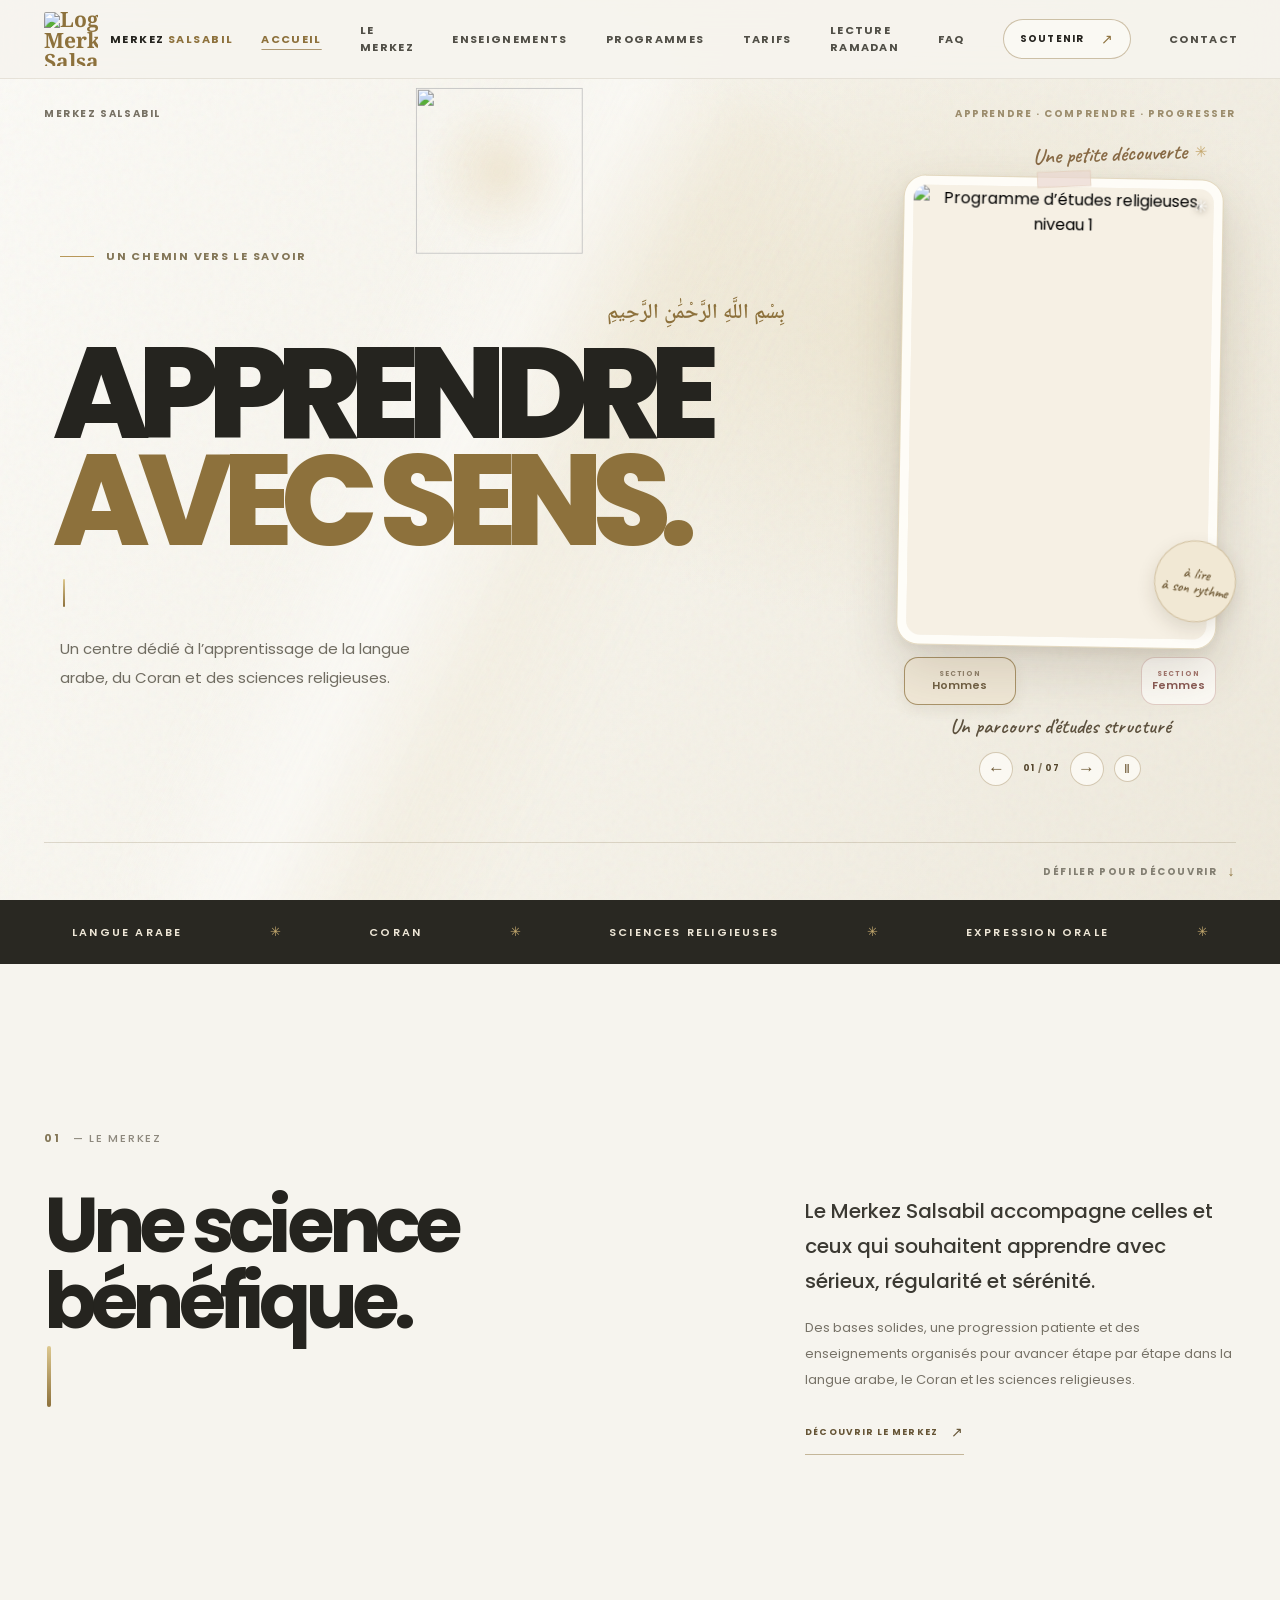
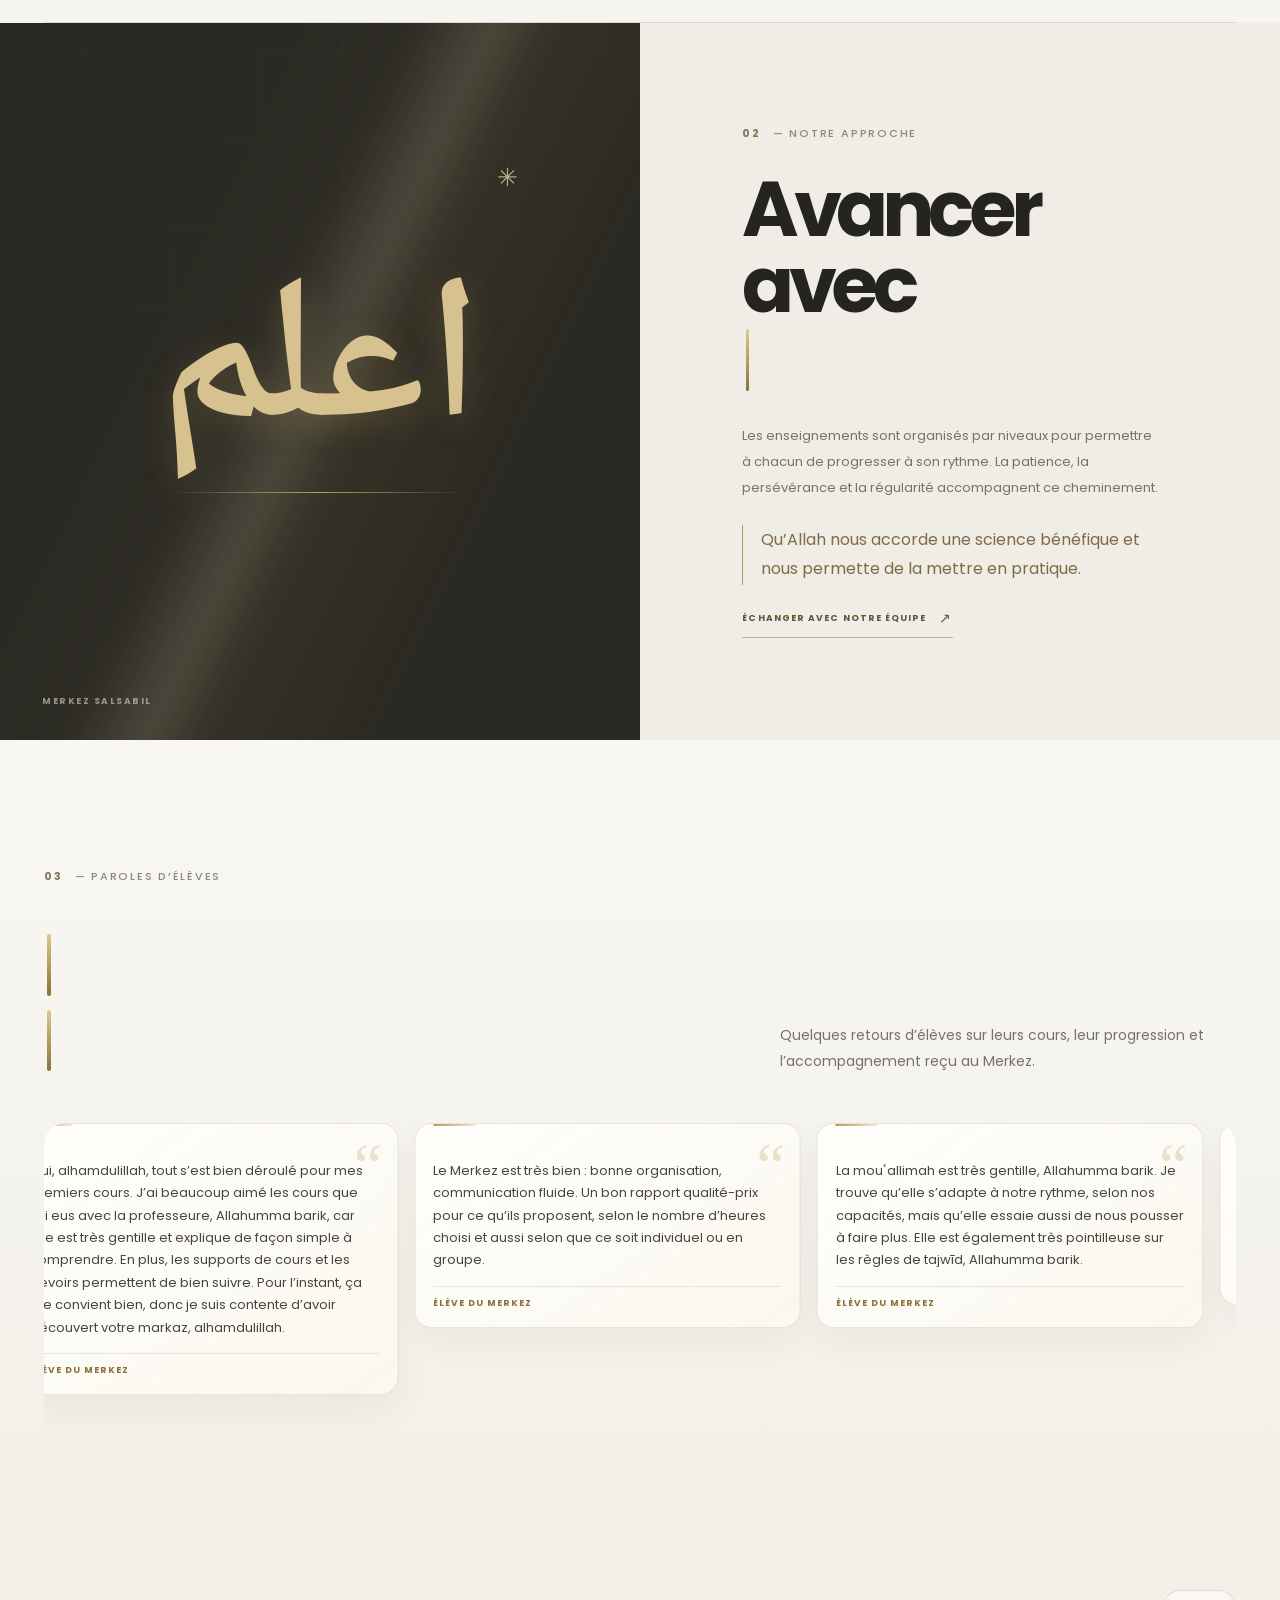
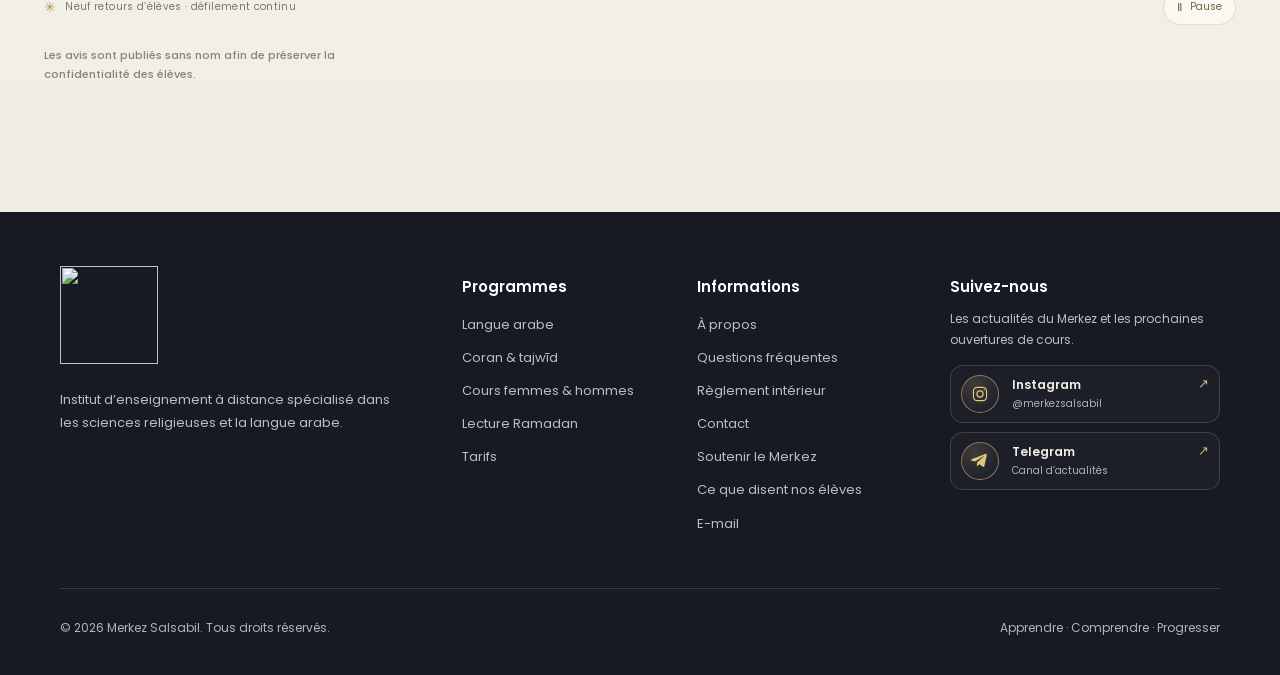
==== index.html @ f7c90533 "Add files via upload" ====
<!doctype html>
<html lang="fr">
<head>
  <meta charset="utf-8">
  <meta name="viewport" content="width=device-width, initial-scale=1">
  <meta name="theme-color" content="#f6f3ec">
  <meta name="description" content="Découvrez le Merkez Salsabil et ses parcours en langue arabe, Coran et sciences religieuses.">
  <title>Merkez Salsabil — Accueil</title>
  <link rel="preconnect" href="https://fonts.googleapis.com">
  <link rel="preconnect" href="https://fonts.gstatic.com" crossorigin>
  <link href="https://fonts.googleapis.com/css2?family=Caveat:wght@500;600;700&amp;family=Noto+Naskh+Arabic:wght@400;600;700&amp;family=Poppins:wght@400;500;600;700;800&amp;display=swap" rel="stylesheet">
  <link rel="stylesheet" href="styles.css">
  <script src="script.js" defer></script>
</head>
<body>
  <a class="skip-link" href="#contenu">Aller au contenu</a>
  <div class="scroll-progress" aria-hidden="true"><span></span></div>
  <div id="ms-site">
<header class="site-header">
      <div class="header-inner">
        <a class="brand" href="#accueil" aria-label="Merkez Salsabil, accueil">
          <span class="brand-mark"><img src="assets/affiches/logo-merkez-salsabil-transparent.png" alt="Logo Merkez Salsabil" width="54" height="54"></span>
          <span class="brand-name">MERKEZ <strong>SALSABIL</strong></span>
        </a>
        <button class="menu-toggle" type="button" aria-label="Ouvrir le menu" aria-expanded="false" aria-controls="site-nav">
          <span></span><span></span>
        </button>
        <nav class="site-nav" id="site-nav" aria-label="Navigation principale">
          <a href="index.html#accueil" aria-current="page">Accueil</a>
          <a href="le-merkez.html#presentation">Le Merkez</a>
          <a href="enseignements.html#enseignements">Enseignements</a>
          <a href="programmes.html#affiches">Programmes</a>
          <a href="tarifs.html#tarifs">Tarifs</a>
          <a href="lecture-ramadan.html#lecture-ramadan">Lecture Ramadan</a>
          <a href="faq.html#questions">FAQ</a>
          <a class="nav-contact nav-support" href="soutenir.html#don">Soutenir <span aria-hidden="true">↗</span></a>
          <a href="contact.html#contact">Contact</a>
        </nav>
      </div>
    </header>
    <main id="contenu">
<section class="hero" id="accueil" aria-labelledby="hero-title">
        <div class="hero-light" aria-hidden="true"></div>
        <div class="hero-theme-wash" aria-hidden="true"></div>
        <div class="hero-brand-transition" data-brand-transition aria-hidden="true">
          <div class="hero-brand-aura"></div>
          <img class="hero-brand-logo hero-brand-logo-men" src="assets/affiches/logo-merkez-salsabil-transparent.png" alt="">
          <img class="hero-brand-logo hero-brand-logo-women" src="assets/affiches/logo-merkez-salsabil-femmes-transparent.png" alt="">
          <span class="hero-brand-shine"></span>
          <span class="hero-brand-particles" data-brand-particles></span>
        </div>
        <div class="hero-topline"><span>MERKEZ SALSABIL</span><span>APPRENDRE · COMPRENDRE · PROGRESSER</span></div>
        <div class="hero-content">
          <div class="hero-copy" data-reveal>
            <p class="hero-kicker"><span class="kicker-line"></span> Un chemin vers le savoir</p>
            <p class="bismillah" lang="ar" dir="rtl">بِسْمِ اللَّهِ الرَّحْمَٰنِ الرَّحِيمِ</p>
            <h1 id="hero-title">APPRENDRE<br><span>AVEC SENS.</span></h1>
            <div class="hero-typing-line" aria-hidden="true"><span data-typing-text>Le Coran.</span><span class="hero-typing-cursor"></span></div>
            <span class="sr-only">Nos enseignements : le Coran, la Sunnah, la langue arabe et les sciences religieuses.</span>
            <p class="hero-description">Un centre dédié à l’apprentissage de la langue arabe, du Coran et des sciences religieuses.</p>
          </div>
          <aside class="hero-carousel" data-carousel role="region" aria-roledescription="carrousel" aria-label="Quelques affiches du Merkez Salsabil">
            <p class="hero-carousel-note" aria-hidden="true">Une petite découverte <span>✳</span></p>
            <div class="hero-carousel-stage">
              <div class="hero-carousel-viewport">
                <div class="hero-carousel-track">
                  <button class="hero-slide poster-trigger is-active" type="button" data-audience="hommes" data-image="assets/affiches/programme-etudes-religieuses-niveau-1.png" data-title="Programme d’études religieuses — Niveau 1" data-caption="Un parcours d’études structuré" aria-label="Agrandir l’affiche : études religieuses niveau 1" aria-hidden="false" tabindex="0">
                    <img src="assets/affiches/programme-etudes-religieuses-niveau-1.png" alt="Programme d’études religieuses, niveau 1" fetchpriority="high">
                  </button>
                  <button class="hero-slide poster-trigger" type="button" data-audience="hommes" data-image="assets/affiches/annonce-nouvel-enseignant.png" data-title="Nouvel enseignant — Merkez Salsabil" data-caption="Bienvenue au nouvel enseignant" aria-label="Agrandir l’affiche : nouvel enseignant" aria-hidden="true" tabindex="-1" inert>
                    <img src="assets/affiches/annonce-nouvel-enseignant.png" alt="Annonce d’un nouvel enseignant au Merkez Salsabil" loading="lazy">
                  </button>
                  <button class="hero-slide poster-trigger" type="button" data-audience="hommes" data-image="assets/affiches/annonce-nouvel-enseignant-mahmoud.png" data-title="Présentation de l’enseignant Mahmoud" data-caption="Bienvenue à notre nouvel enseignant" aria-label="Agrandir l’affiche : présentation de l’enseignant Mahmoud" aria-hidden="true" tabindex="-1" inert>
                    <img src="assets/affiches/annonce-nouvel-enseignant-mahmoud.png" alt="Présentation de l’enseignant Abū Muhammad Mahmoud au Merkez Salsabil" loading="lazy">
                  </button>
                  <button class="hero-slide poster-trigger" type="button" data-audience="hommes" data-image="assets/affiches/presentation-enseignant-abdulrahman.png" data-title="Présentation de l’enseignant Abd al-Rahman" data-caption="Un enseignant spécialisé en sciences du Coran" aria-label="Agrandir l’affiche : présentation de l’enseignant Abd al-Rahman" aria-hidden="true" tabindex="-1" inert>
                    <img src="assets/affiches/presentation-enseignant-abdulrahman.png" alt="Présentation d’un enseignant spécialisé en sciences du Coran au Merkez Salsabil" loading="lazy">
                  </button>
                  <button class="hero-slide poster-trigger" type="button" data-audience="hommes" data-image="assets/affiches/cours-arabe-alif.png" data-title="Cours d’arabe en ligne — Mouqadimat Alif" data-caption="Les premiers pas en arabe" aria-label="Agrandir l’affiche : cours d’arabe Alif" aria-hidden="true" tabindex="-1" inert>
                    <img src="assets/affiches/cours-arabe-alif.png" alt="Cours d’arabe en ligne, niveau Mouqadimat Alif" loading="lazy">
                  </button>
                  <button class="hero-slide poster-trigger" type="button" data-audience="hommes" data-image="assets/affiches/programme-expression-orale.png" data-title="Programme d’expression orale" data-caption="Oser parler, pas à pas" aria-label="Agrandir l’affiche : expression orale" aria-hidden="true" tabindex="-1" inert>
                    <img src="assets/affiches/programme-expression-orale.png" alt="Programme de pratique de l’expression orale en arabe" loading="lazy">
                  </button>
                  <button class="hero-slide poster-trigger" type="button" data-audience="hommes" data-image="assets/affiches/accord-merkez-fourqan.png" data-title="L’accord du Merkez Al Fourqan" data-caption="Un partenariat pour apprendre" aria-label="Agrandir l’affiche : accord entre les deux Merkez" aria-hidden="true" tabindex="-1" inert>
                    <img src="assets/affiches/accord-merkez-fourqan.png" alt="Affiche annonçant l’accord entre le Merkez Salsabil et le Merkez Al Fourqan" loading="lazy">
                  </button>
                  <button class="hero-slide poster-trigger" type="button" data-audience="femmes" data-image="assets/affiches/cours-coran-femmes-enfants.png" data-title="Cours de Coran pour femmes et enfants" data-caption="Un accompagnement autour du Coran" aria-label="Agrandir l’affiche : cours de Coran pour femmes et enfants" aria-hidden="true" tabindex="-1" inert hidden>
                    <img src="assets/affiches/cours-coran-femmes-enfants.png" alt="Affiche des cours de Coran pour femmes et enfants du Merkez Salsabil" loading="lazy">
                  </button>
                  <button class="hero-slide poster-trigger" type="button" data-audience="femmes" data-image="assets/affiches/cours-femmes-memorisation-coran.jpg" data-title="Apprentissage et révision du Coran — cours féminin" data-caption="Mémorisation et révision du Coran" aria-label="Agrandir l’affiche : mémorisation et révision du Coran pour femmes" aria-hidden="true" tabindex="-1" inert hidden>
                    <img src="assets/affiches/cours-femmes-memorisation-coran.jpg" alt="Cours féminin pour apprendre et réviser le Coran" loading="lazy">
                  </button>
                  <button class="hero-slide poster-trigger" type="button" data-audience="femmes" data-image="assets/affiches/cours-femmes-qaida-nouraniya.jpg" data-title="Al-Qawāʿid An-Nūrāniyyah — cours féminin" data-caption="Apprendre à lire le Coran, pas à pas" aria-label="Agrandir l’affiche : Nouraniya pour femmes" aria-hidden="true" tabindex="-1" inert hidden>
                    <img src="assets/affiches/cours-femmes-qaida-nouraniya.jpg" alt="Cours féminin Al-Qawāʿid An-Nūrāniyyah" loading="lazy">
                  </button>
                  <button class="hero-slide poster-trigger" type="button" data-audience="femmes" data-image="assets/affiches/cours-femmes-tajwid.jpg" data-title="Tajwīd — cours féminin" data-caption="Étudier les règles du tajwīd" aria-label="Agrandir l’affiche : tajwīd pour femmes" aria-hidden="true" tabindex="-1" inert hidden>
                    <img src="assets/affiches/cours-femmes-tajwid.jpg" alt="Cours féminin de tajwīd" loading="lazy">
                  </button>
                  <button class="hero-slide poster-trigger" type="button" data-audience="femmes" data-image="assets/affiches/cours-femmes-tilawah.jpg" data-title="Tilāwah — cours féminin" data-caption="Lire le Coran avec plus d’aisance" aria-label="Agrandir l’affiche : tilāwah pour femmes" aria-hidden="true" tabindex="-1" inert hidden>
                    <img src="assets/affiches/cours-femmes-tilawah.jpg" alt="Cours féminin de tilāwah" loading="lazy">
                  </button>
                </div>
              </div>
              <span class="hero-carousel-sticker" aria-hidden="true">à lire<br>à son rythme</span>
            </div>
            <div class="carousel-audience-switch" role="group" aria-label="Choisir les flyers du carrousel">
              <button class="carousel-audience is-active" type="button" data-carousel-audience="hommes" aria-pressed="true">
                <span><small>SECTION</small><strong>Hommes</strong></span>
              </button>
              <button class="carousel-audience carousel-audience-women" type="button" data-carousel-audience="femmes" aria-pressed="false">
                <span><small>SECTION</small><strong>Femmes</strong></span>
              </button>
            </div>
            <div class="hero-carousel-meta">
              <p class="hero-carousel-caption">Un parcours d’études structuré</p>
              <div class="hero-carousel-controls" aria-label="Commandes des affiches">
                <button class="carousel-arrow" type="button" data-carousel-prev aria-label="Afficher l’affiche précédente">←</button>
                <span class="carousel-count"><span data-carousel-count>01</span> / <span data-carousel-total>07</span></span>
                <button class="carousel-arrow" type="button" data-carousel-next aria-label="Afficher l’affiche suivante">→</button>
                <button class="carousel-toggle" type="button" data-carousel-toggle aria-label="Mettre en pause le défilement automatique" aria-pressed="false">Ⅱ</button>
              </div>
            </div>
          </aside>
        </div>
        <div class="hero-bottom"><a href="index.html#presentation">Défiler pour découvrir <i aria-hidden="true">↓</i></a></div>
      </section>


      <div class="discipline-ribbon" aria-hidden="true">
        <div class="discipline-ribbon-track">
          <div class="discipline-ribbon-group"><span>LANGUE ARABE</span><i>✳</i><span>CORAN</span><i>✳</i><span>SCIENCES RELIGIEUSES</span><i>✳</i><span>EXPRESSION ORALE</span><i>✳</i></div>
          <div class="discipline-ribbon-group"><span>LANGUE ARABE</span><i>✳</i><span>CORAN</span><i>✳</i><span>SCIENCES RELIGIEUSES</span><i>✳</i><span>EXPRESSION ORALE</span><i>✳</i></div>
        </div>
      </div>

      
<section class="introduction section-shell" id="presentation" aria-labelledby="intro-title">
        <div class="section-index" data-reveal>01 <span>— Le Merkez</span></div>
        <div class="intro-main">
          <h2 id="intro-title" data-reveal>Une science bénéfique.<br><span class="heading-typewrite-line" data-heading-typewrite-group><span data-heading-typewrite aria-hidden="true">Un cheminement durable.</span><span class="heading-typewrite-cursor" aria-hidden="true"></span><span class="sr-only">Un cheminement durable.</span></span></h2>
          <div class="intro-copy" data-reveal>
            <p class="intro-lead">Le Merkez Salsabil accompagne celles et ceux qui souhaitent apprendre avec sérieux, régularité et sérénité.</p>
            <p>Des bases solides, une progression patiente et des enseignements organisés pour avancer étape par étape dans la langue arabe, le Coran et les sciences religieuses.</p>
            <a class="line-link" href="le-merkez.html#presentation">Découvrir le Merkez <span aria-hidden="true">↗</span></a>
          </div>
        </div>
      </section>
<section class="approach" id="approche" aria-labelledby="approach-title">
        <div class="approach-visual" aria-hidden="true"><span class="approach-arabic" lang="ar">اعلم</span><span class="approach-cross">✳</span><span class="approach-index">MERKEZ SALSABIL</span></div>
        <div class="approach-copy" data-reveal>
          <p class="section-index">02 <span>— Notre approche</span></p>
          <h2 id="approach-title">Avancer avec<br><span class="heading-typewrite-line" data-heading-typewrite-group><span data-heading-typewrite aria-hidden="true">méthode et sérénité.</span><span class="heading-typewrite-cursor" aria-hidden="true"></span><span class="sr-only">méthode et sérénité.</span></span></h2>
          <p>Les enseignements sont organisés par niveaux pour permettre à chacun de progresser à son rythme. La patience, la persévérance et la régularité accompagnent ce cheminement.</p>
          <blockquote>Qu’Allah nous accorde une science bénéfique et nous permette de la mettre en pratique.</blockquote>
          <a class="line-link" href="contact.html#contact">Échanger avec notre équipe <span aria-hidden="true">↗</span></a>
        </div>
      </section>
      <section class="student-voices section-space" id="avis" aria-labelledby="student-voices-title">
        <div class="section-shell">
          <div class="student-voices-heading" data-reveal>
            <p class="section-index">03 <span>— Paroles d’élèves</span></p>
            <h2 id="student-voices-title"><span class="heading-typewrite-line heading-typewrite-line-dark" data-heading-typewrite-group><span data-heading-typewrite aria-hidden="true">Ce que disent</span><span class="heading-typewrite-cursor" aria-hidden="true"></span><span class="sr-only">Ce que disent</span></span><br><span class="heading-typewrite-line" data-heading-typewrite-group><span data-heading-typewrite aria-hidden="true">nos élèves.</span><span class="heading-typewrite-cursor" aria-hidden="true"></span><span class="sr-only">nos élèves.</span></span></h2>
            <p>Quelques retours d’élèves sur leurs cours, leur progression et l’accompagnement reçu au Merkez.</p>
          </div>
          <div class="student-carousel" data-testimonial-carousel role="region" aria-roledescription="carrousel" aria-label="Avis des élèves" data-reveal>
            <div class="student-carousel-viewport">
              <div class="student-testimonial-grid" data-testimonial-track>
            <article class="student-testimonial" data-testimonial-slide>
              <span class="testimonial-quote-mark" aria-hidden="true">“</span>
              <blockquote>Oui, alhamdulillah, tout s’est bien déroulé pour mes premiers cours. J’ai beaucoup aimé les cours que j’ai eus avec la professeure, Allahumma barik, car elle est très gentille et explique de façon simple à comprendre. En plus, les supports de cours et les devoirs permettent de bien suivre. Pour l’instant, ça me convient bien, donc je suis contente d’avoir découvert votre markaz, alhamdulillah.</blockquote>
              <p class="testimonial-author">Élève du Merkez</p>
            </article>
            <article class="student-testimonial" data-testimonial-slide>
              <span class="testimonial-quote-mark" aria-hidden="true">“</span>
              <blockquote>Le Merkez est très bien : bonne organisation, communication fluide. Un bon rapport qualité-prix pour ce qu’ils proposent, selon le nombre d’heures choisi et aussi selon que ce soit individuel ou en groupe.</blockquote>
              <p class="testimonial-author">Élève du Merkez</p>
            </article>
            <article class="student-testimonial" data-testimonial-slide>
              <span class="testimonial-quote-mark" aria-hidden="true">“</span>
              <blockquote>La mouʿallimah est très gentille, Allahumma barik. Je trouve qu’elle s’adapte à notre rythme, selon nos capacités, mais qu’elle essaie aussi de nous pousser à faire plus. Elle est également très pointilleuse sur les règles de tajwīd, Allahumma barik.</blockquote>
              <p class="testimonial-author">Élève du Merkez</p>
            </article>
            <article class="student-testimonial" data-testimonial-slide>
              <span class="testimonial-quote-mark" aria-hidden="true">“</span>
              <blockquote>J’aime beaucoup la méthodologie de la professeure. Depuis que je suis les cours, j’ai vu une vraie évolution dans ma récitation et mon tajwīd, alhamdulillah.</blockquote>
              <p class="testimonial-author">Élève du Merkez</p>
            </article>
            <article class="student-testimonial" data-testimonial-slide>
              <span class="testimonial-quote-mark" aria-hidden="true">“</span>
              <blockquote>Le professeur corrige quand il faut et m’explique en profondeur mes erreurs. Si ce n’est pas corrigé à l’instant, alors, au cours suivant, je dois corriger l’erreur, et ainsi de suite jusqu’à parvenir à la corriger. Il prend de son temps pour expliquer les règles de tajwīd.</blockquote>
              <p class="testimonial-author">Élève du Merkez</p>
            </article>
            <article class="student-testimonial" data-testimonial-slide>
              <span class="testimonial-quote-mark" aria-hidden="true">“</span>
              <blockquote>Les cours se déroulent très bien. J’en suis satisfait. À chaque cours, j’ai l’impression de progresser, et c’est le cas d’après mon professeur.</blockquote>
              <p class="testimonial-author">Élève du Merkez</p>
            </article>
            <article class="student-testimonial" data-testimonial-slide>
              <span class="testimonial-quote-mark" aria-hidden="true">“</span>
              <blockquote><span class="testimonial-greeting" lang="ar" dir="rtl">السَّلَامُ عَلَيْكُمْ وَرَحْمَةُ اللَّهِ وَبَرَكَاتُهُ</span><br><br>Je voulais faire un retour sur les cours du programme Furqān. La professeure Lila est vraiment très douce et très patiente. Elle s’organise en fonction de nos horaires à chaque fois et essaie de faire en sorte que cela convienne à tout le monde. Elle est bienveillante et prend également le temps d’expliquer à celles qui ont un peu plus de mal. Les cours se sont arrêtés et ça me manque. C’était mon petit moment. J’ai hâte que cela reprenne et c’est encore plus motivant en sachant que cela continuera avec la même professeure, in shā’ Allah. 🌸</blockquote>
              <p class="testimonial-author">Élève du programme Furqān</p>
            </article>
            <article class="student-testimonial" data-testimonial-slide>
              <span class="testimonial-quote-mark" aria-hidden="true">“</span>
              <blockquote>Assalamou alaykoum les sœurs. Le programme est terminé, alhamdulillah. Mes filles ont beaucoup profité des cours, Allahumma barik. Elles étaient motivées, par la grâce d’Allah et grâce à la douceur et à la bienveillance de la mouʿallimah. Qu’Allah vous préserve et vous récompense pour vos efforts, oustadha. Et qu’Allah vous facilite, les sœurs, pour la suite de votre apprentissage. Qu’Allah facilite à toutes.</blockquote>
              <p class="testimonial-author">Parent d’élèves</p>
            </article>
            <article class="student-testimonial" data-testimonial-slide>
              <span class="testimonial-quote-mark" aria-hidden="true">“</span>
              <blockquote>Ça se passe bien, alhamdulillah. Je fais les cours avec Ismail et j’aimerais bien rester avec lui, alhamdulillah. J’aime bien.</blockquote>
              <p class="testimonial-author">Élève du Merkez</p>
            </article>
              </div>
            </div>
            <div class="testimonial-controls" role="group" aria-label="Commandes du défilement des avis">
              <span class="testimonial-flow-label"><span aria-hidden="true">✳</span> Neuf retours d’élèves · défilement continu</span>
              <button class="testimonial-toggle" type="button" data-testimonial-toggle aria-pressed="false" aria-label="Mettre le défilement en pause"><span aria-hidden="true">Ⅱ</span><span class="testimonial-toggle-label">Pause</span></button>
            </div>
          </div>
          <p class="student-voices-note">Les avis sont publiés sans nom afin de préserver la confidentialité des élèves.</p>
        </div>
      </section>
    </main>
<footer class="site-footer">
  <div class="footer-inner">
    <div class="footer-main">
      <section class="footer-about" aria-label="À propos du Merkez Salsabil">
        <a class="footer-identity" href="index.html#accueil" aria-label="Merkez Salsabil, accueil">
          <span class="footer-logo"><img src="assets/affiches/logo-merkez-salsabil-transparent.png" alt="" width="100" height="100"></span>
        </a>
        <p>Institut d’enseignement à distance spécialisé dans les sciences religieuses et la langue arabe.</p>
      </section>
      <nav class="footer-column" aria-label="Programmes">
        <h2>Programmes</h2>
        <a href="enseignements.html#enseignements">Langue arabe</a>
        <a href="enseignements.html#enseignements">Coran &amp; tajwīd</a>
        <a href="programmes.html#affiches">Cours femmes &amp; hommes</a>
        <a href="lecture-ramadan.html#lecture-ramadan">Lecture Ramadan</a>
        <a href="tarifs.html#tarifs">Tarifs</a>
      </nav>
      <nav class="footer-column" aria-label="Informations">
        <h2>Informations</h2>
        <a href="le-merkez.html#presentation">À propos</a>
        <a href="faq.html#questions">Questions fréquentes</a>
        <a href="reglement-interieur.html#reglement">Règlement intérieur</a>
        <a href="contact.html#contact">Contact</a>
        <a href="soutenir.html#don">Soutenir le Merkez</a>
        <a href="index.html#avis">Ce que disent nos élèves</a>
        <a href="mailto:contact.merkezsalsabil@gmail.com">E-mail</a>
      </nav>
      <section class="footer-follow" aria-labelledby="footer-follow-title">
        <h2 id="footer-follow-title">Suivez-nous</h2>
        <p>Les actualités du Merkez et les prochaines ouvertures de cours.</p>
        <div class="footer-follow-links">
          <a href="https://www.instagram.com/merkezsalsabil" target="_blank" rel="noopener noreferrer" aria-label="Suivre Merkez Salsabil sur Instagram">
            <span class="footer-follow-icon" aria-hidden="true"><svg viewBox="0 0 24 24"><rect x="3.25" y="3.25" width="17.5" height="17.5" rx="5"/><circle cx="12" cy="12" r="4.1"/><circle class="footer-icon-dot" cx="17.6" cy="6.6" r=".8"/></svg></span>
            <span class="footer-follow-copy"><strong>Instagram</strong><small>@merkezsalsabil</small></span><span class="footer-follow-arrow" aria-hidden="true">↗</span>
          </a>
          <a href="https://t.me/MerkezSalsabil" target="_blank" rel="noopener noreferrer" aria-label="Rejoindre le canal Telegram du Merkez Salsabil">
            <span class="footer-follow-icon" aria-hidden="true"><svg viewBox="0 0 24 24"><path d="M21 4.25 17.8 19c-.24 1.04-.87 1.3-1.76.8l-4.9-3.62-2.37 2.28c-.26.27-.48.49-.98.49l.35-4.99 9.1-8.23c.4-.35-.09-.55-.62-.2L5.37 12.7.55 11.2c-1.05-.33-1.07-1.05.22-1.56L19.6 2.4c.87-.32 1.63.2 1.4 1.85Z"/></svg></span>
            <span class="footer-follow-copy"><strong>Telegram</strong><small>Canal d’actualités</small></span><span class="footer-follow-arrow" aria-hidden="true">↗</span>
          </a>
        </div>
      </section>
    </div>
    <div class="footer-bottom">
      <small>© <span id="current-year">2026</span> Merkez Salsabil. Tous droits réservés.</small>
      <span>Apprendre · Comprendre · Progresser</span>
    </div>
  </div>
</footer>
  </div>
<dialog class="poster-viewer" aria-label="Affiche agrandie">
    <button class="viewer-close" type="button" aria-label="Fermer l’affiche">×</button>
    <figure><img class="viewer-image" src="" alt=""><figcaption class="viewer-title"></figcaption></figure>
  </dialog>
</body>
</html>
---- styles.css ----
:root {
  color-scheme: light;
  --ink: #25241f;
  --ink-soft: #5e5b52;
  --muted: #8b867a;
  --paper: #f6f4ee;
  --paper-deep: #eee9dd;
  --white: #fffefa;
  --gold: #b79759;
  --gold-dark: #8d713c;
  --gold-pale: #ded0ad;
  --blush: #ead9d1;
  --line: rgba(117, 98, 62, .2);
  --sans: "Poppins", "Avenir Next", "Segoe UI", sans-serif;
  --arabic: "Noto Naskh Arabic", "Times New Roman", serif;
  --content: 1320px;
  --ease: cubic-bezier(.2, .75, .25, 1);
  font-family: var(--sans);
  color: var(--ink);
  background: var(--paper);
  font-synthesis: none;
  text-rendering: optimizeLegibility;
  scroll-behavior: smooth;
  scroll-padding-top: 88px;
}
*, *::before, *::after { box-sizing: border-box; }
html { min-width: 320px; background: var(--paper); }
body { min-width: 320px; margin: 0; color: var(--ink); background: var(--paper); }
body, button, a { -webkit-tap-highlight-color: transparent; }
a { color: inherit; text-decoration: none; }
button { font: inherit; }
button:focus-visible, a:focus-visible, summary:focus-visible { outline: 2px solid var(--gold-dark); outline-offset: 5px; }
::selection { color: var(--ink); background: var(--gold-pale); }
.skip-link { position: fixed; z-index: 400; top: 10px; left: 10px; padding: 12px 16px; color: white; background: var(--ink); transform: translateY(-160%); transition: transform .2s ease; }
.skip-link:focus { transform: translateY(0); }
.scroll-progress { position: fixed; z-index: 300; inset: 0 0 auto; height: 2px; pointer-events: none; }
.scroll-progress span { display: block; width: 100%; height: 100%; transform: scaleX(0); transform-origin: left; background: linear-gradient(90deg, #8e713c, #e5d8bb); }

/* Navigation */
.site-header { position: fixed; z-index: 250; inset: 0 0 auto; border-bottom: 1px solid rgba(117,98,62,.13); background: rgba(246,244,238,.85); -webkit-backdrop-filter: blur(16px); backdrop-filter: blur(16px); transition: background .25s ease, box-shadow .25s ease; }
.site-header.is-scrolled { background: rgba(246,244,238,.94); box-shadow: 0 8px 30px rgba(41,36,24,.055); }
.header-inner { width: min(var(--content), calc(100% - 88px)); height: 78px; margin: 0 auto; display: flex; align-items: center; justify-content: space-between; gap: 28px; }
.brand { display: inline-flex; align-items: center; gap: 12px; flex: 0 0 auto; }
.brand-mark { width: 38px; height: 38px; display: grid; place-items: center; border: 1px solid rgba(141,113,60,.65); color: var(--gold-dark); font: 700 21px/1 var(--arabic); }
.brand-name, .footer-brand { font-size: 10px; font-weight: 700; letter-spacing: .13em; }
.brand-name strong, .footer-brand strong { color: var(--gold-dark); font-weight: 700; }
.site-nav { display: flex; align-items: center; gap: clamp(20px, 3vw, 43px); }
.site-nav > a { color: #514f47; font-size: 9px; font-weight: 700; letter-spacing: .12em; text-transform: uppercase; transition: color .2s ease; }
.site-nav > a:hover { color: var(--gold-dark); }
.site-nav > a[aria-current="page"] { color: var(--gold-dark); text-decoration: underline; text-decoration-color: rgba(141,113,60,.7); text-underline-offset: 6px; }
.site-nav .nav-contact { min-height: 40px; display: inline-flex; align-items: center; gap: 16px; padding: 0 16px; border: 1px solid rgba(141,113,60,.42); color: var(--ink); }
.nav-contact span { color: var(--gold-dark); font-size: 14px; }
.menu-toggle { display: none; }
.sr-only { position: absolute; width: 1px; height: 1px; padding: 0; margin: -1px; overflow: hidden; clip: rect(0, 0, 0, 0); white-space: nowrap; border: 0; }

/* Hero : grande typographie, lumière chaude et affiche éditoriale */
.hero { position: relative; isolation: isolate; min-height: max(720px, 100svh); overflow: hidden; display: flex; flex-direction: column; justify-content: center; padding: 110px 0 84px; background: radial-gradient(ellipse at 70% 36%, rgba(221,205,164,.32), transparent 36%), linear-gradient(115deg, #fbfaf6 0%, #f5f2e9 55%, #eee9dc 100%); }
.hero::before { content: ""; position: absolute; z-index: -1; inset: 0; opacity: .3; pointer-events: none; background-image: url("data:image/svg+xml,%3Csvg viewBox='0 0 180 180' xmlns='http://www.w3.org/2000/svg'%3E%3Cfilter id='n'%3E%3CfeTurbulence type='fractalNoise' baseFrequency='.88' numOctaves='3' stitchTiles='stitch'/%3E%3C/filter%3E%3Crect width='100%25' height='100%25' filter='url(%23n)' opacity='.14'/%3E%3C/svg%3E"); mix-blend-mode: multiply; }
.hero-light { position: absolute; z-index: -1; top: 9%; left: 41%; width: 28vw; height: 110%; transform: rotate(26deg); transform-origin: top; background: linear-gradient(90deg, transparent, rgba(255,255,255,.62), rgba(228,211,170,.16), transparent); filter: blur(17px); opacity: .7; animation: light-drift 13s ease-in-out infinite alternate; pointer-events: none; }
.hero-theme-wash { position:absolute; z-index:-1; inset:0; overflow:hidden; background:radial-gradient(ellipse at 70% 36%,rgba(238,201,192,.48),transparent 40%),linear-gradient(115deg,rgba(255,250,248,.92) 0%,rgba(248,238,233,.88) 55%,rgba(240,222,217,.92) 100%); opacity:0; pointer-events:none; transition:opacity 1s cubic-bezier(.22,.8,.24,1); }
.hero-theme-wash::after { content:""; position:absolute; inset:-25% auto -25% -35%; width:24%; background:linear-gradient(90deg,transparent,rgba(255,255,255,.48),transparent); opacity:0; transform:skewX(-18deg); }
.hero.is-women .hero-theme-wash { opacity:1; }
.hero.is-women .hero-theme-wash::after { animation:hero-theme-sweep 1.15s ease-out; }
@keyframes hero-theme-sweep { 0% { left:-35%; opacity:0; } 18% { opacity:.75; } 100% { left:125%; opacity:0; } }
.hero-topline, .hero-bottom { width: min(var(--content), calc(100% - 88px)); margin-inline: auto; display: flex; align-items: center; justify-content: space-between; gap: 20px; color: #777164; font-size: 8px; font-weight: 700; letter-spacing: .16em; text-transform: uppercase; }
.hero-topline { position: absolute; inset: 106px 0 auto; }
.hero-topline span:last-child { color: #9c8d6d; transition:color .8s ease; }
.hero-content { width: min(var(--content), calc(100% - 120px)); min-height: 550px; margin: 0 auto; display: grid; grid-template-columns: minmax(0, 1fr) minmax(245px, 320px); align-items: center; gap: clamp(45px, 9vw, 140px); }
.hero-copy { position: relative; z-index: 1; padding-top: 14px; }
.hero-kicker, .section-index { display: flex; align-items: center; gap: 12px; margin: 0; color: #837657; font-size: 9px; font-weight: 700; letter-spacing: .16em; text-transform: uppercase; }
.hero-kicker { transition:color .8s ease; }
.kicker-line { width: 34px; height: 1px; background: var(--gold); transition:background .8s ease; }
.bismillah { margin: 33px 0 12px; color: var(--gold-dark); font: 600 21px/1.5 var(--arabic); transition:color .8s ease; }
.hero h1 { max-width: 920px; margin: 0 0 24px -.055em; font-size: clamp(68px, 10vw, 142px); font-weight: 800; letter-spacing: -.09em; line-height: .83; }
.hero h1 span { color: var(--gold-dark); transition:color .8s ease; }
.hero-description { max-width: 400px; margin: 0; color: #706c61; font-size: 12px; line-height: 1.9; transition:color .8s ease; }
.hero-bottom { position: absolute; inset: auto 0 0; min-height: 58px; justify-content:flex-end; border-top: 1px solid rgba(117,98,62,.21); color: #837f72; transition:color .8s ease,border-color .8s ease; }
.hero-bottom a { display: inline-flex; align-items: center; gap: 10px; }
.hero-bottom i { color: var(--gold-dark); font-size: 14px; font-style: normal; transition:color .8s ease; }
.hero.is-women .hero-light { background:linear-gradient(90deg,transparent,rgba(255,255,255,.68),rgba(221,174,165,.22),transparent); }
.hero.is-women .hero-topline span:last-child,.hero.is-women .hero-kicker { color:#a87b72; }
.hero.is-women .kicker-line { background:#bd8b80; }
.hero.is-women .bismillah,.hero.is-women h1 span,.hero.is-women .hero-bottom i { color:#a6756d; }
.hero.is-women .hero-description,.hero.is-women .hero-bottom { color:#77635f; }
.hero.is-women .hero-bottom { border-color:rgba(166,110,103,.25); }

/* Bandeau animé des matières : rappel des carrousels éditoriaux immersifs */
.discipline-ribbon { overflow: hidden; padding: 22px 0; color: #eee7d7; background: #292822; }
.discipline-ribbon-track { width: max-content; display: flex; align-items: center; gap: 35px; animation: ribbon-travel 38s linear infinite; }
.discipline-ribbon-track span { font-size: 9px; font-weight: 600; letter-spacing: .2em; white-space: nowrap; }
.discipline-ribbon-track i { color: #c4a96e; font-size: 10px; font-style: normal; }

/* Sections */
.section-shell { width: min(var(--content), calc(100% - 88px)); margin-inline: auto; }
.section-space { padding-block: clamp(92px, 10vw, 150px); }
.section-index span { color: #8d887d; font-weight: 500; }
.introduction { position: relative; padding-block: clamp(100px, 13vw, 180px); border-bottom: 1px solid var(--line); }
.intro-main { display: grid; grid-template-columns: minmax(0, 1.2fr) minmax(280px, .8fr); gap: clamp(50px, 9vw, 140px); margin-top: 40px; }
.introduction h2, .programs h2, .poster-heading h2, .approach h2, .contact h2 { margin: 0; font-size: clamp(42px, 6vw, 82px); font-weight: 700; letter-spacing: -.075em; line-height: .99; }
.introduction h2 span, .programs h2 span, .poster-heading h2 span, .approach h2 span, .contact h2 span { color: var(--gold-dark); }
.intro-copy { max-width: 445px; padding-top: 7px; color: #777267; font-size: 10px; line-height: 2; }
.intro-copy p { margin: 0 0 16px; }
.intro-copy .intro-lead { margin-bottom: 16px; color: #3b3932; font-size: 16px; font-weight: 500; line-height: 1.75; }
.line-link { display: inline-flex; align-items: center; gap: 13px; margin-top: 9px; padding: 0 0 8px; border-bottom: 1px solid rgba(141,113,60,.48); color: #655435; font-size: 9px; font-weight: 700; letter-spacing: .12em; text-transform: uppercase; transition: gap .25s var(--ease); }
.line-link:hover { gap: 20px; }
.line-link span { font-size: 14px; }

.programs { background: linear-gradient(180deg, #f0ede5, #f6f4ee 80%); }
.programs-heading, .poster-heading { display: flex; align-items: end; justify-content: space-between; gap: 60px; margin-bottom: 58px; }
.programs-heading h2, .poster-heading h2 { margin-top: 24px; }
.programs-lead, .poster-heading > p { max-width: 330px; margin: 0 0 6px; color: #777267; font-size: 10px; line-height: 2; }
.program-list { border-top: 1px solid var(--line); }
.program-item { display: grid; grid-template-columns: 52px minmax(220px, .9fr) minmax(300px, 1.1fr) 22px; gap: 24px; align-items: start; padding: 29px 7px 30px 0; border-bottom: 1px solid var(--line); transition: padding .35s var(--ease), background .35s ease; }
.program-item:hover { padding-left: 13px; background: rgba(255,255,255,.48); }
.program-number { padding-top: 7px; color: var(--gold-dark); font-size: 9px; font-weight: 700; letter-spacing: .12em; }
.program-title > p { margin: 0 0 3px; color: #9a8457; font: 600 19px/1.4 var(--arabic); }
.program-title h3 { margin: 0; font-size: clamp(22px, 2.6vw, 33px); font-weight: 600; letter-spacing: -.055em; line-height: 1.2; }
.program-description { max-width: 480px; padding-top: 5px; color: #777267; font-size: 9px; line-height: 1.9; }
.program-description p { margin: 0 0 10px; }
.program-description ul { display: flex; flex-wrap: wrap; gap: 6px 18px; margin: 0; padding: 0; list-style: none; }
.program-description li::before { content: "—"; margin-right: 6px; color: var(--gold); }
.program-description details { margin-top: 10px; }
.program-description summary { width: fit-content; display: flex; align-items: center; gap: 12px; color: #665638; cursor: pointer; font-weight: 700; }
.program-description summary span { color: var(--gold-dark); font-size: 14px; transition: transform .2s ease; }
.program-description details[open] summary span { transform: rotate(45deg); }
.program-description .discipline-list { display: grid; grid-template-columns: repeat(2,minmax(0,1fr)); gap: 6px 16px; padding-top: 10px; }
.program-arrow { justify-self: end; padding-top: 4px; color: #ad9360; font-size: 16px; transition: transform .25s ease; }
.program-item:hover .program-arrow { transform: translate(3px,-3px); }

/* Galerie d’affiches fournies par le Merkez */
.poster-section { position: relative; overflow: hidden; background: #fbfaf6; }
.poster-section::before { content: ""; position: absolute; top: -180px; right: -120px; width: 560px; height: 560px; border: 1px solid rgba(183,151,89,.11); border-radius: 50%; pointer-events: none; }
.poster-heading { position: relative; margin-bottom: 46px; }
.poster-grid { position: relative; display: grid; grid-template-columns: repeat(4,minmax(0,1fr)); gap: 42px 22px; }
.poster-card { min-width: 0; padding: 0; border: 0; color: inherit; text-align: left; background: transparent; cursor: zoom-in; }
.poster-image { position: relative; display: block; aspect-ratio: 2 / 3; overflow: hidden; padding: 7px; background: #fff; box-shadow: 0 8px 23px rgba(52,44,29,.1); transition: transform .6s var(--ease), box-shadow .45s ease; }
.poster-image::after { content: "AGRANDIR +"; position: absolute; right: 14px; bottom: 14px; padding: 8px 10px; color: white; background: rgba(35,34,29,.8); font-size: 7px; font-weight: 700; letter-spacing: .12em; opacity: 0; transform: translateY(5px); transition: opacity .25s ease, transform .25s ease; }
.poster-image img { display: block; width: 100%; height: 100%; object-fit: contain; background: #f7f3e9; transition: transform .75s var(--ease); }
.poster-card:hover .poster-image { transform: translateY(-7px); box-shadow: 0 22px 42px rgba(52,44,29,.17); }
.poster-card:hover .poster-image img { transform: scale(1.025); }
.poster-card:hover .poster-image::after { opacity: 1; transform: translateY(0); }
.poster-caption { display: block; padding-top: 14px; }
.poster-caption > span:first-child { display: block; margin-bottom: 7px; color: #918873; font-size: 7px; font-weight: 700; letter-spacing: .14em; }
.poster-caption > span:last-child { display: flex; align-items: center; justify-content: space-between; gap: 8px; color: #38362f; font-size: 11px; font-weight: 600; letter-spacing: -.02em; }
.poster-caption i { color: var(--gold-dark); font-size: 14px; font-style: normal; transition: transform .2s ease; }
.poster-card:hover .poster-caption i { transform: translate(2px,-2px); }
.poster-viewer { position: fixed; width: min(92vw, 760px); max-width: 760px; max-height: 94vh; padding: 18px; overflow: visible; border: 1px solid rgba(220,206,177,.6); background: #f8f6f1; box-shadow: 0 28px 100px rgba(0,0,0,.35); }
.poster-viewer[open] { animation: viewer-arrive .28s var(--ease) both; }
.poster-viewer::backdrop { background: rgba(28,27,23,.82); -webkit-backdrop-filter: blur(8px); backdrop-filter: blur(8px); }
.poster-viewer figure { margin: 0; display: grid; justify-items: center; gap: 10px; }
.viewer-image { display: block; max-width: 100%; max-height: calc(88vh - 55px); object-fit: contain; }
.viewer-title { color: #706b5e; font-size: 8px; font-weight: 700; letter-spacing: .13em; text-align: center; text-transform: uppercase; }
.viewer-close { position: absolute; top: 8px; right: 8px; z-index: 2; width: 35px; height: 35px; border: 1px solid rgba(141,113,60,.35); border-radius: 50%; color: var(--ink); background: rgba(255,254,250,.94); font-size: 23px; line-height: 1; cursor: pointer; }

/* Composition typographique à la place d’une photo */
.approach { display: grid; grid-template-columns: minmax(0,1fr) minmax(360px,1fr); align-items: stretch; background: #efede6; }
.approach-visual { position: relative; isolation: isolate; min-height: 550px; overflow: hidden; display: grid; place-items: center; color: #ead9ad; background: #292822; }
.approach-visual::before { content: ""; position: absolute; z-index: -1; inset: -30% 15%; transform: rotate(26deg); background: linear-gradient(90deg, transparent 0%, rgba(228,207,156,.02) 34%, rgba(232,215,176,.18) 50%, rgba(194,157,87,.08) 61%, transparent 100%); filter: blur(12px); animation: beam-shift 10s ease-in-out infinite alternate; }
.approach-visual::after { content: ""; position: absolute; z-index: -1; inset: 0; opacity: .22; background: repeating-linear-gradient(0deg, transparent 0 84px, rgba(224,206,166,.2) 85px, transparent 86px), repeating-linear-gradient(90deg, transparent 0 84px, rgba(224,206,166,.2) 85px, transparent 86px); mask-image: linear-gradient(135deg, black, transparent 82%); }
.approach-arabic { position: relative; margin-top: -18px; color: #d7c18f; font: 600 clamp(100px, 16vw, 218px)/1 var(--arabic); text-shadow: 0 8px 34px rgba(203,170,103,.24); }
.approach-arabic::after { content: ""; position: absolute; right: 4%; bottom: -18px; left: 2%; height: 1px; background: linear-gradient(90deg, transparent, #b89c60, transparent); }
.approach-cross { position: absolute; top: 19%; right: 19%; color: rgba(226,207,164,.78); font-size: 25px; }
.approach-index { position: absolute; left: 42px; bottom: 32px; color: rgba(230,222,203,.58); font-size: 7px; font-weight: 700; letter-spacing: .17em; text-transform: uppercase; }
.approach-copy { align-self: center; max-width: 650px; padding: clamp(70px, 8vw, 125px) clamp(45px, 8vw, 120px); }
.approach-copy .section-index { margin-bottom: 29px; }
.approach-copy > p:not(.section-index) { max-width: 420px; margin: 24px 0 0; color: #777267; font-size: 10px; line-height: 2; }
.approach-copy blockquote { max-width: 420px; margin: 24px 0 14px; padding: 1px 0 1px 18px; border-left: 1px solid var(--gold); color: #806b47; font-size: 13px; line-height: 1.8; }

/* FAQ pédagogique, concise et facile à parcourir */
.faq { background: #f0ede5; }
.faq .section-shell { display: grid; grid-template-columns: minmax(240px,.72fr) minmax(0,1.28fr); align-items: start; gap: clamp(50px, 9vw, 130px); }
.faq-heading .section-index { margin-bottom: 27px; }
.faq-heading h2 { margin: 0; font-size: clamp(42px, 5.8vw, 74px); font-weight: 700; letter-spacing: -.075em; line-height: .99; }
.faq-heading h2 span { color: var(--gold-dark); }
.faq-heading > p:last-child { max-width: 300px; margin: 22px 0 0; color: #777267; font-size: 10px; line-height: 2; }
.faq-list { border-top: 1px solid var(--line); }
.faq-item { border-bottom: 1px solid var(--line); }
.faq-item summary { min-height: 76px; display: grid; grid-template-columns: 36px minmax(0,1fr) 22px; align-items: center; gap: 14px; list-style: none; cursor: pointer; }
.faq-item summary::-webkit-details-marker { display: none; }
.faq-number { color: var(--gold-dark); font-size: 8px; font-weight: 700; letter-spacing: .1em; }
.faq-item summary > span:nth-child(2) { color: #33312b; font-size: 12px; font-weight: 600; letter-spacing: -.025em; }
.faq-item summary > i { color: var(--gold-dark); font-size: 16px; font-style: normal; text-align: center; transition: transform .25s ease; }
.faq-item[open] summary > i { transform: rotate(45deg); }
.faq-answer { padding: 0 38px 22px 50px; color: #777267; font-size: 9px; line-height: 1.9; animation: answer-in .25s var(--ease) both; }
.faq-answer p { max-width: 550px; margin: 0; }
.faq-answer a { display: inline-flex; align-items: center; gap: 8px; margin-top: 9px; color: var(--gold-dark); font-size: 8px; font-weight: 700; letter-spacing: .08em; text-transform: uppercase; }
.faq-answer a span { font-size: 13px; }

/* Contact */
.contact { background: radial-gradient(ellipse at 90% 0%, rgba(222,210,180,.28), transparent 35%), #f9f8f3; }
.contact-heading { display: grid; grid-template-columns: 1fr 1fr; align-items: end; column-gap: 50px; row-gap: 24px; }
.contact-heading .section-index { grid-column: 1 / -1; }
.contact h2 { grid-column: 1; }
.contact-heading > p:last-child { max-width: 350px; margin: 0 0 5px; color: #777267; font-size: 10px; line-height: 2; }
.contact-links { display: grid; grid-template-columns: repeat(3,minmax(0,1fr)); margin-top: 58px; border-top: 1px solid var(--line); border-bottom: 1px solid var(--line); }
.contact-links a { position: relative; min-height: 130px; display: flex; flex-direction: column; justify-content: space-between; padding: 20px 22px 18px 0; transition: background .25s ease, padding .25s var(--ease); }
.contact-links a + a { padding-left: 24px; border-left: 1px solid var(--line); }
.contact-links a:hover { padding-top: 16px; background: rgba(255,255,255,.6); }
.contact-channel { color: #8b805f; font-size: 8px; font-weight: 700; letter-spacing: .15em; text-transform: uppercase; }
.contact-name { color: #37342c; font-size: clamp(18px, 2vw, 25px); font-weight: 600; letter-spacing: -.045em; }
.contact-arrow { position: absolute; right: 18px; bottom: 18px; color: var(--gold-dark); font-size: 15px; }
.site-footer { padding: 32px 24px 26px; color: #e9e3d5; background: #272620; }
.footer-inner { width: min(var(--content), 100%); margin: 0 auto; display: flex; align-items: center; justify-content: space-between; gap: 22px; }
.footer-brand strong { color: #d0b57c; }
.footer-inner > p { margin: 0; color: #aaa394; font-size: 8px; letter-spacing: .08em; }
.footer-links { display: flex; gap: 19px; color: #d6d0c3; font-size: 9px; }
.footer-links a:hover { color: #dfc78e; }
.footer-inner small { color: #938d81; font-size: 8px; }

/* Entrées en scène au scroll */
[data-reveal] { opacity: 1; transform: none; }
.has-reveal [data-reveal] { opacity: 0; transform: translateY(20px); transition: opacity .75s var(--ease), transform .75s var(--ease); }
.has-reveal [data-reveal].is-visible { opacity: 1; transform: translateY(0); }
@keyframes light-drift { from { transform: translate3d(-10px,0,0) rotate(24deg); opacity: .42; } to { transform: translate3d(22px,0,0) rotate(30deg); opacity: .82; } }
@keyframes beam-shift { from { transform: translateX(-6%) rotate(26deg); opacity: .7; } to { transform: translateX(7%) rotate(26deg); opacity: 1; } }
@keyframes ribbon-travel { to { transform: translateX(-50%); } }
@keyframes answer-in { from { opacity: 0; transform: translateY(-4px); } to { opacity: 1; transform: translateY(0); } }
@keyframes viewer-arrive { from { opacity: 0; transform: translateY(10px) scale(.985); } to { opacity: 1; transform: translateY(0) scale(1); } }

@media (max-width: 1000px) {
  .header-inner, .section-shell, .hero-topline, .hero-bottom { width: calc(100% - 56px); }
  .hero-content { width: calc(100% - 84px); grid-template-columns: minmax(0,1fr) minmax(220px,280px); gap: 48px; }
  .hero h1 { font-size: clamp(65px, 10vw, 104px); }
  .faq .section-shell { gap: 50px; }
  .program-item { grid-template-columns: 42px minmax(200px,.9fr) minmax(250px,1.1fr) 20px; gap: 16px; }
  .poster-grid { grid-template-columns: repeat(3,minmax(0,1fr)); gap: 36px 20px; }
  .approach { grid-template-columns: 1fr 1fr; }
  .approach-copy { padding: 70px 44px; }
  .approach-visual { min-height: 500px; }
}
@media (max-width: 760px) {
  :root { scroll-padding-top: 72px; }
  .header-inner { width: calc(100% - 38px); height: 70px; }
  .brand-mark { width: 35px; height: 35px; }
  .brand-name { font-size: 9px; }
  .menu-toggle { position: relative; z-index: 3; width: 42px; height: 42px; display: grid; align-content: center; justify-items: center; gap: 6px; border: 1px solid rgba(141,113,60,.4); background: transparent; cursor: pointer; }
  .menu-toggle span { display: block; width: 16px; height: 1px; background: currentColor; transition: transform .2s ease; }
  .menu-toggle[aria-expanded="true"] span:first-child { transform: translateY(3.5px) rotate(45deg); }
  .menu-toggle[aria-expanded="true"] span:last-child { transform: translateY(-3.5px) rotate(-45deg); }
  .site-nav { position: absolute; top: 69px; left: 0; right: 0; display: flex; align-items: stretch; flex-direction: column; gap: 0; padding: 8px 20px 20px; border-bottom: 1px solid var(--line); background: rgba(246,244,238,.98); -webkit-backdrop-filter: blur(14px); backdrop-filter: blur(14px); opacity: 0; visibility: hidden; transform: translateY(-8px); transition: opacity .2s ease, transform .2s ease, visibility .2s; }
  .site-nav.is-open { opacity: 1; visibility: visible; transform: translateY(0); }
  .site-nav > a { padding: 15px 2px; border-bottom: 1px solid rgba(129,106,63,.12); }
  .site-nav .nav-contact { justify-content: space-between; margin-top: 13px; padding: 0 15px; border: 1px solid var(--line); }
  .hero { min-height: 100svh; padding: 100px 0 70px; }
  .hero-topline, .hero-bottom { width: calc(100% - 42px); font-size: 7px; }
  .hero-topline { inset-block-start: 90px; }
  .hero-topline span:last-child { display: none; }
  .hero-content { width: calc(100% - 48px); min-height: 0; grid-template-columns: minmax(0,1fr) minmax(112px, 35%); gap: 17px; margin-top: 28px; }
  .hero-copy { padding-top: 0; }
  .hero-kicker { gap: 8px; font-size: 7px; letter-spacing: .11em; }
  .kicker-line { width: 21px; }
  .bismillah { margin: 25px 0 12px; font-size: 16px; }
  .hero h1 { margin-bottom: 18px; font-size: clamp(48px, 12.5vw, 82px); letter-spacing: -.09em; }
  .hero-description { max-width: 280px; font-size: 9px; line-height: 1.8; }
  .hero-bottom { min-height: 50px; }
  .discipline-ribbon { padding: 18px 0; }
  .discipline-ribbon-track { gap: 25px; animation-duration: 31s; }
  .discipline-ribbon-track span { font-size: 8px; }
  .section-shell { width: calc(100% - 42px); }
  .section-space { padding-block: 88px; }
  .introduction { padding-block: 94px 110px; }
  .intro-main { grid-template-columns: 1fr; gap: 22px; margin-top: 26px; }
  .introduction h2, .programs h2, .poster-heading h2, .approach h2, .contact h2 { font-size: clamp(42px, 10.4vw, 66px); }
  .intro-copy { max-width: 540px; }
  .intro-copy .intro-lead { font-size: 15px; }
  .programs-heading, .poster-heading { display: block; margin-bottom: 36px; }
  .programs-heading h2, .poster-heading h2 { margin-top: 22px; }
  .programs-lead, .poster-heading > p { margin-top: 18px; }
  .program-item { grid-template-columns: 30px 1fr 16px; gap: 7px 12px; padding: 23px 1px; }
  .program-number { grid-column: 1; grid-row: 1 / span 3; font-size: 8px; }
  .program-title { grid-column: 2; }
  .program-title h3 { font-size: 22px; }
  .program-description { grid-column: 2 / -1; max-width: none; margin-top: 4px; font-size: 9px; }
  .program-arrow { grid-column: 3; grid-row: 1; justify-self: end; }
  .program-description .discipline-list { grid-template-columns: 1fr; }
  .poster-grid { grid-template-columns: repeat(2,minmax(0,1fr)); gap: 28px 14px; }
  .poster-image { padding: 4px; }
  .poster-image::after { right: 8px; bottom: 8px; padding: 6px 7px; opacity: 1; transform: none; font-size: 6px; }
  .poster-caption { padding-top: 10px; }
  .poster-caption > span:first-child { font-size: 6px; }
  .poster-caption > span:last-child { font-size: 9px; }
  .poster-viewer { width: calc(100vw - 24px); padding: 10px; }
  .viewer-image { max-height: calc(88vh - 45px); }
  .approach { grid-template-columns: 1fr; }
  .approach-visual { min-height: 370px; }
  .approach-arabic { font-size: clamp(125px, 34vw, 190px); }
  .approach-index { left: 22px; bottom: 23px; }
  .approach-copy { max-width: none; padding: 70px 24px 84px; }
  .faq .section-shell { grid-template-columns: 1fr; gap: 34px; }
  .faq-heading h2 { font-size: clamp(44px, 11vw, 66px); }
  .faq-item summary { min-height: 68px; grid-template-columns: 27px minmax(0,1fr) 20px; gap: 10px; }
  .faq-item summary > span:nth-child(2) { font-size: 11px; }
  .faq-answer { padding-left: 37px; }
  .contact-heading { display: block; }
  .contact-heading h2 { margin-top: 25px; }
  .contact-heading > p:last-child { margin-top: 18px; }
  .contact-links { grid-template-columns: 1fr; margin-top: 38px; }
  .contact-links a { min-height: 100px; padding: 15px 18px 14px 0; }
  .contact-links a + a { padding-left: 0; border-left: 0; border-top: 1px solid var(--line); }
  .footer-inner { flex-wrap: wrap; gap: 17px 24px; }
  .footer-inner > p { order: 3; width: 100%; }
  .footer-links { margin-left: auto; }
}
@media (max-width: 420px) {
  .header-inner { width: calc(100% - 28px); }
  .hero-content { width: calc(100% - 36px); grid-template-columns: minmax(0,1fr) 31%; gap: 10px; }
  .hero h1 { font-size: clamp(45px, 12.2vw, 55px); }
  .hero-kicker { font-size: 6px; }
  .hero-description { max-width: 220px; font-size: 8px; }
  .section-shell { width: calc(100% - 36px); }
  .poster-grid { gap: 25px 11px; }
  .poster-caption > span:last-child { font-size: 8px; }
  .approach-visual { min-height: 320px; }
  .footer-inner { align-items: flex-start; }
  .footer-links { width: 100%; order: 4; margin-left: 0; }
}
@media (hover: none), (pointer: coarse) { .program-item:hover { padding-left: 0; background: transparent; } }
@media (prefers-reduced-motion: reduce) {
  *, *::before, *::after { scroll-behavior: auto !important; animation-duration: .01ms !important; animation-iteration-count: 1 !important; transition-duration: .01ms !important; }
  .has-reveal [data-reveal] { opacity: 1; transform: none; }
}

/* Lisibilité, logo de marque et finitions des contacts */
.brand-mark { width: 54px; height: 54px; flex: 0 0 54px; overflow: hidden; border: 1px solid rgba(183,151,89,.38); border-radius: 2px; background: #fff; }
.brand-mark img { display: block; width: 100%; height: 100%; object-fit: contain; }
.site-nav > a { font-size: 11px; }
.site-nav .nav-contact { font-size: 10px; }
.hero-topline, .hero-bottom { font-size: 10px; }
.hero-kicker, .section-index { font-size: 11px; }
.hero-description { font-size: 15px; }
.intro-copy { font-size: 13px; }
.intro-copy .intro-lead { font-size: 20px; }
.programs-lead, .poster-heading > p, .approach-copy > p:not(.section-index), .contact-heading > p:last-child { font-size: 13px; }
.program-number { font-size: 11px; }
.program-title > p { font-size: 22px; }
.program-title h3 { font-size: clamp(25px, 2.6vw, 34px); }
.program-description { font-size: 12px; }
.program-description summary { font-size: 12px; }
.poster-grid { grid-template-columns: repeat(3,minmax(0,1fr)); }
.poster-caption > span:first-child { font-size: 9px; }
.poster-caption > span:last-child { font-size: 15px; }
.approach-copy blockquote { font-size: 16px; }
.faq-heading > p:last-child { font-size: 13px; }
.faq-item summary > span:nth-child(2) { font-size: 14px; }
.faq-answer { font-size: 12px; }
.faq-answer a { font-size: 10px; }
.contact-links { grid-template-columns: repeat(3,minmax(0,1fr)); gap: 14px; border: 0; }
.contact-links a, .contact-links a + a { min-height: 148px; padding: 22px; border: 1px solid var(--line); border-radius: 16px; background: rgba(255,255,255,.62); }
.contact-links a:hover { padding: 22px; transform: translateY(-4px); background: #fffefa; box-shadow: 0 14px 32px rgba(63,51,27,.08); }
.contact-channel { font-size: 10px; }
.contact-last-row { display: flex; align-items: center; gap: 12px; padding-right: 30px; }
.contact-copy { min-width:0; display:grid; gap:5px; }
.contact-note { color:#82775e; font-size:10px; line-height:1.5; letter-spacing:0; }
.contact-name { font-size: clamp(20px, 2vw, 26px); }
.whatsapp-mark { width:44px; height:44px; flex:0 0 44px; display:block; padding:9px; border:1px solid rgba(183,151,89,.46); border-radius:50%; color:var(--gold-dark); fill:none; stroke:currentColor; stroke-width:1.45; stroke-linecap:round; stroke-linejoin:round; background:linear-gradient(145deg,#fffefa,#eee6d3); box-shadow:0 5px 14px rgba(61,48,25,.08),inset 0 1px rgba(255,255,255,.9); }
.contact-arrow { font-size: 17px; }
.footer-inner > p, .footer-links { font-size: 10px; }
.footer-inner small { font-size: 10px; }
.discipline-ribbon-track { gap: 0; }
.discipline-ribbon-group { width: 100vw; min-width: 100vw; flex: 0 0 100vw; display: flex; align-items: center; justify-content: space-evenly; gap: 16px; }
.discipline-ribbon-track span { font-size: 11px; }
.discipline-ribbon-track i { font-size: 13px; }
.poster-filters { display: flex; flex-wrap: wrap; gap: 9px; margin: 0 0 34px; }
.poster-filter { padding: 10px 15px; border: 1px solid rgba(141,113,60,.34); border-radius: 999px; color: #66583a; background: transparent; font-size: 11px; font-weight: 600; cursor: pointer; transition: color .2s ease, background .2s ease, border-color .2s ease; }
.poster-filter:hover, .poster-filter.is-active { border-color: var(--gold-dark); color: #fffdf8; background: var(--gold-dark); }
.poster-card[hidden] { display: none !important; }
.brand-name, .footer-brand { font-size: 11px; }
.poster-image::after { font-size: 9px; }
.viewer-title { font-size: 10px; }
.faq-number { font-size: 10px; }
.approach-index { font-size: 9px; }

@media (max-width: 760px) {
  .brand-mark { width: 45px; height: 45px; flex-basis: 45px; }
  .site-nav > a { font-size: 11px; }
  .hero-topline, .hero-bottom { font-size: 8px; }
  .hero-kicker, .section-index { font-size: 10px; }
  .hero-description { font-size: 13px; }
  .intro-copy { font-size: 12px; }
  .intro-copy .intro-lead { font-size: 18px; }
  .programs-lead, .poster-heading > p, .approach-copy > p:not(.section-index), .contact-heading > p:last-child { font-size: 12px; }
  .program-number { font-size: 10px; }
  .program-title > p { font-size: 20px; }
  .program-title h3 { font-size: 25px; }
  .program-description { font-size: 11px; }
  .poster-grid { grid-template-columns: repeat(2,minmax(0,1fr)); }
  .poster-caption > span:first-child { font-size: 8px; }
  .poster-caption > span:last-child { font-size: 13px; }
  .approach-copy blockquote { font-size: 15px; }
  .faq-heading > p:last-child { font-size: 12px; }
  .faq-item summary > span:nth-child(2) { font-size: 13px; }
  .faq-answer { font-size: 11px; }
  .contact-links { grid-template-columns: 1fr; }
  .contact-links a, .contact-links a + a { min-height: 122px; padding: 18px; }
  .contact-links a:hover { padding: 18px; }
  .contact-channel { font-size: 9px; }
  .contact-name { font-size: 22px; }
  .poster-image::after { font-size: 8px; }
  .approach-index { font-size: 8px; }
  .footer-inner > p, .footer-links, .footer-inner small { font-size: 10px; }
  .discipline-ribbon-group { gap: 7px; }
  .discipline-ribbon-track span { font-size: 8px; letter-spacing: .1em; }
  .discipline-ribbon-track i { font-size: 10px; }
  .poster-filters { gap: 7px; margin-bottom: 26px; }
  .poster-filter { padding: 9px 12px; font-size: 10px; }
}
@media (max-width: 480px) {
  .poster-grid { grid-template-columns: minmax(0,1fr); }
  .poster-card { width: min(100%, 390px); margin-inline: auto; }
  .poster-caption > span:first-child { font-size: 9px; }
  .poster-caption > span:last-child { font-size: 15px; }
  .contact-links a, .contact-links a + a { min-height: 116px; }
}

/* Petit accent manuscrit et carrousel de flyers, dessinés dans la palette du Merkez */
.hero-carousel { position: relative; z-index: 1; width: 100%; max-width: 350px; justify-self: end; }
.hero-carousel-note { display: flex; align-items: center; justify-content: flex-end; gap: 8px; min-height: 30px; margin: 0 12px 6px 0; color: #886a45; font: 600 22px/1 "Caveat", cursive; transform: rotate(-2deg); transition:color .8s ease; }
.hero-carousel-note span { color: #c5a76e; font: 15px/1 var(--sans); transition:color .8s ease; }
.hero-carousel-stage { position: relative; padding: 9px; border: 1px solid rgba(176,146,87,.34); border-radius: 22px; background: rgba(255,254,250,.91); box-shadow: 0 24px 54px rgba(76,59,30,.16), 0 5px 12px rgba(76,59,30,.07); transform: rotate(1deg); transition: transform .55s var(--ease), box-shadow .4s ease,border-color .8s ease,background .8s ease; }
.hero-carousel:hover .hero-carousel-stage { transform: rotate(0) translateY(-4px); box-shadow: 0 30px 66px rgba(76,59,30,.2), 0 7px 16px rgba(76,59,30,.08); }
.hero-carousel-stage::before { content: ""; position: absolute; z-index: 2; top: -7px; left: 50%; width: 54px; height: 16px; border: 1px solid rgba(198,164,119,.18); background: rgba(234,217,209,.72); transform: translateX(-50%) rotate(-3deg); }
.hero-carousel-stage::after { content: "✳"; position: absolute; z-index: 2; top: 13px; right: 15px; color: rgba(255,255,255,.93); font-size: 17px; text-shadow: 0 1px 6px rgba(59,47,28,.55); pointer-events: none; }
.hero-carousel-viewport { overflow: hidden; border-radius: 14px; background: #f3eee4; transition:background .8s ease; }
.hero-carousel-track { display: flex; transition: transform .72s cubic-bezier(.22,.8,.24,1); will-change: transform; }
.hero-slide { position: relative; display: block; flex: 0 0 100%; width: 100%; aspect-ratio: 2 / 3; overflow: hidden; padding: 0; border: 0; background: #f6f0e4; cursor: zoom-in; }
.hero-slide[hidden] { display: none !important; }
.hero-slide img { display: block; width: 100%; height: 100%; object-fit: contain; }
.hero-slide:focus-visible { outline-offset: -5px; }
.hero-carousel-sticker { position: absolute; right: -20px; bottom: 26px; display: grid; width: 82px; height: 82px; place-content: center; border: 1px solid rgba(151,120,67,.35); border-radius: 50%; color: #715c38; background: #f1e8d4; box-shadow: 0 7px 18px rgba(58,46,26,.13); font: 600 15px/1.02 "Caveat", cursive; text-align: center; transform: rotate(8deg); transition:color .8s ease,background .8s ease,border-color .8s ease; }
.carousel-audience-switch { display: grid; grid-template-columns:minmax(0,1fr) 58px minmax(0,1fr); align-items:center; gap:7px; padding: 10px 4px 0; }
.carousel-audience { min-width: 0; min-height: 48px; display: flex; align-items: center; justify-content: center; gap: 9px; padding: 6px 10px; border: 1px solid rgba(141,113,60,.28); border-radius: 14px; color: #706044; background: rgba(255,254,250,.82); cursor: pointer; transition: border-color .25s ease, background .25s ease, transform .25s ease, box-shadow .25s ease; }
.carousel-audience[data-carousel-audience="hommes"] { grid-column:1; grid-row:1; }
.carousel-audience-women { grid-column:3; grid-row:1; }
.carousel-audience:hover { transform: translateY(-2px); }
.carousel-audience.is-active { border-color: rgba(141,113,60,.7); background: #f0e8d7; box-shadow: 0 5px 14px rgba(92,72,35,.08); }
.carousel-audience-women { border-color: rgba(177,121,111,.34); color: #8a5a54; }
.carousel-audience-women.is-active { border-color: rgba(166,110,103,.7); background: #f7e9e4; box-shadow: 0 5px 14px rgba(134,81,73,.09); }
.carousel-audience span { display: grid; gap: 3px; text-align: center; line-height: 1; }
.carousel-audience small { color: #91836c; font-size: 7px; font-weight: 700; letter-spacing: .15em; }
.carousel-audience strong { font-size: 11px; font-weight: 600; }
.carousel-audience-women small { color: #a67870; }
.carousel-transition-mark { position:relative; z-index:2; grid-column:2; grid-row:1; width:58px; height:58px; display:grid; place-items:center; overflow:hidden; border:1px solid rgba(141,113,60,.42); border-radius:50%; background:rgba(255,254,250,.96); box-shadow:0 8px 22px rgba(77,58,30,.16),inset 0 0 0 4px rgba(255,255,255,.7); transition:border-color .8s ease,box-shadow .8s ease,background .8s ease,transform .8s cubic-bezier(.2,.8,.2,1); }
.carousel-transition-mark img { position:absolute; inset:7px; width:calc(100% - 14px); height:calc(100% - 14px); border-radius:50%; object-fit:contain; mix-blend-mode:multiply; transition:opacity .55s ease,transform .75s cubic-bezier(.2,.8,.2,1); }
.carousel-mark-men { opacity:1; transform:scale(1) rotate(0); }
.carousel-mark-women { opacity:0; transform:scale(.72) rotate(-14deg); }
.hero.is-women .carousel-mark-men { opacity:0; transform:scale(.72) rotate(14deg); }
.hero.is-women .carousel-mark-women { opacity:1; transform:scale(1) rotate(0); }
.hero.is-women .hero-carousel-note,.hero.is-women .hero-carousel-caption { color:#8c5d56; }
.hero.is-women .hero-carousel-note span { color:#b17c72; }
.hero.is-women .hero-carousel-stage { border-color:rgba(180,128,120,.5); background:rgba(255,251,249,.94); box-shadow:0 24px 54px rgba(99,65,61,.13),0 5px 12px rgba(99,65,61,.06); }
.hero.is-women .hero-carousel:hover .hero-carousel-stage { box-shadow:0 30px 66px rgba(99,65,61,.18),0 7px 16px rgba(99,65,61,.08); }
.hero.is-women .hero-carousel-viewport { background:#f6ebe7; }
.hero.is-women .hero-carousel-sticker { border-color:rgba(166,110,103,.42); color:#875e56; background:#f4e3de; }
.hero.is-women .carousel-transition-mark { border-color:rgba(166,110,103,.55); background:#fff9f6; box-shadow:0 8px 24px rgba(128,77,70,.2),inset 0 0 0 4px rgba(255,255,255,.76); transform:rotate(8deg); }
.hero.is-women .carousel-audience { border-color:rgba(166,110,103,.3); color:#845b54; }
.hero.is-women .carousel-audience.is-active { border-color:rgba(166,110,103,.7); color:#835951; background:#f7e9e4; box-shadow:0 5px 14px rgba(134,81,73,.1); }
.hero.is-women .carousel-arrow,.hero.is-women .carousel-toggle { border-color:rgba(166,110,103,.42); color:#855e56; }
.hero.is-women .carousel-arrow:hover,.hero.is-women .carousel-toggle:hover { background:#a6756d; }
.hero.is-women .carousel-count,.hero.is-women .carousel-count span { color:#8b625a; }
.hero-carousel-meta { padding: 11px 2px 0; }
.hero-carousel-caption { min-height: 28px; margin: 0 0 8px; color: #5c503d; font: 600 21px/1 "Caveat", cursive; text-align: center; }
.hero-carousel-controls { display: flex; align-items: center; justify-content: center; gap: 10px; }
.carousel-arrow, .carousel-toggle { display: grid; width: 34px; height: 34px; flex: 0 0 34px; place-items: center; padding: 0; border: 1px solid rgba(141,113,60,.35); border-radius: 50%; color: #6d5733; background: rgba(255,254,250,.7); font-size: 17px; line-height: 1; cursor: pointer; transition: color .2s ease, background .2s ease, transform .2s ease; }
.carousel-arrow:hover, .carousel-toggle:hover { color: #fffdf8; background: var(--gold-dark); transform: translateY(-2px); }
.carousel-count { color: #82765f; font-size: 9px; font-weight: 700; letter-spacing: .08em; white-space: nowrap; }
.carousel-count span { color: #53452c; }
.carousel-toggle { width: 27px; height: 27px; flex-basis: 27px; font-size: 12px; }

@media (max-width: 760px) {
  .hero-carousel { max-width: 100%; }
  .hero-carousel-note { min-height: 20px; margin: 0 4px 4px 0; font-size: 17px; }
  .hero-carousel-note span { font-size: 11px; }
  .hero-carousel-stage { padding: 5px; border-radius: 15px; }
  .hero-carousel-viewport { border-radius: 10px; }
  .hero-carousel-stage::before { top: -5px; width: 36px; height: 11px; }
  .hero-carousel-stage::after { top: 9px; right: 9px; font-size: 12px; }
  .hero-carousel-sticker { right: -10px; bottom: 15px; width: 57px; height: 57px; font-size: 11px; }
  .hero-carousel-meta { padding-top: 6px; }
  .carousel-audience-switch { grid-template-columns:minmax(0,1fr) 46px minmax(0,1fr); gap: 5px; padding: 7px 2px 0; }
  .carousel-audience { min-height: 39px; gap: 6px; padding: 4px 6px; border-radius: 11px; }
  .carousel-transition-mark { width:46px; height:46px; }
  .carousel-transition-mark img { inset:6px; width:calc(100% - 12px); height:calc(100% - 12px); }
  .carousel-audience small { font-size: 6px; }
  .carousel-audience strong { font-size: 9px; }
  .hero-carousel-caption { min-height: 20px; margin-bottom: 4px; font-size: 15px; }
  .hero-carousel-controls { gap: 5px; }
  .carousel-arrow { width: 27px; height: 27px; flex-basis: 27px; font-size: 13px; }
  .carousel-toggle { width: 23px; height: 23px; flex-basis: 23px; font-size: 10px; }
  .carousel-count { font-size: 7px; }
}
@media (max-width: 480px) {
  .hero-content { grid-template-columns: minmax(0,1fr) minmax(98px,36%); gap: 10px; }
  .hero-carousel-note { display: none; }
  .hero-carousel-stage { margin-top: 18px; }
  .hero-carousel-sticker { right: -8px; bottom: 11px; width: 48px; height: 48px; font-size: 10px; }
  .hero-carousel-caption { font-size: 13px; }
  .carousel-audience-switch { grid-template-columns:minmax(0,1fr) 34px minmax(0,1fr); gap: 2px; padding-top: 6px; }
  .carousel-audience { min-height: 36px; gap: 2px; padding: 4px 2px; border-radius: 9px; }
  .carousel-transition-mark { width:34px; height:34px; }
  .carousel-transition-mark img { inset:4px; width:calc(100% - 8px); height:calc(100% - 8px); }
  .carousel-audience span { justify-items: center; gap: 2px; }
  .carousel-audience small { font-size: 5px; letter-spacing: .1em; }
  .carousel-audience strong { font-size: 8px; }
  .carousel-count { font-size: 8px; }
  .carousel-arrow { width: 25px; height: 25px; flex-basis: 25px; }
  .carousel-toggle { width: 21px; height: 21px; flex-basis: 21px; }
}
@media (max-width: 360px) {
  .carousel-audience-switch { grid-template-columns:minmax(0,1fr) 30px minmax(0,1fr); gap:1px; }
  .carousel-transition-mark { width:30px; height:30px; }
  .carousel-count { display: none; }
}
@media (prefers-reduced-motion: reduce) {
  .carousel-toggle { display: none; }
}

/* Deux espaces d’enseignement, avec une identité propre pour les cours féminins */
.audience-panels { position: relative; display: grid; grid-template-columns: repeat(2,minmax(0,1fr)); gap: 18px; margin: 0 0 26px; }
.audience-panel { min-width: 0; display: flex; align-items: flex-start; gap: 18px; padding: 21px; border: 1px solid rgba(141,113,60,.2); border-radius: 18px; background: rgba(255,254,250,.82); }
.audience-women { border-color: rgba(177,121,111,.32); background: #fcf4f0; }
.audience-logo { display: block; width: 76px; height: 76px; flex: 0 0 76px; padding: 4px; border: 1px solid rgba(141,113,60,.2); border-radius: 16px; background: #fff; object-fit: contain; }
.audience-women .audience-logo { border-color: rgba(177,121,111,.28); background: #fffaf7; }
.audience-kicker { margin: 0 0 5px; color: var(--gold-dark); font-size: 10px; font-weight: 700; letter-spacing: .13em; text-transform: uppercase; }
.audience-women .audience-kicker { color: #a66e67; }
.audience-panel h3 { margin: 0; font-size: clamp(22px,2.4vw,30px); font-weight: 600; letter-spacing: -.055em; line-height: 1.1; }
.audience-panel > div > p:not(.audience-kicker) { margin: 9px 0 10px; color: #706b60; font-size: 12px; line-height: 1.65; }
.audience-panel a { display: inline-flex; align-items: center; gap: 8px; padding-bottom: 3px; border-bottom: 1px solid rgba(141,113,60,.4); color: #665638; font-size: 11px; font-weight: 600; }
.audience-women a { border-color: rgba(166,110,103,.46); color: #8a5a54; }
.audience-panel a span { font-size: 14px; }
.audience-panel[hidden] { display: none !important; }
.audience-filters { display: flex; flex-wrap: wrap; gap: 9px; margin: 0 0 22px; }
.audience-filter { padding: 10px 16px; border: 1px solid rgba(141,113,60,.34); border-radius: 999px; color: #66583a; background: transparent; font-size: 12px; font-weight: 600; cursor: pointer; transition: color .2s ease, background .2s ease, border-color .2s ease; }
.audience-filter:hover, .audience-filter.is-active { border-color: var(--gold-dark); color: #fffdf8; background: var(--gold-dark); }
.audience-filter[data-audience-filter="femmes"].is-active { border-color: #a66e67; background: #a66e67; }

@media (max-width: 760px) {
  .audience-panels { grid-template-columns: minmax(0,1fr); gap: 12px; margin-bottom: 21px; }
  .audience-panel { gap: 14px; padding: 17px; }
  .audience-logo { width: 64px; height: 64px; flex-basis: 64px; }
  .audience-panel h3 { font-size: 24px; }
  .audience-panel > div > p:not(.audience-kicker) { font-size: 12px; }
  .audience-panel a { font-size: 10px; }
  .audience-filter { padding: 9px 13px; font-size: 11px; }
}

/* Grille tarifaire : annonce claire, détails de la réduction et affiche agrandissable */
.pricing { position: relative; overflow: hidden; background: radial-gradient(ellipse at 92% 15%, rgba(220,194,150,.24), transparent 31%), linear-gradient(145deg,#f6f3ec,#f0ece2 78%,#f8f6f0); }
.pricing::before { content: ""; position: absolute; top: -250px; left: -190px; width: 540px; height: 540px; border: 1px solid rgba(183,151,89,.14); border-radius: 50%; box-shadow: 0 0 0 22px rgba(183,151,89,.025),0 0 0 48px rgba(183,151,89,.02); pointer-events: none; }
.pricing-heading { position: relative; display: flex; align-items: end; justify-content: space-between; gap: 60px; margin-bottom: 48px; }
.pricing-heading h2 { margin: 24px 0 0; font-size: clamp(42px,6vw,82px); font-weight: 700; letter-spacing: -.075em; line-height: .99; }
.pricing-heading h2 span { color: var(--gold-dark); }
.pricing-heading > p { max-width: 360px; margin: 0 0 6px; color: #777267; font-size: 14px; line-height: 1.9; }
.pricing-layout { position: relative; display: grid; grid-template-columns: minmax(0,1.2fr) minmax(280px,.66fr); align-items: start; gap: clamp(30px,6vw,88px); }
.pricing-announcement { position: relative; overflow: hidden; padding: clamp(25px,3.4vw,46px); border: 1px solid rgba(141,113,60,.23); border-radius: 24px; background: rgba(255,254,250,.84); box-shadow: 0 22px 58px rgba(61,48,25,.07); }
.pricing-announcement::before { content: ""; position: absolute; top: 0; right: 0; left: 0; height: 2px; background: linear-gradient(90deg,transparent,#bd9c5b 24%,#e4d5b4 74%,transparent); }
.pricing-eyebrow { display: flex; align-items: center; gap: 11px; margin: 0 0 19px; color: var(--gold-dark); font-size: 10px; font-weight: 700; letter-spacing: .16em; text-transform: uppercase; }
.pricing-eyebrow svg:first-child { width: 25px; height: 25px; fill: none; stroke: currentColor; stroke-width: 1.35; stroke-linecap: round; stroke-linejoin: round; }
.pricing-eyebrow .pricing-eyebrow-star { width: 15px; height: 15px; margin-left: auto; fill: #c6a96d; opacity: .8; }
.pricing-announcement h3 { margin: 0; color: #2c2a24; font-size: clamp(26px,3.2vw,40px); font-weight: 600; letter-spacing: -.055em; line-height: 1.12; }
.pricing-announcement h3 span { color: var(--gold-dark); }
.pricing-intro { margin: 18px 0 21px; color: #696459; font-size: 14px; line-height: 1.9; }
.pricing-intro strong, .pricing-preserved strong, .pricing-dua strong { color: #39362e; font-weight: 600; }
.pricing-preserved { display: flex; align-items: flex-start; gap: 13px; padding: 16px 17px; border-left: 2px solid #b7985c; border-radius: 0 14px 14px 0; background: linear-gradient(100deg,rgba(231,221,198,.45),rgba(247,243,234,.3)); }
.pricing-preserved > p { margin: 0; color: #615a4c; font-size: 13px; line-height: 1.8; }
.pricing-icon-round { width: 34px; height: 34px; flex: 0 0 34px; display: grid; place-items: center; border: 1px solid rgba(166,133,73,.32); border-radius: 50%; color: #a4864b; background: rgba(255,255,255,.7); }
.pricing-icon-round svg { width: 18px; height: 18px; fill: none; stroke: currentColor; stroke-width: 1.45; stroke-linecap: round; stroke-linejoin: round; }
.pricing-preserved .pricing-icon-round svg { fill: rgba(183,151,89,.25); stroke: #a4864b; }
.pricing-sibling { margin-top: 24px; padding-top: 21px; border-top: 1px solid rgba(117,98,62,.15); }
.pricing-sibling-heading { display: flex; align-items: center; gap: 12px; }
.pricing-alert { color: #9d7563; border-color: rgba(157,117,99,.32); background: #fbf4ed; }
.pricing-sibling-heading h4 { margin: 0; color: #39362e; font-size: 17px; font-weight: 600; letter-spacing: -.025em; }
.pricing-sibling-heading p { margin: 3px 0 0; color: #7b7467; font-size: 12px; line-height: 1.6; }
.pricing-discounts { display: grid; gap: 7px; margin: 15px 0 0; padding: 0; list-style: none; }
.pricing-discounts li { display: flex; align-items: center; justify-content: space-between; gap: 14px; padding: 10px 13px; border: 1px solid rgba(183,151,89,.16); border-radius: 10px; color: #625c50; background: rgba(249,247,240,.8); font-size: 13px; }
.pricing-discounts li::before { content: "◇"; margin-right: -5px; color: #b99b5f; font-size: 12px; }
.pricing-discounts li span { flex: 1; }
.pricing-discounts strong { color: #8d713c; font-size: 15px; font-weight: 700; white-space: nowrap; }
.pricing-dua { margin: 23px 0 0; padding-top: 18px; border-top: 1px solid rgba(117,98,62,.15); color: #777063; font-size: 13px; line-height: 1.9; }
.pricing-dua [lang="ar"] { color: #8d713c; font: 600 16px/1.6 var(--arabic); white-space: nowrap; }
.pricing-poster-wrap { width: 100%; max-width: 420px; justify-self: center; }
.pricing-poster-label { margin: 0 0 12px; color: #8d713c; font-size: 10px; font-weight: 700; letter-spacing: .16em; text-align: center; text-transform: uppercase; }
.pricing-poster { width: 100%; display: grid; gap: 10px; padding: 11px; border: 1px solid rgba(141,113,60,.28); border-radius: 22px; color: #6b5835; background: rgba(255,254,250,.9); box-shadow: 0 22px 54px rgba(61,48,25,.13); cursor: zoom-in; transition: transform .4s var(--ease),box-shadow .35s ease; }
.pricing-poster:hover { transform: translateY(-5px) rotate(.35deg); box-shadow: 0 29px 62px rgba(61,48,25,.18); }
.pricing-poster img { display: block; width: 100%; max-height: min(70vh,790px); object-fit: contain; border-radius: 12px; background: #f5f0e4; }
.pricing-poster-cta { display: flex; align-items: center; justify-content: space-between; padding: 9px 7px 3px; font-size: 11px; font-weight: 600; letter-spacing: .04em; }
.pricing-poster-cta i { font-size: 17px; font-style: normal; }
.pricing-poster-note { margin: 12px 0 0; color: #817969; font-size: 11px; line-height: 1.7; text-align: center; }

/* Page « Le Merkez » : identité, fondements et références */
.merkez-page { background: #f8f6f0; }
.merkez-intro { position: relative; overflow: hidden; padding-top: clamp(145px,16vw,205px); background: radial-gradient(ellipse at 92% 10%,rgba(220,202,158,.25),transparent 35%),linear-gradient(145deg,#fbfaf6,#f1ede3); }
.merkez-intro::before { content:""; position:absolute; top:110px; right:-120px; width:360px; height:360px; border:1px solid rgba(183,151,89,.17); border-radius:50%; box-shadow:0 0 0 24px rgba(183,151,89,.03),0 0 0 54px rgba(183,151,89,.02); pointer-events:none; }
.merkez-intro .section-index { position:relative; margin-bottom:40px; }
.merkez-intro-grid { position:relative; display:grid; grid-template-columns:minmax(0,1.02fr) minmax(360px,.78fr); align-items:start; gap:clamp(50px,8vw,120px); }
.merkez-arabic { margin:0 0 16px; color:var(--gold-dark); font:600 25px/1.5 var(--arabic); }
.merkez-intro h1 { max-width:780px; margin:0; font-size:clamp(42px,6.4vw,82px); font-weight:700; letter-spacing:-.075em; line-height:1.02; }
.merkez-intro h1 span { color:var(--gold-dark); }
.merkez-intro-copy { padding-top:15px; color:#6e695e; font-size:15px; line-height:1.9; }
.merkez-intro-copy p { margin:0 0 18px; }
.merkez-intro-copy .merkez-lead { color:#39372f; font-size:19px; font-weight:500; line-height:1.7; }
.merkez-facts { position:relative; display:grid; grid-template-columns:repeat(4,minmax(0,1fr)); gap:20px; margin-top:75px; padding-block:24px; border-top:1px solid var(--line); border-bottom:1px solid var(--line); }
.merkez-facts > div { display:grid; gap:8px; }
.merkez-facts span,.merkez-card-number { color:var(--gold-dark); font-size:10px; font-weight:700; letter-spacing:.14em; }
.merkez-facts strong { font-size:14px; font-weight:600; }
.merkez-foundations { background:#efede6; }
.merkez-section-heading { display:grid; grid-template-columns:minmax(0,1fr) minmax(240px,.58fr); align-items:end; column-gap:70px; row-gap:28px; margin-bottom:48px; }
.merkez-section-heading .section-index { grid-column:1/-1; }
.merkez-section-heading h2,.merkez-scholars-heading h2 { margin:0; font-size:clamp(40px,5.6vw,72px); font-weight:700; letter-spacing:-.075em; line-height:1; }
.merkez-section-heading h2 span,.merkez-scholars-heading h2 span { color:var(--gold-dark); }
.merkez-section-heading > p:last-child { max-width:410px; margin:0 0 4px; color:#777267; font-size:15px; line-height:1.85; }
.merkez-foundation-grid { display:grid; grid-template-columns:repeat(2,minmax(0,1fr)); gap:14px; }
.merkez-foundation-card { min-height:220px; padding:clamp(25px,3.4vw,42px); border:1px solid rgba(141,113,60,.18); border-radius:18px; background:rgba(255,254,250,.74); }
.merkez-foundation-card h3 { margin:25px 0 10px; font-size:clamp(21px,2.4vw,30px); font-weight:600; letter-spacing:-.05em; }
.merkez-foundation-card p { max-width:580px; margin:0; color:#716b5f; font-size:14px; line-height:1.9; }
.merkez-foundation-note { background:linear-gradient(125deg,rgba(229,217,188,.54),rgba(255,254,250,.9)); }
.merkez-foundation-summary { max-width:930px; margin:32px 0 0; padding-left:18px; border-left:2px solid var(--gold); color:#665f52; font-size:15px; line-height:1.9; }
.merkez-sunnah { background:radial-gradient(ellipse at 4% 10%,rgba(227,213,180,.2),transparent 31%),#faf9f5; }
.merkez-sunnah .merkez-section-heading { margin-bottom:26px; }
.merkez-sunnah-intro,.merkez-sunnah-closing { max-width:940px; color:#6e695e; font-size:15px; line-height:1.95; }
.merkez-sunnah-intro { margin:0 0 38px; }
.merkez-quote-grid { display:grid; grid-template-columns:repeat(3,minmax(0,1fr)); gap:14px; align-items:stretch; }
.merkez-quote-card { display:flex; flex-direction:column; margin:0; padding:clamp(24px,3vw,36px); border:1px solid rgba(141,113,60,.2); border-radius:18px; background:rgba(255,254,250,.9); box-shadow:0 14px 40px rgba(61,48,25,.045); }
.merkez-quote-label { color:var(--gold-dark); font-size:10px; font-weight:700; letter-spacing:.13em; }
.merkez-quote-context { margin:25px 0 0; color:#7a7468; font-size:13px; line-height:1.8; }
.merkez-quote-text { margin:20px 0; color:#37342c; font-size:16px; font-weight:500; line-height:1.85; }
.merkez-arabic-quote { margin:auto 0 18px; padding-top:18px; border-top:1px solid rgba(117,98,62,.16); color:#826a3f; font:600 20px/1.9 var(--arabic); }
.merkez-quote-card cite { color:#817969; font-size:12px; font-style:normal; line-height:1.7; }
.merkez-quote-verse { background:linear-gradient(145deg,#f4efe3,#fffefa); }
.merkez-sunnah-closing { margin:32px 0 0; padding:20px 24px; border-radius:14px; background:#f0ede5; }
.merkez-scholars { background:#efede6; }
.merkez-scholars-grid { display:grid; grid-template-columns:minmax(260px,.78fr) minmax(0,1.22fr); gap:clamp(45px,8vw,110px); }
.merkez-scholars-heading .section-index { margin-bottom:28px; }
.merkez-scholars-copy { color:#6e695e; font-size:15px; line-height:1.9; }
.merkez-scholars-copy > p { margin:0 0 18px; }
.merkez-scholars-list { margin-top:27px; border-top:1px solid var(--line); border-bottom:1px solid var(--line); }
.merkez-scholars-list summary { display:flex; align-items:center; justify-content:space-between; gap:20px; padding:20px 0; color:#55482f; font-size:14px; font-weight:600; cursor:pointer; list-style:none; }
.merkez-scholars-list summary::-webkit-details-marker { display:none; }
.merkez-scholars-list summary span { color:var(--gold-dark); font-size:20px; transition:transform .2s ease; }
.merkez-scholars-list[open] summary span { transform:rotate(45deg); }
.merkez-scholars-list ul { display:grid; grid-template-columns:repeat(2,minmax(0,1fr)); gap:9px 24px; margin:0; padding:0 0 22px; list-style:none; }
.merkez-scholars-list li { position:relative; padding-left:16px; color:#696458; font-size:13px; line-height:1.7; }
.merkez-scholars-list li::before { content:"◇"; position:absolute; left:0; color:#b79759; }
.merkez-list-note { margin-top:18px!important; color:#817969; font-size:13px; }
.merkez-next-steps { display:flex; align-items:center; flex-wrap:wrap; gap:18px 28px; margin-top:55px; padding:25px 0 0; border-top:1px solid var(--line); }
.merkez-next-steps p { flex:1 1 100%; margin:0; color:#777267; font-size:13px; }
.merkez-next-steps a { display:inline-flex; align-items:center; gap:12px; color:#655435; font-size:12px; font-weight:700; }
.merkez-next-steps a span { color:var(--gold-dark); font-size:16px; }

/* Planning interactif de lecture du Coran pendant Ramadan */
.ramadan-reading { position:relative; overflow:hidden; padding-top:clamp(145px,16vw,205px); background:radial-gradient(ellipse at 90% 4%,rgba(221,203,159,.28),transparent 34%),linear-gradient(145deg,#fbfaf6,#f1ede3); }
.ramadan-reading::before { content:""; position:absolute; top:90px; right:-150px; width:420px; height:420px; border:1px solid rgba(183,151,89,.16); border-radius:50%; box-shadow:0 0 0 25px rgba(183,151,89,.025),0 0 0 55px rgba(183,151,89,.018); pointer-events:none; }
.ramadan-reading > .section-shell { position:relative; }
.ramadan-heading { display:grid; grid-template-columns:minmax(0,1.05fr) minmax(300px,.65fr); align-items:end; gap:clamp(40px,8vw,110px); margin-top:34px; }
.ramadan-arabic { margin:0 0 18px; color:var(--gold-dark); font:600 24px/1.5 var(--arabic); }
.ramadan-heading h1 { margin:0; font-size:clamp(45px,7vw,88px); font-weight:700; letter-spacing:-.08em; line-height:.98; }
.ramadan-heading h1 span { color:var(--gold-dark); }
.ramadan-subtitle { display:flex; align-items:center; gap:12px; margin:22px 0 0; color:#8d713c; font-size:11px; font-weight:700; letter-spacing:.2em; }
.ramadan-subtitle i { color:#c4a96e; font-size:15px; font-style:normal; }
.ramadan-intro { max-width:440px; margin:0 0 5px; color:#6e695e; font-size:15px; line-height:1.95; }
.ramadan-tracker { margin-top:60px; padding:26px 30px; border:1px solid rgba(141,113,60,.2); border-radius:20px; background:rgba(255,254,250,.84); box-shadow:0 16px 40px rgba(61,48,25,.055); }
.ramadan-tracker-heading { display:flex; align-items:center; justify-content:space-between; gap:20px; margin-bottom:17px; }
.ramadan-tracker-label { margin:0 0 4px; color:#8d713c; font-size:10px; font-weight:700; letter-spacing:.16em; text-transform:uppercase; }
.ramadan-progress-count { margin:0; color:#766e5e; font-size:14px; }
.ramadan-progress-count strong { color:#292720; font-size:23px; font-weight:700; }
.ramadan-reset { padding:10px 14px; border:1px solid rgba(141,113,60,.28); border-radius:999px; color:#6c5a38; background:transparent; font-size:11px; font-weight:600; cursor:pointer; transition:color .2s ease,background .2s ease,border-color .2s ease; }
.ramadan-reset:hover:not(:disabled) { border-color:var(--gold-dark); color:#fffdf8; background:var(--gold-dark); }
.ramadan-reset:disabled { opacity:.45; cursor:not-allowed; }
.ramadan-progress-track { height:9px; overflow:hidden; border-radius:999px; background:#eee9dd; }
.ramadan-progress-track span { display:block; width:0; height:100%; border-radius:inherit; background:linear-gradient(90deg,#927441,#d0b779); transition:width .4s var(--ease); }
.ramadan-storage-note { margin:11px 0 0; color:#888172; font-size:11px; line-height:1.6; }
.ramadan-days-heading { display:flex; align-items:end; justify-content:space-between; gap:50px; margin:86px 0 36px; }
.ramadan-days-heading .section-index { margin-bottom:19px; }
.ramadan-days-heading h2 { margin:0; font-size:clamp(40px,5vw,66px); font-weight:700; letter-spacing:-.075em; line-height:.98; }
.ramadan-days-heading h2 span { color:var(--gold-dark); }
.ramadan-days-heading > p { max-width:380px; margin:0 0 4px; color:#777267; font-size:13px; line-height:1.85; }
.ramadan-days-grid { display:grid; grid-template-columns:repeat(3,minmax(0,1fr)); gap:14px; }
.ramadan-day { position:relative; min-height:190px; display:flex; flex-direction:column; align-items:stretch; justify-content:space-between; gap:21px; padding:22px 23px 18px; overflow:hidden; border:1px solid rgba(141,113,60,.19); border-radius:17px; color:var(--ink); text-align:left; background:rgba(255,254,250,.92); box-shadow:0 8px 25px rgba(61,48,25,.04); cursor:pointer; transition:transform .25s var(--ease),border-color .25s ease,background .25s ease,box-shadow .25s ease; }
.ramadan-day::before { content:""; position:absolute; top:0; left:22px; width:35px; height:2px; background:#b79759; opacity:.65; transition:width .25s ease; }
.ramadan-day:hover { transform:translateY(-3px); border-color:rgba(141,113,60,.43); box-shadow:0 14px 34px rgba(61,48,25,.09); }
.ramadan-day:hover::before { width:calc(100% - 44px); }
.ramadan-day-number { color:#8d713c; font-size:10px; font-weight:700; letter-spacing:.15em; }
.ramadan-day-reading { max-width:430px; color:#39372f; font-size:15px; font-weight:500; line-height:1.7; }
.ramadan-day-status { display:flex; align-items:center; gap:9px; padding-top:12px; border-top:1px solid rgba(117,98,62,.13); color:#8b867a; font-size:10px; font-weight:700; letter-spacing:.12em; text-transform:uppercase; }
.ramadan-day-status i { width:13px; height:13px; display:block; border:1px solid #b4a98e; border-radius:50%; }
.ramadan-day.is-complete { border-color:rgba(141,113,60,.6); background:linear-gradient(145deg,#8d713c,#a88a4d); box-shadow:0 12px 30px rgba(92,72,35,.16); }
.ramadan-day.is-complete::before { width:calc(100% - 44px); background:#f4e8c8; opacity:.9; }
.ramadan-day.is-complete .ramadan-day-number,.ramadan-day.is-complete .ramadan-day-reading,.ramadan-day.is-complete .ramadan-day-status { color:#fffdf8; }
.ramadan-day.is-complete .ramadan-day-status { border-color:rgba(255,255,255,.26); }
.ramadan-day.is-complete .ramadan-day-status i { display:grid; place-items:center; border-color:rgba(255,255,255,.85); background:rgba(255,255,255,.15); }
.ramadan-day.is-complete .ramadan-day-status i::after { content:"✓"; color:#fff; font-size:9px; line-height:1; }
.ramadan-end-note { display:flex; align-items:center; flex-wrap:wrap; gap:14px 20px; margin-top:45px; padding:20px 0 0; border-top:1px solid var(--line); }
.ramadan-end-note > span { color:var(--gold-dark); font-size:19px; }
.ramadan-end-note p { flex:1 1 360px; margin:0; color:#777267; font-size:13px; line-height:1.8; }
.ramadan-end-note a { display:inline-flex; align-items:center; gap:11px; color:#655435; font-size:11px; font-weight:700; }
.ramadan-end-note a i { color:var(--gold-dark); font-size:14px; font-style:normal; }

@media (min-width: 761px) and (max-width: 1100px) {
  .header-inner { width: calc(100% - 24px); gap: 9px; }
  .brand { gap: 6px; }
  .brand-mark { width: 42px; height: 42px; flex-basis: 42px; }
  .brand-name { font-size: 9px; }
  .site-nav { gap: 8px; }
  .site-nav > a { font-size: 8px; letter-spacing: .07em; }
  .site-nav .nav-contact { min-height: 36px; gap: 7px; padding-inline: 8px; font-size: 8px; }
}
@media (max-width: 1000px) {
  .pricing-layout { grid-template-columns: minmax(0,1fr) minmax(260px,.72fr); gap: 32px; }
}
@media (max-width: 760px) {
  .pricing-heading { display: block; margin-bottom: 34px; }
  .pricing-heading > p { margin-top: 17px; }
  .pricing-layout { grid-template-columns: minmax(0,1fr); gap: 30px; }
  .pricing-announcement { padding: 25px; }
  .pricing-poster-wrap { max-width: 460px; }
  .pricing-poster img { max-height: none; }
}
@media (max-width: 480px) {
  .pricing-announcement { padding: 21px 18px; border-radius: 19px; }
  .pricing-intro { font-size: 13px; }
  .pricing-preserved > p, .pricing-dua { font-size: 12px; }
  .pricing-discounts li { font-size: 12px; }
  .pricing-discounts strong { font-size: 14px; }
}

@media (max-width: 1000px) {
  .merkez-intro-grid { grid-template-columns:minmax(0,1fr) minmax(300px,.9fr); gap:38px; }
  .merkez-section-heading { column-gap:38px; }
  .merkez-quote-grid { grid-template-columns:repeat(2,minmax(0,1fr)); }
  .merkez-quote-verse { grid-column:1/-1; }
  .merkez-scholars-grid { grid-template-columns:minmax(220px,.78fr) minmax(0,1.22fr); gap:42px; }
}
@media (max-width: 760px) {
  .merkez-intro { padding-top:126px; }
  .merkez-intro .section-index { margin-bottom:27px; }
  .merkez-intro-grid { grid-template-columns:minmax(0,1fr); gap:24px; }
  .merkez-intro-copy { padding-top:0; font-size:14px; }
  .merkez-intro-copy .merkez-lead { font-size:17px; }
  .merkez-facts { grid-template-columns:repeat(2,minmax(0,1fr)); gap:20px 13px; margin-top:38px; }
  .merkez-facts strong { font-size:13px; }
  .merkez-section-heading { display:block; margin-bottom:34px; }
  .merkez-section-heading .section-index { margin-bottom:23px; }
  .merkez-section-heading h2,.merkez-scholars-heading h2 { font-size:clamp(38px,9vw,58px); }
  .merkez-section-heading > p:last-child { margin-top:19px; font-size:14px; }
  .merkez-foundation-grid,.merkez-quote-grid,.merkez-scholars-grid { grid-template-columns:minmax(0,1fr); }
  .merkez-foundation-card { min-height:0; padding:25px 22px; }
  .merkez-foundation-card h3 { margin-top:20px; }
  .merkez-foundation-card p,.merkez-foundation-summary,.merkez-sunnah-intro,.merkez-sunnah-closing { font-size:14px; }
  .merkez-quote-verse { grid-column:auto; }
  .merkez-quote-card { padding:25px 22px; }
  .merkez-quote-text { font-size:15px; }
  .merkez-arabic-quote { font-size:18px; }
  .merkez-scholars-grid { gap:30px; }
  .merkez-scholars-heading .section-index { margin-bottom:23px; }
  .merkez-scholars-copy { font-size:14px; }
  .merkez-scholars-list ul { grid-template-columns:minmax(0,1fr); }
  .merkez-next-steps { align-items:flex-start; flex-direction:column; gap:16px; margin-top:38px; }
}

.intensive-program { position: relative; margin-top: clamp(64px,8vw,112px); padding-top: clamp(45px,6vw,76px); border-top: 1px solid rgba(117,98,62,.2); }
.intensive-heading { max-width: 930px; margin-bottom: 34px; }
.intensive-eyebrow { display: flex; align-items: center; gap: 10px; margin: 0 0 18px; color: var(--gold-dark); font-size: 10px; font-weight: 700; letter-spacing: .16em; text-transform: uppercase; }
.intensive-eyebrow svg:first-child { width: 22px; height: 22px; fill: none; stroke: currentColor; stroke-width: 1.5; stroke-linecap: round; stroke-linejoin: round; }
.intensive-eyebrow .intensive-star { width: 14px; height: 14px; margin-left: auto; fill: #c6a96d; opacity: .8; }
.intensive-heading h3 { margin: 0; color: #292720; font-size: clamp(29px,4.1vw,52px); font-weight: 600; letter-spacing: -.065em; line-height: 1.08; }
.intensive-heading h3 span { color: var(--gold-dark); }
.intensive-heading > p:last-child { max-width: 790px; margin: 17px 0 0; color: #696459; font-size: 14px; line-height: 1.9; }
.intensive-heading strong, .intensive-details strong { color: #38352e; font-weight: 600; }
.intensive-layout { display: grid; grid-template-columns: minmax(0,1.25fr) minmax(270px,.72fr); align-items: start; gap: clamp(28px,5vw,70px); }
.intensive-details { min-width: 0; }
.intensive-lead { margin: 0 0 20px; color: #625c50; font-size: 14px; line-height: 1.9; }
.intensive-info-grid { display: grid; grid-template-columns: repeat(2,minmax(0,1fr)); gap: 13px; }
.intensive-info-card { min-width: 0; padding: 19px 18px; border: 1px solid rgba(141,113,60,.19); border-radius: 17px; background: rgba(255,254,250,.74); }
.intensive-info-card h4 { display: flex; align-items: center; gap: 10px; margin: 0 0 13px; color: #423d31; font-size: 15px; font-weight: 600; letter-spacing: -.025em; line-height: 1.4; }
.intensive-icon { width: 32px; height: 32px; flex: 0 0 32px; display: grid; place-items: center; border: 1px solid rgba(166,133,73,.3); border-radius: 50%; color: #a4864b; background: rgba(255,255,255,.72); }
.intensive-icon svg { width: 17px; height: 17px; fill: none; stroke: currentColor; stroke-width: 1.4; stroke-linecap: round; stroke-linejoin: round; }
.intensive-info-card > p { margin: 0 0 9px; color: #70695c; font-size: 12px; line-height: 1.75; }
.intensive-info-card ul { display: grid; gap: 9px; margin: 0; padding: 0; color: #70695c; font-size: 12px; line-height: 1.7; list-style: none; }
.intensive-info-card li { position: relative; padding-left: 15px; }
.intensive-info-card li::before { content: "◇"; position: absolute; left: 0; top: 1px; color: #b99b5f; font-size: 10px; }
.intensive-hours { display: flex; align-items: center; gap: 13px; margin-top: 14px; padding: 15px 17px; border: 1px solid rgba(183,151,89,.18); border-radius: 14px; background: linear-gradient(100deg,rgba(231,221,198,.4),rgba(255,254,250,.65)); }
.intensive-hours p { margin: 0; color: #625c50; font-size: 13px; line-height: 1.75; }
.intensive-quote { margin-top: 20px; }
.intensive-quote h4 { margin: 0 0 5px; color: #423d31; font-size: 16px; font-weight: 600; }
.intensive-quote p { margin: 0; color: #70695c; font-size: 13px; line-height: 1.8; }
.intensive-family-note { display: flex; align-items: center; gap: 12px; margin: 18px 0 0; padding: 14px 16px; border: 1px solid rgba(166,110,103,.22); border-radius: 14px; color: #795b50; background: linear-gradient(100deg,rgba(247,233,228,.85),rgba(255,254,250,.72)); font-size: 13px; line-height: 1.7; }
.intensive-family-note svg { width: 23px; height: 23px; flex: 0 0 23px; fill: none; stroke: #a67870; stroke-width: 1.45; stroke-linecap: round; stroke-linejoin: round; }
.intensive-contact { margin-top: 22px; }
.intensive-contact p { max-width: 670px; margin: 0; color: #70695c; font-size: 13px; line-height: 1.8; }
.intensive-contact a { display: inline-flex; align-items: center; gap: 12px; margin-top: 13px; padding: 11px 16px; border: 1px solid rgba(141,113,60,.42); border-radius: 999px; color: #665638; background: rgba(255,254,250,.72); font-size: 11px; font-weight: 600; transition: color .2s ease,background .2s ease,transform .2s ease; }
.intensive-contact a:hover { color: #fffdf8; background: var(--gold-dark); transform: translateY(-2px); }
.intensive-contact a span { font-size: 15px; }
.intensive-poster-wrap { width: 100%; max-width: 490px; justify-self: center; position: sticky; top: 104px; }
.intensive-poster img { max-height: none; }
@media (max-width: 1000px) {
  .intensive-layout { grid-template-columns: minmax(0,1fr) minmax(245px,.72fr); gap: 28px; }
  .intensive-info-grid { grid-template-columns: minmax(0,1fr); }
}
@media (max-width: 760px) {
  .intensive-layout { grid-template-columns: minmax(0,1fr); gap: 28px; }
  .intensive-info-grid { grid-template-columns: repeat(2,minmax(0,1fr)); }
  .intensive-poster-wrap { position: static; max-width: 520px; }
}
@media (max-width: 480px) {
  .intensive-heading h3 { font-size: clamp(27px,8vw,37px); }
  .intensive-heading > p:last-child, .intensive-lead { font-size: 13px; }
  .intensive-info-grid { grid-template-columns: minmax(0,1fr); }
  .intensive-info-card { padding: 17px; }
  .intensive-family-note, .intensive-contact p { font-size: 12px; }
}

@media (max-width: 1000px) {
  .ramadan-heading { grid-template-columns:minmax(0,1fr) minmax(280px,.8fr); gap:38px; }
  .ramadan-days-grid { grid-template-columns:repeat(2,minmax(0,1fr)); }
}
@media (max-width: 760px) {
  .ramadan-reading { padding-top:126px; }
  .ramadan-heading { grid-template-columns:minmax(0,1fr); gap:21px; margin-top:25px; }
  .ramadan-heading h1 { font-size:clamp(43px,10vw,66px); }
  .ramadan-intro { font-size:14px; }
  .ramadan-tracker { margin-top:36px; padding:22px 19px; }
  .ramadan-tracker-heading { align-items:flex-start; flex-direction:column; }
  .ramadan-days-heading { align-items:flex-start; flex-direction:column; gap:17px; margin:60px 0 28px; }
  .ramadan-days-heading h2 { font-size:clamp(39px,9vw,58px); }
  .ramadan-days-heading > p { font-size:13px; }
  .ramadan-days-grid { grid-template-columns:minmax(0,1fr); gap:11px; }
  .ramadan-day { min-height:156px; padding:20px; }
}
@media (max-width: 480px) {
  .ramadan-reset { width:100%; }
  .ramadan-day-reading { font-size:14px; }
  .ramadan-end-note { align-items:flex-start; }
}

/* Page de soutien */
.support-page { position:relative; overflow:hidden; background:radial-gradient(ellipse at 82% 11%,rgba(221,205,164,.27),transparent 34%),linear-gradient(180deg,#faf9f5,#f3f0e8 78%,#f6f4ee); }
.support-page > .section-shell { position:relative; z-index:1; }
.support-page > .section-shell > .section-index { margin-bottom:36px; }
.support-hero { position:relative; display:grid; grid-template-columns:minmax(0,1.2fr) minmax(210px,.55fr); align-items:center; gap:clamp(38px,8vw,120px); padding:clamp(30px,5vw,72px) 0 clamp(55px,8vw,100px); border-bottom:1px solid var(--line); }
.support-hero::before { content:""; position:absolute; z-index:-1; top:-12%; right:2%; width:36%; aspect-ratio:1; border:1px solid rgba(183,151,89,.17); border-radius:50%; box-shadow:0 0 0 24px rgba(183,151,89,.035),0 0 0 48px rgba(183,151,89,.025); }
.support-arabic { margin:0 0 20px; color:var(--gold-dark); font:600 22px/1.5 var(--arabic); }
.support-hero h1 { margin:0; font-size:clamp(52px,8vw,108px); font-weight:700; letter-spacing:-.085em; line-height:.93; }
.support-hero h1 span,.support-section-heading h2 span,.support-project-copy h2 span { color:var(--gold-dark); }
.support-lead { max-width:660px; margin:25px 0 0; color:#39372f; font-size:clamp(16px,1.6vw,21px); font-weight:500; line-height:1.7; }
.support-copy { max-width:620px; margin:12px 0 0; color:#777267; font-size:14px; line-height:1.9; }
.support-seal { width:min(100%,260px); aspect-ratio:1; justify-self:center; display:flex; flex-direction:column; align-items:center; justify-content:center; gap:11px; border:1px solid rgba(183,151,89,.38); border-radius:50%; color:#8d713c; background:radial-gradient(circle at 50% 40%,rgba(255,255,255,.94),rgba(246,241,228,.82) 60%,rgba(233,219,189,.47)); box-shadow:0 20px 65px rgba(61,48,25,.09),inset 0 0 0 8px rgba(255,255,255,.46); transform:rotate(5deg); }
.support-seal span { font-size:10px; font-weight:700; letter-spacing:.22em; }
.support-seal strong { font:600 26px/1.4 var(--arabic); }
.support-seal i { color:#c5a765; font-size:25px; font-style:normal; }
.support-payments { padding-top:clamp(58px,8vw,96px); }
.support-section-heading { display:grid; grid-template-columns:minmax(0,.8fr) minmax(0,1.2fr); align-items:end; gap:30px; }
.support-section-heading .section-index { grid-column:1/-1; margin-bottom:0; }
.support-section-heading h2,.support-project-copy h2 { margin:0; font-size:clamp(36px,5.2vw,65px); font-weight:650; letter-spacing:-.075em; line-height:1.03; }
.support-payment-intro { max-width:530px; margin:18px 0 27px auto; color:#777267; font-size:14px; line-height:1.85; }
.support-payment-grid { display:grid; grid-template-columns:repeat(2,minmax(0,1fr)); gap:15px; }
.support-payment-card { min-height:145px; display:flex; align-items:center; gap:20px; padding:24px 25px; border:1px solid rgba(141,113,60,.23); border-radius:18px; background:rgba(255,254,250,.78); box-shadow:0 9px 28px rgba(61,48,25,.035); transition:transform .25s var(--ease),border-color .25s ease,box-shadow .25s ease,background .25s ease; }
.support-payment-card:hover { transform:translateY(-4px); border-color:rgba(141,113,60,.54); background:#fffefa; box-shadow:0 18px 42px rgba(61,48,25,.09); }
.support-payment-mark { width:48px; height:48px; flex:0 0 48px; display:grid; place-items:center; border:1px solid rgba(183,151,89,.4); border-radius:50%; color:#8d713c; background:linear-gradient(145deg,#fffefa,#eee6d3); font-size:19px; font-weight:600; }
.support-payment-body { display:grid; gap:4px; }
.support-payment-body small { color:#8b805f; font-size:9px; font-weight:700; letter-spacing:.16em; }
.support-payment-body strong { color:#292720; font-size:24px; font-weight:600; letter-spacing:-.04em; }
.support-payment-body > span { color:#777267; font-size:12px; }
.support-payment-arrow { margin-left:auto; align-self:flex-start; color:var(--gold-dark); font-size:17px; }
.support-local-note { display:grid; grid-template-columns:34px minmax(0,1fr); gap:4px 14px; margin-top:18px; padding:20px 22px; border:1px solid rgba(166,133,73,.19); border-radius:15px; background:linear-gradient(110deg,rgba(237,229,210,.62),rgba(255,254,250,.72)); }
.support-local-icon { grid-row:1/3; width:31px; height:31px; display:grid; place-items:center; border:1px solid rgba(166,133,73,.32); border-radius:50%; color:#9a7b42; background:rgba(255,255,255,.72); }
.support-local-note p { margin:0; color:#676154; font-size:12px; line-height:1.8; }
.support-local-note p strong { color:#423d31; font-weight:600; }
.support-local-note a { width:fit-content; margin-top:3px; color:#8d713c; font-size:11px; font-weight:600; }
.support-local-note a span { margin-left:5px; }
.support-project { display:grid; grid-template-columns:minmax(170px,.48fr) minmax(0,1.52fr); align-items:center; gap:clamp(35px,8vw,110px); margin-top:clamp(58px,9vw,110px); padding:clamp(28px,5vw,58px); border:1px solid rgba(166,133,73,.22); border-radius:22px; background:rgba(255,254,250,.77); box-shadow:0 18px 55px rgba(61,48,25,.045); }
.support-project-mark { position:relative; width:min(100%,200px); aspect-ratio:1; justify-self:center; overflow:hidden; display:grid; place-items:center; border:1px solid rgba(183,151,89,.28); border-radius:50%; background:#fff; box-shadow:0 10px 32px rgba(61,48,25,.08),inset 0 0 0 8px rgba(246,244,238,.7); }
.support-project-mark img { width:78%; height:78%; object-fit:contain; mix-blend-mode:multiply; }
.support-project-mark i { position:absolute; right:9%; bottom:9%; display:grid; width:31px; height:31px; place-items:center; border:1px solid rgba(183,151,89,.38); border-radius:50%; color:#a4864b; background:#fffefa; font-size:16px; font-style:normal; }
.support-project-copy .section-index { margin-bottom:19px; }
.support-project-copy h2 { font-size:clamp(34px,4.7vw,58px); }
.support-project-copy > p:not(.section-index) { max-width:720px; margin:17px 0 0; color:#70695c; font-size:14px; line-height:1.9; }
.support-project-copy strong { color:#38352e; font-weight:600; }
.support-closing { display:flex; align-items:center; justify-content:space-between; gap:25px; margin-top:28px; padding-top:24px; border-top:1px solid var(--line); }
.support-closing p { margin:0; color:#777267; font-size:13px; line-height:1.8; }
.support-closing a { display:inline-flex; align-items:center; gap:12px; flex:0 0 auto; padding:12px 16px; border:1px solid rgba(141,113,60,.38); border-radius:999px; color:#665638; background:rgba(255,254,250,.68); font-size:11px; font-weight:600; transition:color .2s ease,background .2s ease,transform .2s ease; }
.support-closing a:hover { transform:translateY(-2px); color:#fffdf8; background:var(--gold-dark); }
.support-closing a span { font-size:14px; }
.nav-support { border-radius:999px; background:rgba(255,254,250,.48); }
.site-nav .nav-support[aria-current="page"] { text-decoration:none; color:#fffefa; border-color:var(--gold-dark); background:var(--gold-dark); }
.site-nav .nav-support[aria-current="page"] span { color:#fffefa; }
@media (min-width:761px) and (max-width:950px) {
  .header-inner { height:78px; }
  .menu-toggle { position:relative; z-index:3; width:42px; height:42px; display:grid; align-content:center; justify-items:center; gap:6px; border:1px solid rgba(141,113,60,.4); background:transparent; cursor:pointer; }
  .menu-toggle span { display:block; width:16px; height:1px; background:currentColor; transition:transform .2s ease; }
  .menu-toggle[aria-expanded="true"] span:first-child { transform:translateY(3.5px) rotate(45deg); }
  .menu-toggle[aria-expanded="true"] span:last-child { transform:translateY(-3.5px) rotate(-45deg); }
  .site-nav { position:absolute; top:77px; left:0; right:0; display:flex; align-items:stretch; flex-direction:column; gap:0; padding:8px 28px 20px; border-bottom:1px solid var(--line); background:rgba(246,244,238,.98); -webkit-backdrop-filter:blur(14px); backdrop-filter:blur(14px); opacity:0; visibility:hidden; transform:translateY(-8px); transition:opacity .2s ease,transform .2s ease,visibility .2s; }
  .site-nav.is-open { opacity:1; visibility:visible; transform:translateY(0); }
  .site-nav > a { padding:13px 2px; border-bottom:1px solid rgba(129,106,63,.12); font-size:10px; }
  .site-nav .nav-contact { justify-content:space-between; margin-top:12px; padding:0 15px; }
}
@media (max-width:1000px) {
  .support-hero { grid-template-columns:minmax(0,1.15fr) minmax(170px,.55fr); gap:38px; }
  .support-project { grid-template-columns:minmax(140px,.45fr) minmax(0,1.55fr); gap:35px; }
}
@media (max-width:760px) {
  .support-page { padding-top:126px; }
  .support-page > .section-shell > .section-index { margin-bottom:28px; }
  .support-hero { grid-template-columns:minmax(0,1fr); gap:30px; padding-top:18px; }
  .support-seal { width:175px; justify-self:start; }
  .support-seal strong { font-size:21px; }
  .support-section-heading { display:block; }
  .support-section-heading .section-index { margin-bottom:24px; }
  .support-section-heading h2,.support-project-copy h2 { font-size:clamp(36px,9vw,56px); }
  .support-payment-intro { margin:16px 0 23px; font-size:13px; }
  .support-payment-grid { grid-template-columns:minmax(0,1fr); gap:11px; }
  .support-payment-card { min-height:120px; padding:20px; }
  .support-project { grid-template-columns:minmax(0,1fr); gap:27px; padding:25px 21px; }
  .support-project-mark { width:145px; justify-self:start; }
  .support-project-copy > p:not(.section-index) { font-size:13px; }
  .support-closing { align-items:flex-start; flex-direction:column; }
}
@media (max-width:480px) {
  .support-hero h1 { font-size:clamp(49px,13vw,68px); }
  .support-lead { font-size:15px; }
  .support-copy { font-size:13px; }
  .support-local-note { padding:17px 15px; }
  .support-local-note p { font-size:11px; }
  .support-closing a { width:100%; justify-content:space-between; }
}

/* Choix du moyen de don et pied de page éditorial */
.support-payment-grid { align-items:stretch; }
.support-payment-card { position:relative; min-height:260px; flex-direction:column; justify-content:center; gap:16px; padding:28px 25px; border:2px solid #e2e7ef; border-radius:22px; text-align:center; cursor:pointer; background:#fff; box-shadow:none; }
.support-payment-card:hover { transform:translateY(-2px); border-color:#c8b16c; background:#fffefa; box-shadow:0 12px 30px rgba(50,44,30,.07); }
.support-payment-card.is-selected { border-color:#c2a13d; background:#fcfaf1; box-shadow:0 3px 0 rgba(179,147,50,.08); }
.support-method-input { position:absolute; top:15px; left:15px; width:20px; height:20px; margin:0; opacity:0; cursor:pointer; }
.support-payment-mark { width:80px; height:80px; flex:0 0 80px; display:grid; place-items:center; overflow:hidden; border:0; border-radius:50%; color:inherit; background:#f5f5f3; }
.support-payment-mark img { display:block; width:74%; height:52%; object-fit:contain; }
.support-paypal .support-payment-mark { background:#e4efff; }
.support-revolut .support-payment-mark { background:#f0f0ef; }
.support-payment-body { justify-items:center; gap:7px; }
.support-payment-body strong { color:#222f46; font-size:22px; }
.support-payment-body > span { max-width:310px; color:#69778b; font-size:14px; line-height:1.65; }
.support-payment-check { position:absolute; top:15px; right:15px; width:23px; height:23px; display:grid; place-items:center; border:1px solid #c9cdd4; border-radius:50%; color:transparent; background:#fff; font-size:13px; }
.support-payment-card.is-selected .support-payment-check { border-color:#b49332; color:#fff; background:#b49332; }
.support-method-input:focus-visible ~ .support-payment-check { outline:2px solid #8d713c; outline-offset:3px; }
.support-proceed { width:fit-content; min-width:280px; min-height:68px; display:flex; align-items:center; justify-content:center; gap:19px; margin:34px auto 0; padding:16px 28px; border:0; border-radius:999px; color:#fffefa; background:#b49a37; box-shadow:0 12px 23px rgba(96,77,21,.15); font-size:16px; font-weight:700; transition:transform .22s var(--ease),background .22s ease,box-shadow .22s ease; }
.support-proceed:hover { transform:translateY(-3px); background:#947a2a; box-shadow:0 16px 28px rgba(96,77,21,.2); }
.support-proceed span { font-size:22px; font-weight:400; }
.footer-main { display:grid; grid-template-columns:minmax(0,1.35fr) minmax(170px,.8fr) minmax(190px,.8fr); gap:clamp(38px,8vw,120px); padding:12px 0 54px; }
.site-footer { padding:42px 28px 26px; color:#e9e7e0; background:#171923; }
.footer-inner { width:min(1160px,100%); display:block; }
.footer-about { max-width:390px; }
.footer-identity { width:fit-content; display:inline-flex; }
.footer-logo { width:98px; height:98px; display:block; overflow:hidden; border-radius:9px; background:#fffefa; box-shadow:0 5px 18px rgba(0,0,0,.15); }
.footer-logo img { display:block; width:100%; height:100%; object-fit:cover; }
.footer-about > p { max-width:380px; margin:17px 0 0; color:#b7bed0; font-size:13px; line-height:1.8; }
.footer-column a:hover { color:#e0c67e; }
.footer-column { display:flex; flex-direction:column; align-items:flex-start; gap:13px; padding-top:9px; }
.footer-column h2 { margin:0 0 4px; color:#fff; font-size:15px; font-weight:600; }
.footer-column a { color:#b7bed0; font-size:13px; line-height:1.55; transition:color .2s ease; }
.footer-bottom { min-height:61px; display:flex; align-items:center; justify-content:space-between; gap:20px; padding-top:19px; border-top:1px solid rgba(218,222,234,.16); color:#aeb4c4; }
.footer-bottom small,.footer-bottom > span { margin:0; color:#aeb4c4; font-size:12px; line-height:1.7; }
.student-voices { position:relative; overflow:hidden; background:linear-gradient(180deg,#f8f7f2,#f0ede5); }
.student-voices .section-shell { display:grid; grid-template-columns:minmax(0,1fr) minmax(300px,.8fr); align-items:center; gap:clamp(40px,9vw,135px); }
.student-voices-heading .section-index { margin-bottom:24px; }
.student-voices-heading h2 { margin:0; font-size:clamp(44px,6vw,78px); font-weight:700; letter-spacing:-.08em; line-height:.98; }
.student-voices-heading h2 span { color:var(--gold-dark); }
.student-voices-heading > p:last-child { max-width:510px; margin:22px 0 0; color:#777267; font-size:14px; line-height:1.9; }
.student-voices-card { position:relative; min-height:260px; display:flex; align-items:center; gap:20px; padding:36px; overflow:hidden; border:1px solid rgba(166,133,73,.26); border-radius:22px; background:rgba(255,254,250,.76); box-shadow:0 18px 46px rgba(61,48,25,.06); }
.student-quote-mark { align-self:flex-start; color:#c3a966; font:500 86px/.9 Georgia,serif; }
.student-voices-note { max-width:340px; margin:0; color:#514b3f; font-size:17px; font-weight:500; line-height:1.75; }
.student-voices-card .line-link { margin-top:22px; font-size:11px; }
.student-voices-flower { position:absolute; right:19px; bottom:7px; color:rgba(183,151,89,.19); font-size:96px; line-height:1; }
@media (max-width:1000px) {
  .footer-main { grid-template-columns:minmax(0,1.1fr) minmax(160px,.8fr) minmax(180px,.8fr); gap:32px; }
  .student-voices .section-shell { gap:48px; }
}
@media (max-width:760px) {
  .support-payment-card { min-height:228px; }
  .support-proceed { width:100%; min-width:0; min-height:62px; margin-top:24px; }
  .footer-main { grid-template-columns:repeat(2,minmax(0,1fr)); gap:34px 22px; padding-bottom:35px; }
  .footer-about { grid-column:1/-1; max-width:510px; }
  .footer-column { gap:11px; }
  .footer-column h2 { font-size:14px; }
  .footer-column a { font-size:12px; }
  .footer-bottom { align-items:flex-start; flex-direction:column; gap:6px; padding-top:15px; }
  .student-voices .section-shell { grid-template-columns:minmax(0,1fr); gap:28px; }
  .student-voices-heading h2 { font-size:clamp(43px,10vw,62px); }
  .student-voices-card { min-height:220px; padding:27px 24px; }
}
@media (max-width:480px) {
  .site-footer { padding-inline:20px; }
  .footer-logo { width:84px; height:84px; }
  .footer-about > p { font-size:12px; }
  .footer-column a { font-size:11px; }
  .footer-bottom small,.footer-bottom > span { font-size:11px; }
  .student-voices-heading > p:last-child { font-size:13px; }
  .student-voices-card { align-items:flex-start; gap:10px; }
  .student-quote-mark { font-size:64px; }
  .student-voices-note { font-size:15px; }
}

.student-voices .section-shell { display:block; }
.student-voices-heading { display:grid; grid-template-columns:minmax(0,1fr) minmax(260px,.72fr); align-items:end; column-gap:clamp(35px,8vw,110px); row-gap:20px; }
.student-voices-heading .section-index { grid-column:1/-1; }
.student-voices-heading > p:last-child { margin:0 0 5px; }
.student-testimonial-grid { display:grid; grid-template-columns:repeat(3,minmax(0,1fr)); align-items:stretch; gap:15px; margin-top:43px; }
.student-testimonial { position:relative; min-width:0; min-height:235px; display:flex; flex-direction:column; padding:27px 25px 21px; overflow:hidden; border:1px solid rgba(166,133,73,.24); border-radius:18px; background:rgba(255,254,250,.82); box-shadow:0 12px 34px rgba(61,48,25,.045); }
.student-testimonial::after { content:""; position:absolute; top:0; left:25px; width:40px; height:2px; background:linear-gradient(90deg,#b79759,rgba(183,151,89,.2)); }
.testimonial-quote-mark { position:absolute; top:17px; right:19px; color:rgba(183,151,89,.35); font:500 55px/.9 Georgia,serif; }
.student-testimonial blockquote { position:relative; z-index:1; margin:16px 0 22px; color:#555044; font-size:13px; line-height:1.85; }
.testimonial-greeting { display:block; margin:0 0 14px; color:#8d713c; font:600 18px/1.7 var(--arabic); }
.testimonial-author { margin:auto 0 0; padding-top:14px; border-top:1px solid rgba(117,98,62,.14); color:#8b805f; font-size:10px; font-weight:700; letter-spacing:.1em; text-transform:uppercase; }
.student-voices > .section-shell > .student-voices-note { margin:22px 0 0; color:#898476; font-size:11px; line-height:1.7; }
@media (max-width:1000px) {
  .student-testimonial-grid { grid-template-columns:repeat(2,minmax(0,1fr)); }
}
@media (max-width:760px) {
  .student-voices-heading { grid-template-columns:minmax(0,1fr); gap:18px; }
  .student-voices-heading .section-index { margin-bottom:2px; }
  .student-voices-heading > p:last-child { max-width:520px; font-size:13px; }
  .student-testimonial-grid { grid-template-columns:minmax(0,1fr); gap:12px; margin-top:30px; }
  .student-testimonial { min-height:0; padding:24px 22px 19px; }
  .student-testimonial blockquote { font-size:13px; }
}

/* Avis en défilement continu */
.student-carousel { margin-top:43px; container-type:inline-size; }
.student-carousel-viewport { overflow:hidden; border-radius:22px; }
.student-testimonial-grid { width:max-content; display:flex; flex-wrap:nowrap; align-items:flex-start; gap:16px; margin:0; }
.student-testimonial { flex:0 0 calc((100cqw - 32px)/3); min-height:0; justify-content:flex-start; padding:21px 18px 17px; border-color:rgba(166,133,73,.2); border-radius:17px; background:linear-gradient(145deg,rgba(255,254,250,.98),rgba(250,247,239,.94)); box-shadow:0 14px 34px rgba(61,48,25,.05),inset 0 1px rgba(255,255,255,.8); }
.student-testimonial::after { left:18px; width:42px; height:2px; }
.student-testimonial blockquote { margin:15px 0 0; color:#48453d; font-size:13px; line-height:1.72; }
.testimonial-quote-mark { top:13px; right:15px; color:rgba(183,151,89,.26); font-size:64px; }
.testimonial-author { width:100%; margin:14px 0 0; padding-top:10px; color:#8d713c; font-size:9px; letter-spacing:.11em; }
.student-testimonial-grid.is-looping { will-change:transform; }
.student-testimonial-grid.is-looping .student-testimonial { flex:0 0 auto; min-height:0; }
.student-carousel.is-static .student-testimonial-grid { width:100%; display:grid; grid-template-columns:repeat(3,minmax(0,1fr)); gap:15px; }
.student-carousel.is-static .student-testimonial { width:auto; }
.testimonial-controls { display:flex; align-items:center; justify-content:space-between; gap:18px; margin-top:16px; }
.testimonial-flow-label { display:inline-flex; align-items:center; gap:9px; color:#82775e; font-size:10px; letter-spacing:.035em; }
.testimonial-flow-label > span { color:#b79759; font-size:14px; }
.testimonial-toggle { display:inline-flex; align-items:center; gap:8px; min-height:35px; padding:0 13px; border:1px solid rgba(141,113,60,.2); border-radius:99px; color:#756346; background:rgba(255,254,250,.6); font-size:10px; cursor:pointer; transition:border-color .25s ease,color .25s ease,background .25s ease; }
.testimonial-toggle:hover { border-color:rgba(141,113,60,.46); color:#54452b; background:#fffefa; }
.testimonial-toggle > span:first-child { font-size:11px; }
.student-voices-note { margin:15px 0 0; color:#898476; font-size:11px; line-height:1.7; }
@media (max-width:1000px) {
  .student-testimonial { flex-basis:calc((100cqw - 16px)/2); }
  .student-carousel.is-static .student-testimonial-grid { grid-template-columns:repeat(2,minmax(0,1fr)); }
}
@media (max-width:760px) {
  .student-carousel { margin-top:30px; }
  .student-carousel-viewport { border-radius:18px; }
  .student-testimonial { min-height:0; padding:19px 17px 15px; border-radius:16px; }
  .student-testimonial-grid.is-looping .student-testimonial { min-height:0; }
  .student-testimonial blockquote { margin-top:13px; font-size:13px; line-height:1.72; }
  .testimonial-controls { gap:12px; margin-top:14px; }
  .testimonial-flow-label { font-size:9px; }
  .testimonial-toggle { min-height:34px; gap:6px; padding-inline:10px; font-size:9px; }
  .student-voices-note { font-size:10px; }
}
@media (max-width:620px) {
  .student-testimonial { flex-basis:100cqw; }
  .student-carousel.is-static .student-testimonial-grid { grid-template-columns:minmax(0,1fr); }
}
@media (prefers-reduced-motion: reduce) {
  .testimonial-toggle { transition:none; }
}

/* Formulaire de contact : sobre, lisible et adapté aux petits écrans */
.contact-message { position:relative; overflow:hidden; border-top:1px solid rgba(117,98,62,.12); background:radial-gradient(ellipse at 13% 28%,rgba(222,208,173,.2),transparent 38%),linear-gradient(145deg,#f1ede3,#f8f6f0 62%,#eee9dd); }
.contact-form-jump { margin:20px 0 0; color:#827b6c; font-size:12px; line-height:1.7; }
.contact-form-jump a { display:inline-flex; align-items:center; gap:8px; margin-left:5px; color:var(--gold-dark); font-weight:600; }
.contact-form-jump a:hover { text-decoration:underline; text-underline-offset:4px; }
.contact-message-shell { display:grid; grid-template-columns:minmax(250px,.72fr) minmax(0,1.28fr); align-items:start; gap:clamp(38px,7vw,100px); }
.contact-message-heading { position:sticky; top:120px; }
.contact-message-heading .section-index { margin-bottom:28px; }
.contact-message-heading h2 { margin:0; font-size:clamp(38px,5vw,66px); font-weight:700; letter-spacing:-.075em; line-height:1.02; }
.contact-message-heading h2 span { color:var(--gold-dark); }
.contact-message-heading > p:last-child { max-width:360px; margin:21px 0 0; color:#746f64; font-size:14px; line-height:1.85; }
.contact-form { padding:clamp(24px,4vw,44px); border:1px solid rgba(141,113,60,.2); border-radius:22px; background:rgba(255,254,250,.83); box-shadow:0 22px 55px rgba(61,48,25,.075),inset 0 1px rgba(255,255,255,.88); }
.contact-form-grid { display:grid; grid-template-columns:repeat(2,minmax(0,1fr)); gap:22px 18px; }
.contact-field { min-width:0; display:flex; flex-direction:column; gap:9px; color:#514b3f; font-size:13px; font-weight:600; line-height:1.5; }
.contact-field-label { display:block; min-height:1.5em; color:#514b3f; }
.contact-field-optional { margin-left:5px; color:#948c7b; font-size:10px; font-weight:400; white-space:nowrap; }
.contact-field input,.contact-field select,.contact-field textarea { width:100%; min-height:50px; padding:13px 14px; border:1px solid rgba(117,98,62,.22); border-radius:11px; color:var(--ink); background:#fffefa; font:400 13px/1.6 var(--sans); transition:border-color .2s ease,box-shadow .2s ease,background .2s ease; }
.contact-field textarea { min-height:142px; resize:vertical; }
.contact-field input::placeholder,.contact-field textarea::placeholder { color:#aaa394; }
.contact-field input:focus,.contact-field select:focus,.contact-field textarea:focus { outline:none; border-color:rgba(141,113,60,.72); background:#fff; box-shadow:0 0 0 4px rgba(183,151,89,.12); }
.contact-field-message { grid-column:1/-1; }
.contact-form-note { margin:19px 0 0; color:#827b6c; font-size:12px; line-height:1.8; }
.contact-form-submit { min-height:52px; display:inline-flex; align-items:center; justify-content:center; gap:18px; margin-top:20px; padding:0 22px; border:1px solid #8d713c; border-radius:999px; color:#fffefa; background:linear-gradient(115deg,#8d713c,#b79759); box-shadow:0 8px 20px rgba(106,82,38,.16); font:600 13px/1 var(--sans); cursor:pointer; transition:transform .2s ease,box-shadow .2s ease; }
.contact-form-submit:hover { transform:translateY(-2px); box-shadow:0 12px 25px rgba(106,82,38,.22); }
.contact-form-submit:focus-visible { outline:2px solid var(--ink); outline-offset:4px; }
.contact-form-submit span { font-size:16px; }
.contact-form-status { min-height:1.6em; margin:12px 0 0; color:var(--gold-dark); font-size:12px; line-height:1.7; }
@media (max-width:760px) {
  .contact-message-shell { grid-template-columns:minmax(0,1fr); gap:28px; }
  .contact-message-heading { position:static; }
  .contact-message-heading .section-index { margin-bottom:19px; }
  .contact-message-heading h2 { font-size:clamp(40px,9vw,58px); }
  .contact-message-heading > p:last-child { margin-top:15px; font-size:13px; }
  .contact-form { padding:24px 20px; border-radius:18px; }
}
@media (max-width:480px) {
  .contact-form-jump { font-size:11px; }
  .contact-form-jump a { margin-left:0; }
  .contact-form-grid { grid-template-columns:minmax(0,1fr); gap:17px; }
  .contact-field-message { grid-column:auto; }
  .contact-field input,.contact-field select,.contact-field textarea { font-size:13px; }
  .contact-form-submit { width:100%; }
}

/* Ligne de mots-clés animée sous le titre d’accueil */
.hero-typing-line { min-height:1.55em; display:flex; align-items:center; gap:3px; margin:-8px 0 19px; color:#a1844f; font-size:clamp(20px,3vw,30px); font-weight:500; letter-spacing:-.045em; line-height:1.35; transition:color .8s ease; }
.hero-typing-cursor { width:2px; height:.95em; flex:0 0 2px; border-radius:2px; background:linear-gradient(180deg,#ddc88f,#8d713c); animation:hero-cursor-blink .85s steps(2,start) infinite; transition:background .8s ease; }
.hero.is-women .hero-typing-line { color:#a6756d; }
.hero.is-women .hero-typing-cursor { background:linear-gradient(180deg,#e8c3bb,#a6756d); }
@keyframes hero-cursor-blink { to { opacity:0; } }
@media (max-width:760px) { .hero-typing-line { min-height:1.8em; margin:-7px 0 10px; font-size:clamp(14px,3.8vw,22px); } }
@media (prefers-reduced-motion:reduce) { .hero-typing-cursor { animation:none; opacity:.6; } }

/* Apparition lettre par lettre des phrases fortes de l’accueil */
.heading-typewrite-line { display:inline; }
.heading-typewrite-cursor { display:inline-block; width:.045em; height:.8em; margin-left:.045em; vertical-align:-.035em; border-radius:2px; background:linear-gradient(180deg,#ddc88f,#8d713c); visibility:hidden; }
.heading-typewrite-line.is-typing .heading-typewrite-cursor { visibility:visible; animation:hero-cursor-blink .85s steps(2,start) infinite; }
.student-voices-heading h2 .heading-typewrite-line-dark,
.student-voices-heading h2 .heading-typewrite-line-dark [data-heading-typewrite] { color:var(--ink); }
@media (prefers-reduced-motion:reduce) { .heading-typewrite-line.is-typing .heading-typewrite-cursor { animation:none; opacity:.6; } }

/* Invitation à suivre les réseaux du Merkez dans le pied de page */
.footer-main { grid-template-columns:minmax(250px,1.3fr) minmax(135px,.68fr) minmax(150px,.75fr) minmax(225px,1fr); gap:clamp(26px,4vw,58px); }
.footer-follow { padding-top:9px; }
.footer-follow h2 { margin:0 0 10px; color:#fff; font-size:15px; font-weight:600; }
.footer-follow > p { max-width:290px; margin:0 0 15px; color:#b7bed0; font-size:12px; line-height:1.75; }
.footer-follow-links { display:grid; gap:9px; }
.footer-follow-links > a { min-width:0; min-height:58px; display:grid; grid-template-columns:40px minmax(0,1fr) auto; align-items:center; gap:11px; padding:7px 10px; border:1px solid rgba(224,198,126,.2); border-radius:13px; background:rgba(255,255,255,.025); transition:transform .2s ease,border-color .2s ease,background .2s ease; }
.footer-follow-links > a:hover { transform:translateY(-2px); border-color:rgba(224,198,126,.58); background:rgba(255,255,255,.07); }
.footer-follow-links > a:focus-visible { outline:2px solid #e0c67e; outline-offset:3px; }
.footer-follow-icon { width:38px; height:38px; display:grid; place-items:center; border:1px solid rgba(224,198,126,.52); border-radius:50%; color:#e0c67e; background:radial-gradient(circle at 35% 25%,rgba(224,198,126,.18),rgba(255,255,255,.025) 70%); }
.footer-follow-icon svg { width:18px; height:18px; fill:none; stroke:currentColor; stroke-width:1.55; stroke-linecap:round; stroke-linejoin:round; }
.footer-follow-icon .footer-icon-dot { fill:currentColor; stroke:none; }
.footer-follow-links > a:nth-child(2) .footer-follow-icon svg { fill:currentColor; stroke:none; }
.footer-follow-copy { min-width:0; display:grid; gap:3px; }
.footer-follow-copy strong { color:#f1eee6; font-size:12px; font-weight:600; }
.footer-follow-copy small { overflow:hidden; color:#adb2c0; font-size:10px; line-height:1.45; text-overflow:ellipsis; white-space:nowrap; }
.footer-follow-arrow { align-self:start; padding-top:1px; color:#d0b57c; font-size:13px; }
@media (max-width:1000px) { .footer-main { grid-template-columns:repeat(2,minmax(0,1fr)); gap:34px 42px; } }
@media (max-width:760px) { .footer-main { grid-template-columns:repeat(2,minmax(0,1fr)); gap:32px 22px; } .footer-follow { padding-top:0; } }
@media (max-width:480px) { .footer-follow h2 { font-size:14px; } .footer-follow > p { font-size:11px; } .footer-follow-links > a { min-height:54px; grid-template-columns:34px minmax(0,1fr) auto; gap:8px; padding:6px 7px; } .footer-follow-icon { width:33px; height:33px; } .footer-follow-copy strong { font-size:11px; } .footer-follow-copy small { font-size:9px; } }

/* Les moyens de contact sont regroupés par secrétariat pour éviter les doublons */
.contact-links { grid-template-columns:repeat(2,minmax(0,1fr)); gap:16px; border:0; }
.contact-links > .contact-card { min-width:0; min-height:235px; display:flex; flex-direction:column; justify-content:space-between; gap:27px; padding:24px; border:1px solid rgba(117,98,62,.2); border-radius:20px; box-shadow:0 15px 35px rgba(45,37,22,.07); }
.contact-links > .contact-card-men { border-color:rgba(141,113,60,.32); color:#342b1c; background:radial-gradient(ellipse at 88% 5%,rgba(255,255,255,.44),transparent 36%),linear-gradient(132deg,#f0dfaf 0%,#d8bd7c 48%,#c2a05b 100%); }
.contact-links > .contact-card-men:hover { border-color:rgba(141,113,60,.55); box-shadow:0 20px 42px rgba(85,63,27,.16); }
.contact-links > .contact-card-women { border-color:rgba(176,126,119,.35); color:#473732; background:radial-gradient(ellipse at 88% 5%,rgba(255,255,255,.6),transparent 38%),linear-gradient(132deg,#fff5f0 0%,#f1ded8 52%,#e8c9c0 100%); }
.contact-links > .contact-card-women:hover { border-color:rgba(176,126,119,.62); box-shadow:0 20px 42px rgba(111,72,65,.12); }
.contact-card-intro .contact-channel { display:block; margin-bottom:13px; color:#725b30; font-size:10px; font-weight:700; letter-spacing:.14em; text-transform:uppercase; }
.contact-card-women .contact-card-intro .contact-channel { color:#986e64; }
.contact-card-intro .contact-name { margin:0; font-size:clamp(21px,2.2vw,28px); font-weight:600; letter-spacing:-.045em; line-height:1.2; }
.contact-card-intro .contact-note { max-width:390px; margin:10px 0 0; color:#63583f; font-size:12px; line-height:1.65; }
.contact-card-women .contact-card-intro .contact-note { color:#80675e; }
.contact-methods { display:grid; grid-template-columns:repeat(auto-fit,minmax(160px,1fr)); gap:10px; }
.contact-links .contact-method { position:relative; min-width:0; min-height:62px; display:grid; grid-template-columns:39px minmax(0,1fr) 14px; align-items:center; gap:10px; padding:8px 11px; border:1px solid rgba(90,69,34,.2); border-radius:14px; color:#3d3426; background:rgba(255,254,250,.46); box-shadow:0 5px 14px rgba(75,57,28,.05); transition:transform .2s ease,border-color .2s ease,background .2s ease,box-shadow .2s ease; }
.contact-links .contact-method:hover { min-height:62px; padding:8px 11px; transform:translateY(-2px); border-color:rgba(102,77,36,.42); background:rgba(255,254,250,.75); box-shadow:0 8px 18px rgba(75,57,28,.09); }
.contact-links .contact-method:focus-visible { outline:2px solid #725b30; outline-offset:3px; }
.contact-method > span:nth-child(2) { min-width:0; display:grid; gap:3px; }
.contact-method strong { color:#3c3325; font-size:12px; font-weight:600; }
.contact-method small { overflow:hidden; color:#76694f; font-size:9px; line-height:1.4; text-overflow:ellipsis; white-space:nowrap; }
.contact-method > i { color:#8d713c; font-size:13px; font-style:normal; }
.contact-method-mark { width:38px; height:38px; display:grid; place-items:center; border:1px solid rgba(141,113,60,.35); border-radius:50%; color:#8d713c; background:rgba(255,254,250,.72); }
.contact-method-mark svg { width:18px; height:18px; }
.contact-method-mark.telegram-mark svg { fill:currentColor; }
.contact-method-mark.whatsapp-mark { width:38px; height:38px; flex:0 0 38px; padding:0; border-color:rgba(141,113,60,.35); color:#8d713c; background:rgba(255,254,250,.72); }
.contact-method-mark.whatsapp-mark svg { width:21px; height:21px; fill:none; stroke:currentColor; stroke-width:1.35; stroke-linecap:round; stroke-linejoin:round; }
.contact-card-women .contact-method { width:100%; max-width:300px; border-color:rgba(141,113,60,.21); color:#493833; background:rgba(255,250,247,.58); }
.contact-card-women .contact-method:hover { border-color:rgba(141,113,60,.43); background:rgba(255,250,247,.85); }
.contact-card-women .contact-method-mark { border-color:rgba(141,113,60,.48); color:#a1844f; }
.contact-card-women .contact-method > i { color:#a1844f; }
.contact-field-subject { grid-column:1/-1; }
@media (max-width:760px) {
  .contact-links { grid-template-columns:minmax(0,1fr); gap:12px; margin-top:34px; }
  .contact-links > .contact-card { min-height:0; padding:21px; }
  .contact-methods { grid-template-columns:repeat(2,minmax(0,1fr)); }
  .contact-card-women .contact-methods { grid-template-columns:minmax(0,1fr); }
}
@media (max-width:480px) {
  .contact-links > .contact-card { padding:19px; }
  .contact-methods { grid-template-columns:minmax(0,1fr); }
  .contact-card-intro .contact-name { font-size:22px; }
  .contact-card-intro .contact-note { font-size:11px; }
}

/* Transition centrale du logo entre les identités homme et femme */
.brand-mark { border:0; background:transparent; }
.footer-logo { border-radius:0; background:transparent; box-shadow:none; }
.footer-logo img { object-fit:contain; }
.audience-logo,
.audience-women .audience-logo { padding:0; border:0; background:transparent; }
.hero-brand-transition {
  position:absolute;
  z-index:0;
  top:19%;
  left:39%;
  width:clamp(142px, 13vw, 222px);
  aspect-ratio:1;
  display:grid;
  place-items:center;
  transform:translate(-50%,-50%);
  pointer-events:none;
}
.hero-brand-aura {
  position:absolute;
  inset:7%;
  z-index:-1;
  border-radius:50%;
  background:radial-gradient(ellipse,rgba(205,169,97,.25),rgba(205,169,97,.09) 43%,transparent 72%);
  filter:blur(9px);
  opacity:.8;
  transition:background .8s ease,transform .8s ease,opacity .8s ease;
}
.hero-brand-logo {
  position:absolute;
  inset:0;
  width:100%;
  height:100%;
  object-fit:contain;
  transition:opacity .7s cubic-bezier(.2,.8,.2,1),transform .85s cubic-bezier(.2,.8,.2,1),filter .8s ease;
}
.hero-brand-logo-men { opacity:1; transform:scale(1) rotate(0); }
.hero-brand-logo-women { opacity:0; transform:scale(.78) rotate(-9deg); }
.hero-brand-transition.is-rose .hero-brand-logo-men { opacity:0; transform:scale(.8) rotate(9deg); }
.hero-brand-transition.is-rose .hero-brand-logo-women { opacity:1; transform:scale(1) rotate(0); }
.hero-brand-shine {
  position:absolute;
  z-index:2;
  inset:-12%;
  overflow:hidden;
  opacity:0;
  -webkit-mask-image:radial-gradient(ellipse,black 35%,transparent 75%);
  mask-image:radial-gradient(ellipse,black 35%,transparent 75%);
}
.hero-brand-shine::after {
  content:"";
  position:absolute;
  inset:-15% auto -15% -70%;
  width:36%;
  background:linear-gradient(90deg,transparent,rgba(255,255,255,.9) 48%,rgba(255,244,205,.58) 56%,transparent);
  filter:blur(4px);
  transform:skewX(-19deg);
}
.hero-brand-transition.is-switching .hero-brand-shine { opacity:1; }
.hero-brand-transition.is-switching .hero-brand-shine::after { animation:brand-logo-shine 1.05s cubic-bezier(.2,.7,.2,1) both; }
.hero-brand-transition.is-switching .hero-brand-aura { animation:brand-logo-aura 1.15s ease-out both; }
.hero-brand-transition.is-rose .hero-brand-aura { background:radial-gradient(ellipse,rgba(190,133,124,.27),rgba(190,133,124,.1) 43%,transparent 72%); }
.hero-brand-transition.is-switching .hero-brand-logo { filter:brightness(1.06) contrast(1.04); }
.hero-brand-particles { position:absolute; inset:0; z-index:3; overflow:visible; }
.hero-brand-particle {
  position:absolute;
  left:var(--spark-left);
  top:var(--spark-top);
  width:var(--spark-size,4px);
  height:var(--spark-size,4px);
  border-radius:50%;
  background:radial-gradient(circle,#fff 0 18%,var(--spark-color,#d4b46b) 36%,transparent 78%);
  box-shadow:0 0 8px 2px color-mix(in srgb,var(--spark-color,#d4b46b) 58%,transparent);
  opacity:0;
  animation:brand-logo-particle 1.25s var(--spark-delay,0s) ease-out both;
}
@keyframes brand-logo-shine {
  0% { left:-70%; opacity:0; }
  16% { opacity:1; }
  78% { opacity:.85; }
  100% { left:135%; opacity:0; }
}
@keyframes brand-logo-aura {
  0% { transform:scale(.78); opacity:.45; }
  38% { transform:scale(1.16); opacity:1; }
  100% { transform:scale(1); opacity:.8; }
}
@keyframes brand-logo-particle {
  0% { opacity:0; transform:translate(0,0) scale(.4); }
  16% { opacity:1; }
  100% { opacity:0; transform:translate(var(--spark-x),var(--spark-y)) scale(0); }
}
.carousel-audience-switch { grid-template-columns:repeat(2,minmax(0,1fr)); }
@media (max-width:760px) {
  .hero-brand-transition { top:16%; left:39%; width:clamp(88px,14vw,125px); }
  .carousel-audience-switch { grid-template-columns:repeat(2,minmax(0,1fr)); }
}
@media (max-width:480px) {
  .hero-brand-transition { top:16%; left:39%; width:clamp(74px,21vw,94px); }
  .carousel-audience-switch { grid-template-columns:repeat(2,minmax(0,1fr)); }
}
@media (max-width:360px) {
  .hero-brand-transition { top:15%; left:38%; width:72px; }
}
@media (prefers-reduced-motion:reduce) {
  .hero-brand-transition.is-switching .hero-brand-shine::after,
  .hero-brand-transition.is-switching .hero-brand-aura,
  .hero-brand-particle { animation:none; }
}

/* Pricing page — registration fees and learning-material note */
.pricing-fees {
  margin: clamp(28px, 4vw, 52px) 0 clamp(72px, 9vw, 120px);
  padding: clamp(24px, 3.5vw, 42px);
  border: 1px solid rgba(141,113,60,.2);
  border-radius: 20px;
  background: linear-gradient(125deg, rgba(255,254,250,.96), rgba(244,239,226,.82));
  box-shadow: 0 18px 48px rgba(62,49,27,.045);
}
.pricing-fees-heading { display:flex; align-items:center; gap:16px; margin-bottom:24px; }
.pricing-fees-mark { display:grid; place-items:center; width:42px; height:42px; flex:0 0 42px; border:1px solid rgba(183,151,89,.42); border-radius:50%; color:var(--gold-dark); font-size:17px; background:rgba(255,255,255,.58); }
.pricing-fees .pricing-eyebrow { margin:0 0 5px; }
.pricing-fees-heading h3 { margin:0; color:var(--ink); font-size:clamp(22px,3vw,32px); letter-spacing:-.05em; }
.pricing-fees-grid { display:grid; grid-template-columns:repeat(2,minmax(0,1fr)); border-top:1px solid rgba(141,113,60,.18); border-bottom:1px solid rgba(141,113,60,.18); }
.pricing-fee-item { display:grid; grid-template-columns:auto minmax(0,1fr); align-items:start; gap:18px; padding:22px 20px 22px 0; }
.pricing-fee-item + .pricing-fee-item { padding-left:24px; border-left:1px solid rgba(141,113,60,.18); }
.pricing-fee-amount { color:var(--gold-dark); font-family:var(--display, Georgia, serif); font-size:clamp(30px,4vw,42px); line-height:1; white-space:nowrap; }
.pricing-fee-item p { margin:0; color:#716b5e; font-size:12px; line-height:1.8; }
.pricing-fee-item strong { color:#343129; font-weight:600; }
.pricing-fees-link { display:inline-flex; align-items:center; gap:9px; margin-top:20px; color:var(--gold-dark); font-size:11px; font-weight:700; letter-spacing:.035em; }
.pricing-fees-link span { font-size:15px; transition:transform .2s ease; }
.pricing-fees-link:hover span { transform:translate(3px,-2px); }
.regulation-page { padding-top:clamp(142px,16vw,205px); background:radial-gradient(ellipse at 12% 10%,rgba(222,208,173,.19),transparent 35%),#f6f3ec; }
.regulation-heading { max-width:930px; margin-bottom:clamp(34px,6vw,66px); }
.regulation-heading .section-index { margin-bottom:25px; }
.regulation-heading h1 { margin:0; color:var(--ink); font-size:clamp(44px,8vw,94px); font-weight:700; letter-spacing:-.08em; line-height:.98; }
.regulation-heading h1 span { color:var(--gold-dark); }
.regulation-heading > p:last-child { max-width:690px; margin:24px 0 0; color:#716b5e; font-size:14px; line-height:1.9; }
.regulation-notice { display:flex; align-items:flex-start; gap:14px; max-width:900px; margin:0 0 28px; padding:17px 20px; border:1px solid rgba(183,151,89,.25); border-radius:13px; color:#675b44; background:rgba(255,254,250,.75); font-size:12px; line-height:1.8; }
.regulation-notice strong { color:var(--gold-dark); }
.regulation-notice-mark { flex:0 0 auto; color:var(--gold-dark); font-size:17px; }
.regulation-sections { display:grid; gap:12px; max-width:1000px; }
.regulation-section { padding:clamp(22px,3.3vw,36px); border:1px solid rgba(141,113,60,.16); border-radius:16px; background:rgba(255,254,250,.78); box-shadow:0 12px 34px rgba(62,49,27,.035); scroll-margin-top:110px; }
.regulation-section h2 { margin:0 0 17px; color:var(--gold-dark); font-size:clamp(20px,2.7vw,29px); letter-spacing:-.045em; line-height:1.25; }
.regulation-section h3 { margin:22px 0 8px; color:#37342c; font-size:14px; font-weight:600; }
.regulation-section p,.regulation-section li { color:#6f695d; font-size:12px; line-height:1.9; }
.regulation-section p { margin:0 0 12px; }
.regulation-section ul,.regulation-section ol { display:grid; gap:5px; margin:9px 0 16px; padding-left:22px; }
.regulation-section li::marker { color:var(--gold); }
.regulation-section blockquote { margin:14px 0; padding:10px 0 10px 17px; border-left:1px solid var(--gold); color:#766345; font-family:Georgia,serif; font-size:14px; font-style:italic; line-height:1.8; }
.regulation-section blockquote p { color:inherit; }
.regulation-section blockquote cite { display:block; margin-top:5px; font-family:var(--sans,Arial,sans-serif); font-size:10px; font-style:normal; }
.regulation-section [lang="ar"] { font-family:var(--arabic); font-size:17px; }
.regulation-contact { color:var(--gold-dark); font-weight:600; }
.regulation-updated { margin:26px 0 0; color:#81796a; font-size:10px; letter-spacing:.04em; }
@media (max-width:640px) {
  .pricing-fees { padding:22px 18px; border-radius:16px; }
  .pricing-fees-grid { grid-template-columns:1fr; }
  .pricing-fee-item { gap:14px; padding:18px 0; }
  .pricing-fee-item + .pricing-fee-item { padding-left:0; border-top:1px solid rgba(141,113,60,.18); border-left:0; }
  .pricing-fee-item p { font-size:12px; }
  .regulation-page { padding-top:128px; }
  .regulation-section { padding:22px 19px; }
  .regulation-section p,.regulation-section li { font-size:12px; }
}
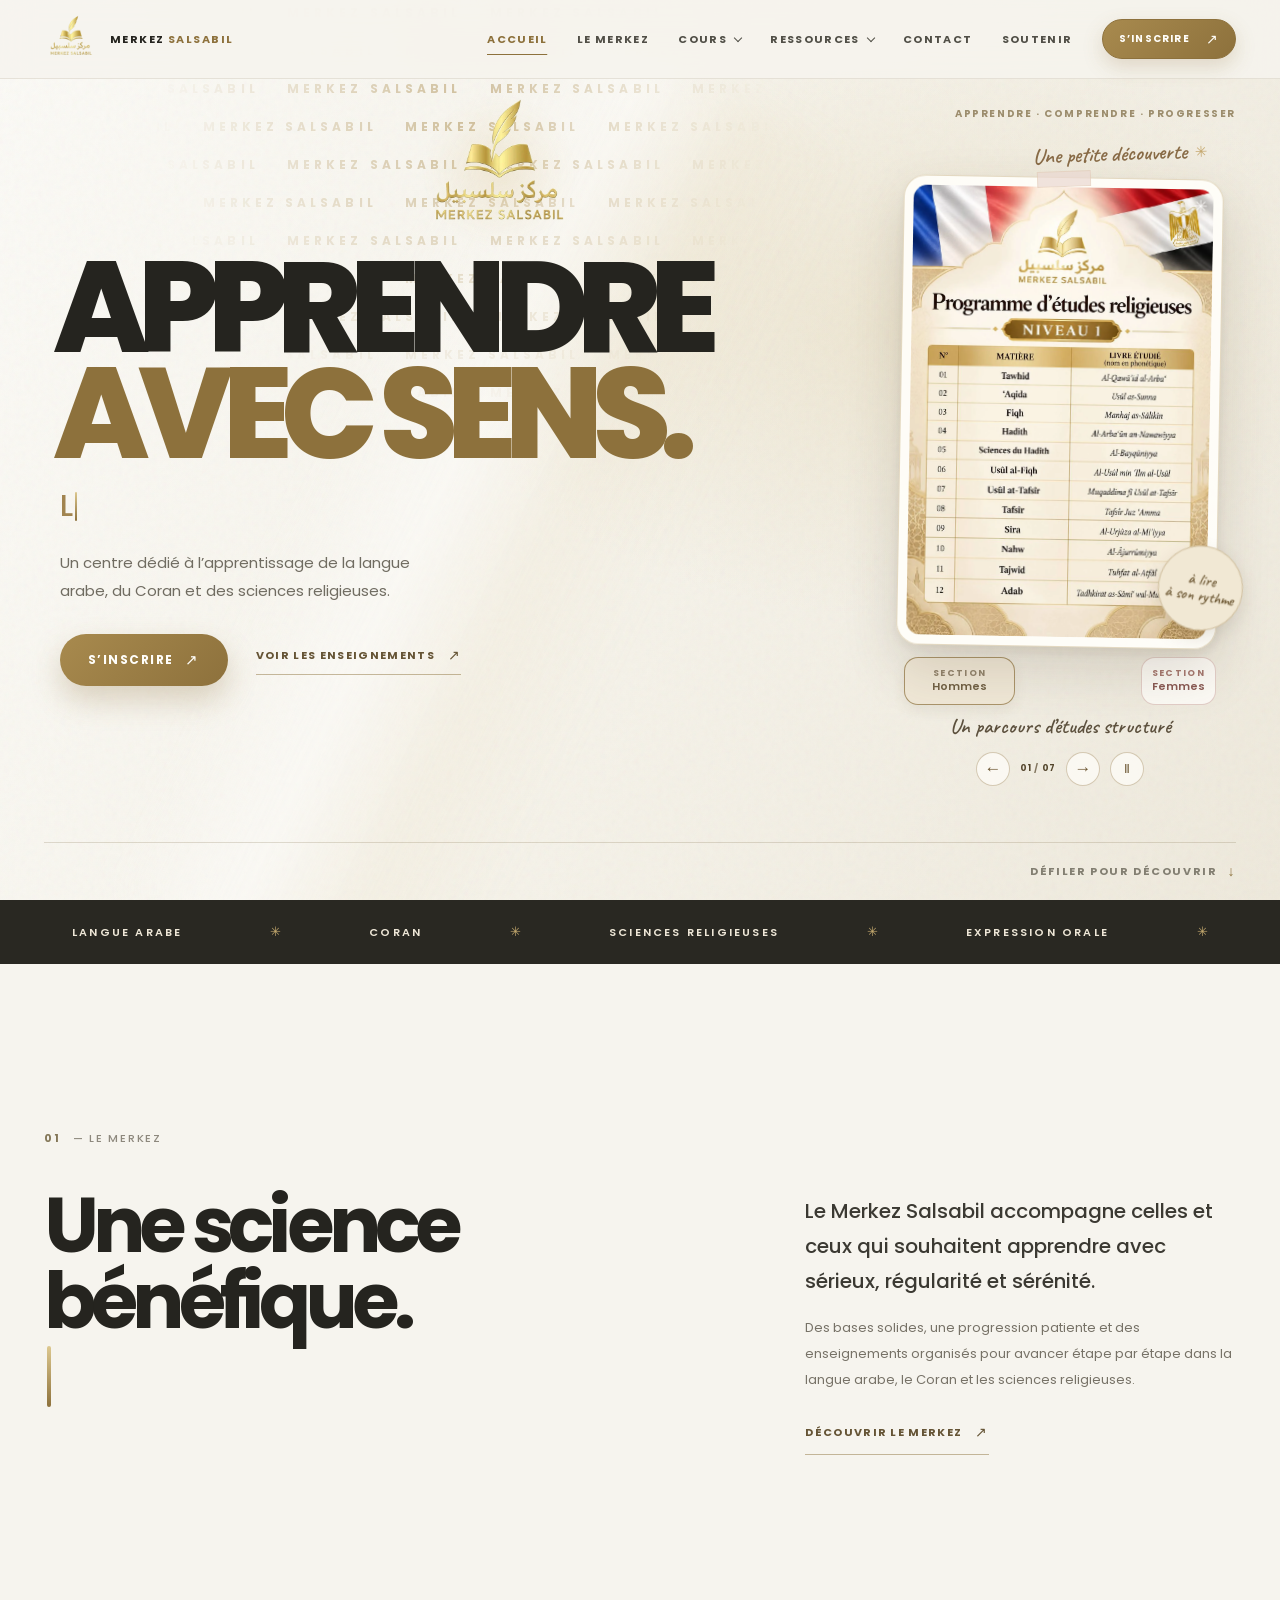
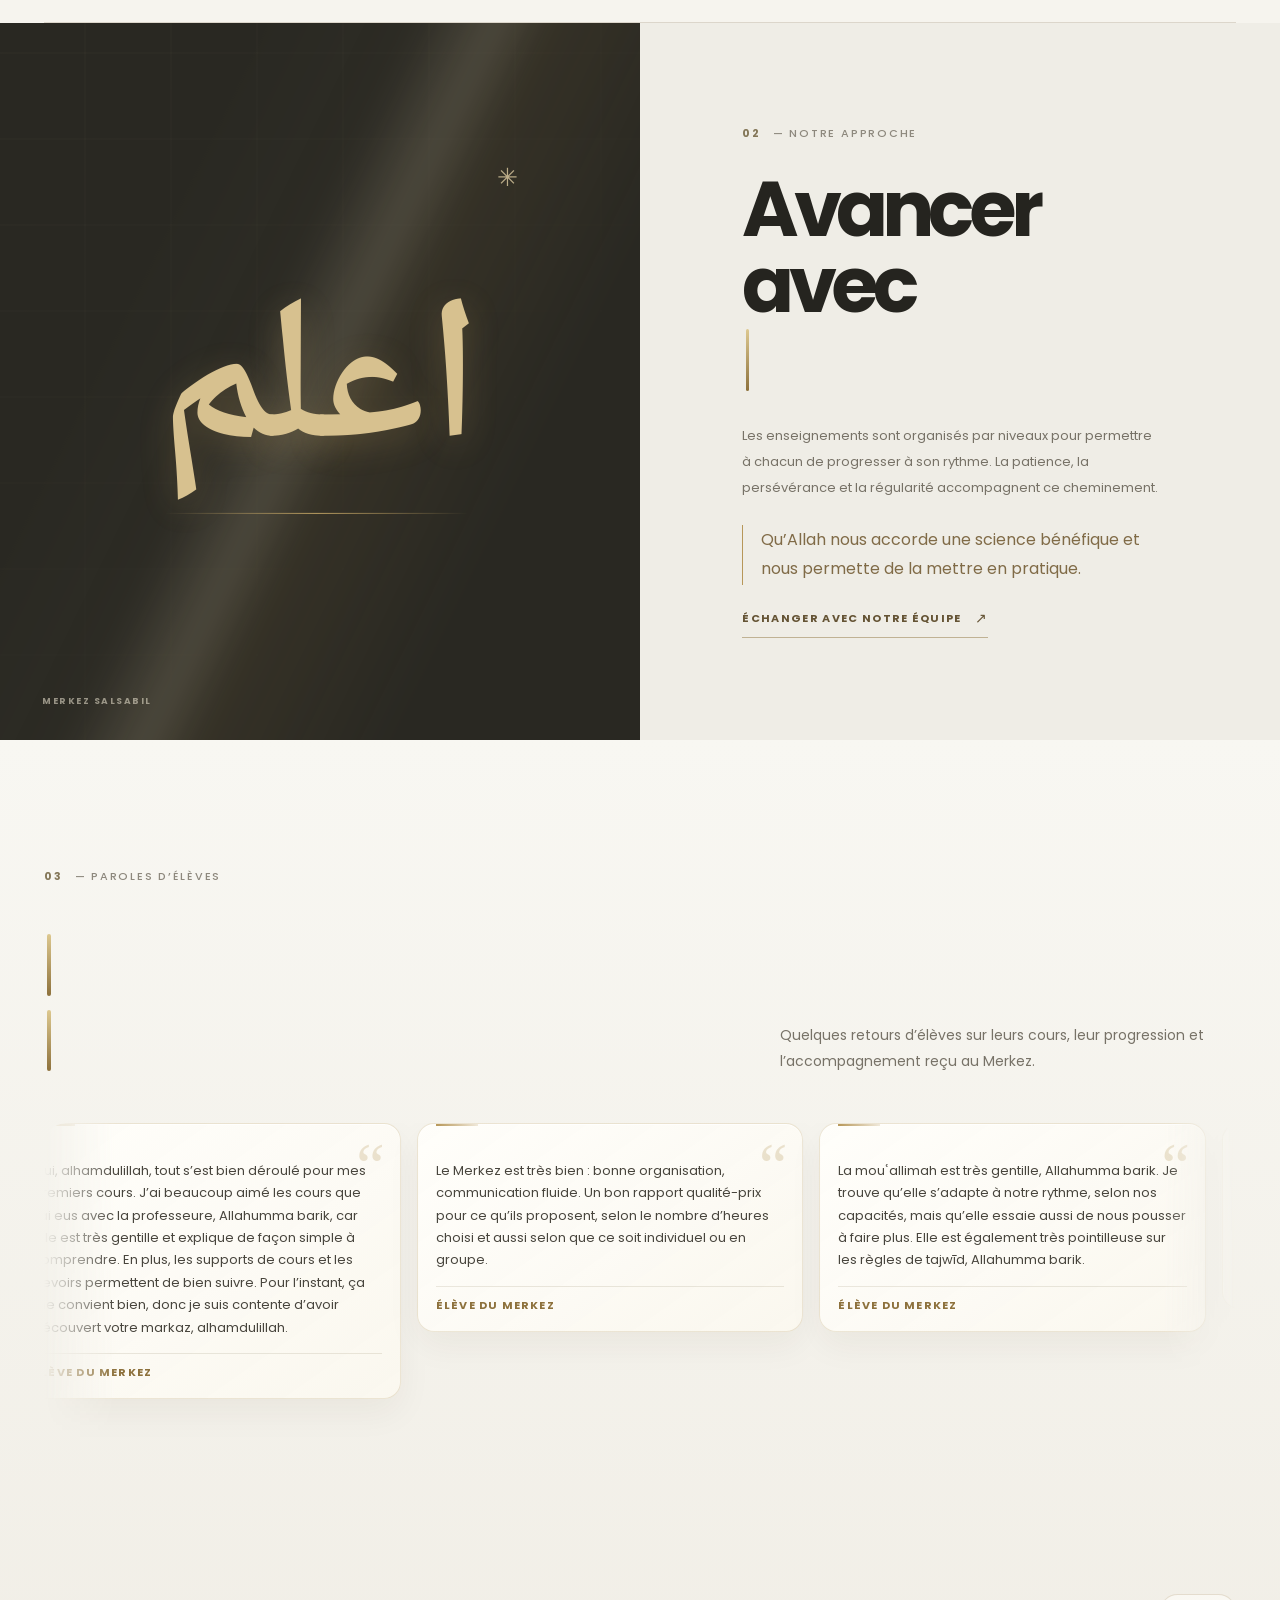
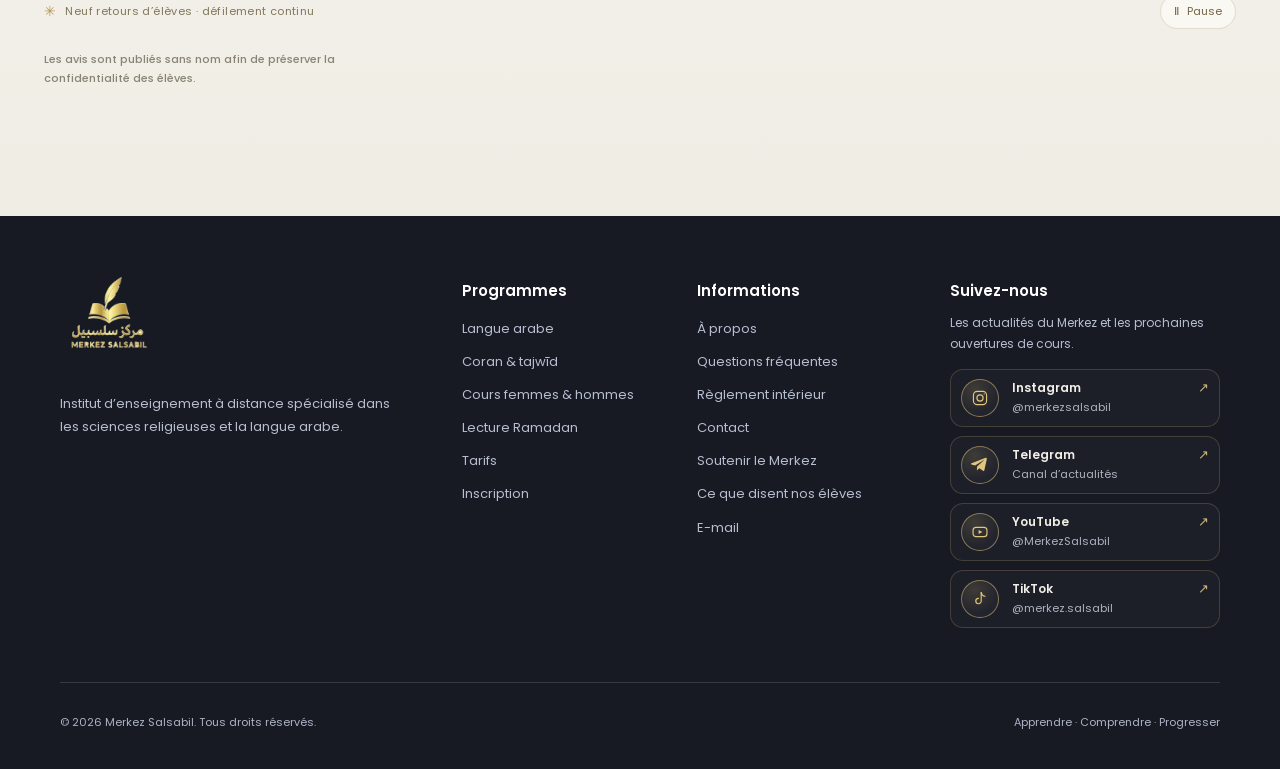
==== commit 634af9f7: "Effets modernes, page d'inscription, menu regroupé et responsive - Effets : transitions entre pages," ====
--- a/index.html
+++ b/index.html
@@ -6,6 +6,15 @@
   <meta name="theme-color" content="#f6f3ec">
   <meta name="description" content="Découvrez le Merkez Salsabil et ses parcours en langue arabe, Coran et sciences religieuses.">
   <title>Merkez Salsabil — Accueil</title>
+  <link rel="icon" type="image/png" href="assets/favicon.png">
+  <link rel="apple-touch-icon" href="assets/apple-touch-icon.png">
+  <meta property="og:type" content="website">
+  <meta property="og:site_name" content="Merkez Salsabil">
+  <meta property="og:locale" content="fr_FR">
+  <meta property="og:title" content="Merkez Salsabil — Accueil">
+  <meta property="og:description" content="Découvrez le Merkez Salsabil et ses parcours en langue arabe, Coran et sciences religieuses.">
+  <meta property="og:image" content="https://merkez-salsabil.vercel.app/assets/affiches/logo-merkez-salsabil.jpg">
+  <meta name="twitter:card" content="summary">
   <link rel="preconnect" href="https://fonts.googleapis.com">
   <link rel="preconnect" href="https://fonts.gstatic.com" crossorigin>
   <link href="https://fonts.googleapis.com/css2?family=Caveat:wght@500;600;700&amp;family=Noto+Naskh+Arabic:wght@400;600;700&amp;family=Poppins:wght@400;500;600;700;800&amp;display=swap" rel="stylesheet">
@@ -19,7 +28,7 @@
 <header class="site-header">
       <div class="header-inner">
         <a class="brand" href="#accueil" aria-label="Merkez Salsabil, accueil">
-          <span class="brand-mark"><img src="assets/affiches/logo-merkez-salsabil-transparent.png" alt="Logo Merkez Salsabil" width="54" height="54"></span>
+          <span class="brand-mark"><img src="assets/affiches/logo-merkez-salsabil-transparent.webp" alt="Logo Merkez Salsabil" width="54" height="54"></span>
           <span class="brand-name">MERKEZ <strong>SALSABIL</strong></span>
         </a>
         <button class="menu-toggle" type="button" aria-label="Ouvrir le menu" aria-expanded="false" aria-controls="site-nav">
@@ -28,13 +37,25 @@
         <nav class="site-nav" id="site-nav" aria-label="Navigation principale">
           <a href="index.html#accueil" aria-current="page">Accueil</a>
           <a href="le-merkez.html#presentation">Le Merkez</a>
-          <a href="enseignements.html#enseignements">Enseignements</a>
-          <a href="programmes.html#affiches">Programmes</a>
-          <a href="tarifs.html#tarifs">Tarifs</a>
-          <a href="lecture-ramadan.html#lecture-ramadan">Lecture Ramadan</a>
-          <a href="faq.html#questions">FAQ</a>
-          <a class="nav-contact nav-support" href="soutenir.html#don">Soutenir <span aria-hidden="true">↗</span></a>
+          <div class="nav-group" data-nav-group>
+            <button class="nav-group-toggle" type="button" aria-expanded="false" aria-controls="nav-cours">Cours <i aria-hidden="true"></i></button>
+            <div class="nav-group-menu" id="nav-cours">
+              <a href="enseignements.html#enseignements">Enseignements</a>
+              <a href="programmes.html#affiches">Programmes</a>
+              <a href="tarifs.html#tarifs">Tarifs</a>
+            </div>
+          </div>
+          <div class="nav-group" data-nav-group>
+            <button class="nav-group-toggle" type="button" aria-expanded="false" aria-controls="nav-ressources">Ressources <i aria-hidden="true"></i></button>
+            <div class="nav-group-menu" id="nav-ressources">
+              <a href="lecture-ramadan.html#lecture-ramadan">Lecture Ramadan</a>
+              <a href="faq.html#questions">Questions fréquentes</a>
+              <a href="reglement-interieur.html#reglement">Règlement intérieur</a>
+            </div>
+          </div>
           <a href="contact.html#contact">Contact</a>
+          <a href="soutenir.html#don">Soutenir</a>
+          <a class="nav-contact nav-cta" href="inscription.html#inscription">S’inscrire <span aria-hidden="true">↗</span></a>
         </nav>
       </div>
     </header>
@@ -44,49 +65,51 @@
         <div class="hero-theme-wash" aria-hidden="true"></div>
         <div class="hero-brand-transition" data-brand-transition aria-hidden="true">
           <div class="hero-brand-aura"></div>
-          <img class="hero-brand-logo hero-brand-logo-men" src="assets/affiches/logo-merkez-salsabil-transparent.png" alt="">
-          <img class="hero-brand-logo hero-brand-logo-women" src="assets/affiches/logo-merkez-salsabil-femmes-transparent.png" alt="">
+          <img class="hero-brand-logo hero-brand-logo-men" src="assets/affiches/logo-merkez-salsabil-transparent.webp" alt="">
+          <img class="hero-brand-logo hero-brand-logo-women" src="assets/affiches/logo-merkez-salsabil-femmes-transparent.webp" alt="">
           <span class="hero-brand-shine"></span>
           <span class="hero-brand-particles" data-brand-particles></span>
         </div>
-        <div class="hero-topline"><span>MERKEZ SALSABIL</span><span>APPRENDRE · COMPRENDRE · PROGRESSER</span></div>
+        <div class="hero-topline"><span></span><span>APPRENDRE · COMPRENDRE · PROGRESSER</span></div>
         <div class="hero-content">
           <div class="hero-copy" data-reveal>
-            <p class="hero-kicker"><span class="kicker-line"></span> Un chemin vers le savoir</p>
-            <p class="bismillah" lang="ar" dir="rtl">بِسْمِ اللَّهِ الرَّحْمَٰنِ الرَّحِيمِ</p>
             <h1 id="hero-title">APPRENDRE<br><span>AVEC SENS.</span></h1>
             <div class="hero-typing-line" aria-hidden="true"><span data-typing-text>Le Coran.</span><span class="hero-typing-cursor"></span></div>
             <span class="sr-only">Nos enseignements : le Coran, la Sunnah, la langue arabe et les sciences religieuses.</span>
             <p class="hero-description">Un centre dédié à l’apprentissage de la langue arabe, du Coran et des sciences religieuses.</p>
+            <div class="hero-actions">
+              <a class="hero-cta" href="inscription.html#inscription">S’inscrire <span aria-hidden="true">↗</span></a>
+              <a class="line-link" href="enseignements.html#enseignements">Voir les enseignements <span aria-hidden="true">↗</span></a>
+            </div>
           </div>
           <aside class="hero-carousel" data-carousel role="region" aria-roledescription="carrousel" aria-label="Quelques affiches du Merkez Salsabil">
             <p class="hero-carousel-note" aria-hidden="true">Une petite découverte <span>✳</span></p>
             <div class="hero-carousel-stage">
               <div class="hero-carousel-viewport">
                 <div class="hero-carousel-track">
-                  <button class="hero-slide poster-trigger is-active" type="button" data-audience="hommes" data-image="assets/affiches/programme-etudes-religieuses-niveau-1.png" data-title="Programme d’études religieuses — Niveau 1" data-caption="Un parcours d’études structuré" aria-label="Agrandir l’affiche : études religieuses niveau 1" aria-hidden="false" tabindex="0">
-                    <img src="assets/affiches/programme-etudes-religieuses-niveau-1.png" alt="Programme d’études religieuses, niveau 1" fetchpriority="high">
-                  </button>
-                  <button class="hero-slide poster-trigger" type="button" data-audience="hommes" data-image="assets/affiches/annonce-nouvel-enseignant.png" data-title="Nouvel enseignant — Merkez Salsabil" data-caption="Bienvenue au nouvel enseignant" aria-label="Agrandir l’affiche : nouvel enseignant" aria-hidden="true" tabindex="-1" inert>
-                    <img src="assets/affiches/annonce-nouvel-enseignant.png" alt="Annonce d’un nouvel enseignant au Merkez Salsabil" loading="lazy">
-                  </button>
-                  <button class="hero-slide poster-trigger" type="button" data-audience="hommes" data-image="assets/affiches/annonce-nouvel-enseignant-mahmoud.png" data-title="Présentation de l’enseignant Mahmoud" data-caption="Bienvenue à notre nouvel enseignant" aria-label="Agrandir l’affiche : présentation de l’enseignant Mahmoud" aria-hidden="true" tabindex="-1" inert>
-                    <img src="assets/affiches/annonce-nouvel-enseignant-mahmoud.png" alt="Présentation de l’enseignant Abū Muhammad Mahmoud au Merkez Salsabil" loading="lazy">
-                  </button>
-                  <button class="hero-slide poster-trigger" type="button" data-audience="hommes" data-image="assets/affiches/presentation-enseignant-abdulrahman.png" data-title="Présentation de l’enseignant Abd al-Rahman" data-caption="Un enseignant spécialisé en sciences du Coran" aria-label="Agrandir l’affiche : présentation de l’enseignant Abd al-Rahman" aria-hidden="true" tabindex="-1" inert>
-                    <img src="assets/affiches/presentation-enseignant-abdulrahman.png" alt="Présentation d’un enseignant spécialisé en sciences du Coran au Merkez Salsabil" loading="lazy">
-                  </button>
-                  <button class="hero-slide poster-trigger" type="button" data-audience="hommes" data-image="assets/affiches/cours-arabe-alif.png" data-title="Cours d’arabe en ligne — Mouqadimat Alif" data-caption="Les premiers pas en arabe" aria-label="Agrandir l’affiche : cours d’arabe Alif" aria-hidden="true" tabindex="-1" inert>
-                    <img src="assets/affiches/cours-arabe-alif.png" alt="Cours d’arabe en ligne, niveau Mouqadimat Alif" loading="lazy">
-                  </button>
-                  <button class="hero-slide poster-trigger" type="button" data-audience="hommes" data-image="assets/affiches/programme-expression-orale.png" data-title="Programme d’expression orale" data-caption="Oser parler, pas à pas" aria-label="Agrandir l’affiche : expression orale" aria-hidden="true" tabindex="-1" inert>
-                    <img src="assets/affiches/programme-expression-orale.png" alt="Programme de pratique de l’expression orale en arabe" loading="lazy">
-                  </button>
-                  <button class="hero-slide poster-trigger" type="button" data-audience="hommes" data-image="assets/affiches/accord-merkez-fourqan.png" data-title="L’accord du Merkez Al Fourqan" data-caption="Un partenariat pour apprendre" aria-label="Agrandir l’affiche : accord entre les deux Merkez" aria-hidden="true" tabindex="-1" inert>
-                    <img src="assets/affiches/accord-merkez-fourqan.png" alt="Affiche annonçant l’accord entre le Merkez Salsabil et le Merkez Al Fourqan" loading="lazy">
-                  </button>
-                  <button class="hero-slide poster-trigger" type="button" data-audience="femmes" data-image="assets/affiches/cours-coran-femmes-enfants.png" data-title="Cours de Coran pour femmes et enfants" data-caption="Un accompagnement autour du Coran" aria-label="Agrandir l’affiche : cours de Coran pour femmes et enfants" aria-hidden="true" tabindex="-1" inert hidden>
-                    <img src="assets/affiches/cours-coran-femmes-enfants.png" alt="Affiche des cours de Coran pour femmes et enfants du Merkez Salsabil" loading="lazy">
+                  <button class="hero-slide poster-trigger is-active" type="button" data-audience="hommes" data-image="assets/affiches/programme-etudes-religieuses-niveau-1.webp" data-title="Programme d’études religieuses — Niveau 1" data-caption="Un parcours d’études structuré" aria-label="Agrandir l’affiche : études religieuses niveau 1" aria-hidden="false" tabindex="0">
+                    <img src="assets/affiches/programme-etudes-religieuses-niveau-1.webp" alt="Programme d’études religieuses, niveau 1" fetchpriority="high">
+                  </button>
+                  <button class="hero-slide poster-trigger" type="button" data-audience="hommes" data-image="assets/affiches/annonce-nouvel-enseignant.webp" data-title="Nouvel enseignant — Merkez Salsabil" data-caption="Bienvenue au nouvel enseignant" aria-label="Agrandir l’affiche : nouvel enseignant" aria-hidden="true" tabindex="-1" inert>
+                    <img src="assets/affiches/annonce-nouvel-enseignant.webp" alt="Annonce d’un nouvel enseignant au Merkez Salsabil" loading="lazy">
+                  </button>
+                  <button class="hero-slide poster-trigger" type="button" data-audience="hommes" data-image="assets/affiches/annonce-nouvel-enseignant-mahmoud.webp" data-title="Présentation de l’enseignant Mahmoud" data-caption="Bienvenue à notre nouvel enseignant" aria-label="Agrandir l’affiche : présentation de l’enseignant Mahmoud" aria-hidden="true" tabindex="-1" inert>
+                    <img src="assets/affiches/annonce-nouvel-enseignant-mahmoud.webp" alt="Présentation de l’enseignant Abū Muhammad Mahmoud au Merkez Salsabil" loading="lazy">
+                  </button>
+                  <button class="hero-slide poster-trigger" type="button" data-audience="hommes" data-image="assets/affiches/presentation-enseignant-abdulrahman.webp" data-title="Présentation de l’enseignant Abd al-Rahman" data-caption="Un enseignant spécialisé en sciences du Coran" aria-label="Agrandir l’affiche : présentation de l’enseignant Abd al-Rahman" aria-hidden="true" tabindex="-1" inert>
+                    <img src="assets/affiches/presentation-enseignant-abdulrahman.webp" alt="Présentation d’un enseignant spécialisé en sciences du Coran au Merkez Salsabil" loading="lazy">
+                  </button>
+                  <button class="hero-slide poster-trigger" type="button" data-audience="hommes" data-image="assets/affiches/cours-arabe-alif.webp" data-title="Cours d’arabe en ligne — Mouqadimat Alif" data-caption="Les premiers pas en arabe" aria-label="Agrandir l’affiche : cours d’arabe Alif" aria-hidden="true" tabindex="-1" inert>
+                    <img src="assets/affiches/cours-arabe-alif.webp" alt="Cours d’arabe en ligne, niveau Mouqadimat Alif" loading="lazy">
+                  </button>
+                  <button class="hero-slide poster-trigger" type="button" data-audience="hommes" data-image="assets/affiches/programme-expression-orale.webp" data-title="Programme d’expression orale" data-caption="Oser parler, pas à pas" aria-label="Agrandir l’affiche : expression orale" aria-hidden="true" tabindex="-1" inert>
+                    <img src="assets/affiches/programme-expression-orale.webp" alt="Programme de pratique de l’expression orale en arabe" loading="lazy">
+                  </button>
+                  <button class="hero-slide poster-trigger" type="button" data-audience="hommes" data-image="assets/affiches/accord-merkez-fourqan.webp" data-title="L’accord du Merkez Al Fourqan" data-caption="Un partenariat pour apprendre" aria-label="Agrandir l’affiche : accord entre les deux Merkez" aria-hidden="true" tabindex="-1" inert>
+                    <img src="assets/affiches/accord-merkez-fourqan.webp" alt="Affiche annonçant l’accord entre le Merkez Salsabil et le Merkez Al Fourqan" loading="lazy">
+                  </button>
+                  <button class="hero-slide poster-trigger" type="button" data-audience="femmes" data-image="assets/affiches/cours-coran-femmes-enfants.webp" data-title="Cours de Coran pour femmes et enfants" data-caption="Un accompagnement autour du Coran" aria-label="Agrandir l’affiche : cours de Coran pour femmes et enfants" aria-hidden="true" tabindex="-1" inert hidden>
+                    <img src="assets/affiches/cours-coran-femmes-enfants.webp" alt="Affiche des cours de Coran pour femmes et enfants du Merkez Salsabil" loading="lazy">
                   </button>
                   <button class="hero-slide poster-trigger" type="button" data-audience="femmes" data-image="assets/affiches/cours-femmes-memorisation-coran.jpg" data-title="Apprentissage et révision du Coran — cours féminin" data-caption="Mémorisation et révision du Coran" aria-label="Agrandir l’affiche : mémorisation et révision du Coran pour femmes" aria-hidden="true" tabindex="-1" inert hidden>
                     <img src="assets/affiches/cours-femmes-memorisation-coran.jpg" alt="Cours féminin pour apprendre et réviser le Coran" loading="lazy">
@@ -124,7 +147,7 @@
           </aside>
         </div>
         <div class="hero-bottom"><a href="index.html#presentation">Défiler pour découvrir <i aria-hidden="true">↓</i></a></div>
-      </section>
+      </section>
 
 
       <div class="discipline-ribbon" aria-hidden="true">
@@ -134,7 +157,7 @@
         </div>
       </div>
 
-      
+      
 <section class="introduction section-shell" id="presentation" aria-labelledby="intro-title">
         <div class="section-index" data-reveal>01 <span>— Le Merkez</span></div>
         <div class="intro-main">
@@ -145,7 +168,7 @@
             <a class="line-link" href="le-merkez.html#presentation">Découvrir le Merkez <span aria-hidden="true">↗</span></a>
           </div>
         </div>
-      </section>
+      </section>
 <section class="approach" id="approche" aria-labelledby="approach-title">
         <div class="approach-visual" aria-hidden="true"><span class="approach-arabic" lang="ar">اعلم</span><span class="approach-cross">✳</span><span class="approach-index">MERKEZ SALSABIL</span></div>
         <div class="approach-copy" data-reveal>
@@ -227,7 +250,7 @@
     <div class="footer-main">
       <section class="footer-about" aria-label="À propos du Merkez Salsabil">
         <a class="footer-identity" href="index.html#accueil" aria-label="Merkez Salsabil, accueil">
-          <span class="footer-logo"><img src="assets/affiches/logo-merkez-salsabil-transparent.png" alt="" width="100" height="100"></span>
+          <span class="footer-logo"><img src="assets/affiches/logo-merkez-salsabil-transparent.webp" alt="" width="100" height="100"></span>
         </a>
         <p>Institut d’enseignement à distance spécialisé dans les sciences religieuses et la langue arabe.</p>
       </section>
@@ -238,16 +261,17 @@
         <a href="programmes.html#affiches">Cours femmes &amp; hommes</a>
         <a href="lecture-ramadan.html#lecture-ramadan">Lecture Ramadan</a>
         <a href="tarifs.html#tarifs">Tarifs</a>
+        <a href="inscription.html#inscription">Inscription</a>
       </nav>
       <nav class="footer-column" aria-label="Informations">
         <h2>Informations</h2>
         <a href="le-merkez.html#presentation">À propos</a>
-        <a href="faq.html#questions">Questions fréquentes</a>
+        <a href="faq.html#questions">Questions fréquentes</a>
         <a href="reglement-interieur.html#reglement">Règlement intérieur</a>
         <a href="contact.html#contact">Contact</a>
         <a href="soutenir.html#don">Soutenir le Merkez</a>
         <a href="index.html#avis">Ce que disent nos élèves</a>
-        <a href="mailto:contact.merkezsalsabil@gmail.com">E-mail</a>
+        <a href="mailto:contact.merkezsalsabil@gmail.com">E-mail</a>
       </nav>
       <section class="footer-follow" aria-labelledby="footer-follow-title">
         <h2 id="footer-follow-title">Suivez-nous</h2>
@@ -260,6 +284,14 @@
           <a href="https://t.me/MerkezSalsabil" target="_blank" rel="noopener noreferrer" aria-label="Rejoindre le canal Telegram du Merkez Salsabil">
             <span class="footer-follow-icon" aria-hidden="true"><svg viewBox="0 0 24 24"><path d="M21 4.25 17.8 19c-.24 1.04-.87 1.3-1.76.8l-4.9-3.62-2.37 2.28c-.26.27-.48.49-.98.49l.35-4.99 9.1-8.23c.4-.35-.09-.55-.62-.2L5.37 12.7.55 11.2c-1.05-.33-1.07-1.05.22-1.56L19.6 2.4c.87-.32 1.63.2 1.4 1.85Z"/></svg></span>
             <span class="footer-follow-copy"><strong>Telegram</strong><small>Canal d’actualités</small></span><span class="footer-follow-arrow" aria-hidden="true">↗</span>
+          </a>
+          <a href="https://www.youtube.com/@MerkezSalsabil" target="_blank" rel="noopener noreferrer" aria-label="Suivre Merkez Salsabil sur YouTube">
+            <span class="footer-follow-icon" aria-hidden="true"><svg viewBox="0 0 24 24"><rect x="2.75" y="5.75" width="18.5" height="12.5" rx="4"/><path class="footer-icon-dot" d="M10.2 9.2v5.6l4.9-2.8z"/></svg></span>
+            <span class="footer-follow-copy"><strong>YouTube</strong><small>@MerkezSalsabil</small></span><span class="footer-follow-arrow" aria-hidden="true">↗</span>
+          </a>
+          <a href="https://www.tiktok.com/@merkez.salsabil" target="_blank" rel="noopener noreferrer" aria-label="Suivre Merkez Salsabil sur TikTok">
+            <span class="footer-follow-icon" aria-hidden="true"><svg viewBox="0 0 24 24"><path d="M13.6 3.5v11.2a3.6 3.6 0 1 1-3.6-3.6"/><path d="M13.6 3.5c.4 2.7 2.2 4.5 5 4.8"/></svg></span>
+            <span class="footer-follow-copy"><strong>TikTok</strong><small>@merkez.salsabil</small></span><span class="footer-follow-arrow" aria-hidden="true">↗</span>
           </a>
         </div>
       </section>
--- a/styles.css
+++ b/styles.css
@@ -1353,3 +1353,303 @@
   .regulation-section { padding:22px 19px; }
   .regulation-section p,.regulation-section li { font-size:12px; }
 }
+
+/* ==========================================================================
+   Effets modernes — couche additive (novembre 2026)
+   Tout ce bloc peut être retiré sans toucher au reste du site.
+   Chaque effet respecte « prefers-reduced-motion ».
+   ========================================================================== */
+
+/* 1. Transitions fluides entre les pages (View Transitions API) */
+@view-transition { navigation: auto; }
+.site-header { view-transition-name: site-header; }
+html.fx-vt-poster .site-header { view-transition-name: none; }
+html:not(.fx-vt-poster)::view-transition-old(root) { animation: fx-page-out .28s ease both; }
+html:not(.fx-vt-poster)::view-transition-new(root) { animation: fx-page-in .55s cubic-bezier(.2,.75,.25,1) both; }
+::view-transition-group(fx-poster) { animation-duration: .5s; animation-timing-function: cubic-bezier(.2,.75,.25,1); }
+@keyframes fx-page-out { to { opacity: 0; transform: translateY(-10px); } }
+@keyframes fx-page-in { from { opacity: 0; transform: translateY(18px); } }
+
+/* 2. Titres : apparition lettre par lettre ou mot par mot */
+.fx-split .fx-word { display: inline-block; white-space: nowrap; }
+.fx-split .fx-word, .fx-split .fx-char { color: inherit !important; }
+.fx-split .fx-char, .fx-split.fx-split-words .fx-word { display: inline-block; opacity: 0; transform: translateY(.42em) rotateX(-70deg); transform-origin: 50% 100%; filter: blur(8px); }
+.fx-split.is-in .fx-char, .fx-split.fx-split-words.is-in .fx-word { animation: fx-char-in .9s var(--ease) both; animation-delay: calc(var(--i) * 34ms + 120ms); }
+.fx-split.fx-split-words.is-in .fx-word { animation-delay: calc(var(--i) * 70ms + 120ms); }
+@keyframes fx-char-in { to { opacity: 1; transform: none; filter: none; } }
+
+/* 3. Entrées au défilement : flou léger et décalage en cascade */
+.has-reveal [data-reveal] { filter: blur(7px); transition: opacity .8s var(--ease) var(--fx-delay, 0ms), transform .8s var(--ease) var(--fx-delay, 0ms), filter .8s var(--ease) var(--fx-delay, 0ms); }
+.has-reveal [data-reveal].is-visible { filter: none; }
+.fx-rise { opacity: 0; }
+.fx-rise.is-in { opacity: 1; animation: fx-rise .85s var(--ease) var(--fx-delay, 0ms) backwards; }
+@keyframes fx-rise { from { opacity: 0; transform: translateY(28px); filter: blur(6px); } }
+
+/* 4. Paragraphes qui « s’allument » mot à mot pendant la lecture */
+.fx-words .fx-w { opacity: .24; transition: opacity .55s ease; }
+.fx-words .fx-w.is-lit { opacity: 1; }
+
+/* 5. Trame typographique « MERKEZ SALSABIL » révélée par le curseur dans l’accueil */
+.fx-lattice { position: absolute; z-index: -1; inset: 0; overflow: hidden; pointer-events: none; opacity: .5; display: flex; flex-direction: column; justify-content: center; gap: 26px; color: #a98a4c; font-size: 12px; font-weight: 700; letter-spacing: .34em; line-height: 1; white-space: nowrap; text-transform: uppercase; user-select: none;
+  -webkit-mask-image: radial-gradient(circle closest-side, #000 0%, rgba(0,0,0,.5) 45%, transparent 100%); mask-image: radial-gradient(circle closest-side, #000 0%, rgba(0,0,0,.5) 45%, transparent 100%);
+  -webkit-mask-repeat: no-repeat; mask-repeat: no-repeat; -webkit-mask-size: 620px 620px; mask-size: 620px 620px;
+  -webkit-mask-position: calc(var(--fx-lx, 70%) - 310px) calc(var(--fx-ly, 40%) - 310px); mask-position: calc(var(--fx-lx, 70%) - 310px) calc(var(--fx-ly, 40%) - 310px);
+  transition: opacity .8s ease, color .8s ease; }
+.fx-lattice.is-drifting { animation: fx-lattice-drift 16s ease-in-out infinite alternate; }
+.fx-lattice span { display: block; }
+.fx-lattice span:nth-child(even) { margin-left: -118px; }
+.hero.is-women .fx-lattice { color: #b98279; }
+@media (max-width: 760px) { .fx-lattice { opacity: .36; gap: 20px; font-size: 9px; -webkit-mask-size: 380px 380px; mask-size: 380px 380px; } .fx-lattice span:nth-child(even) { margin-left: -84px; } }
+@keyframes fx-lattice-drift { from { -webkit-mask-position: -10% 10%; mask-position: -10% 10%; } to { -webkit-mask-position: 110% 70%; mask-position: 110% 70%; } }
+
+/* 6. Affiche du carrousel : inclinaison 3D et reflet qui suivent la souris */
+.hero-carousel.fx-tilt .hero-carousel-stage { transform: perspective(1000px) rotateX(var(--fx-rx, 0deg)) rotateY(var(--fx-ry, 0deg)) rotate(1deg); transform-style: preserve-3d; }
+.hero-carousel.fx-tilt.is-tilting .hero-carousel-stage { transform: perspective(1000px) rotateX(var(--fx-rx, 0deg)) rotateY(var(--fx-ry, 0deg)) translateY(-4px); transition: transform .14s ease-out, box-shadow .4s ease, border-color .8s ease, background .8s ease; }
+.hero-carousel.fx-tilt .hero-carousel-sticker { transform: translateZ(38px) rotate(8deg); }
+.fx-glare { position: absolute; z-index: 3; inset: 0; border-radius: inherit; pointer-events: none; opacity: 0; transition: opacity .45s ease; background: radial-gradient(circle at var(--fx-gx, 50%) var(--fx-gy, 50%), rgba(255,255,255,.38), rgba(255,255,255,.08) 38%, transparent 62%); }
+.hero-carousel.is-tilting .fx-glare { opacity: 1; }
+
+/* 7. Halo doré qui suit le curseur sur les cartes */
+.fx-glow { position: absolute; z-index: 1; inset: 0; border-radius: inherit; pointer-events: none; opacity: 0; transition: opacity .4s ease; background: radial-gradient(260px circle at var(--fx-x, 50%) var(--fx-y, 50%), rgba(206,172,100,.2), transparent 70%); }
+.fx-glow-host:hover > .fx-glow { opacity: 1; }
+
+/* 8. Boutons « aimantés » et retour tactile */
+.fx-magnetic { transition: translate .45s var(--ease); will-change: translate; }
+.fx-magnetic.is-pulled { transition: translate .12s ease-out; }
+button:active, .nav-contact:active, .line-link:active { scale: .97; }
+
+/* 9. Navigation : soulignement animé et en-tête qui s’efface en descendant */
+.site-header { transition: background .25s ease, box-shadow .25s ease, transform .5s var(--ease); }
+.site-header.fx-header-hidden { transform: translateY(-102%); }
+@media (min-width: 951px) and (hover: hover) {
+  .site-nav > a:not(.nav-contact) { padding-block: 7px; background: linear-gradient(currentColor, currentColor) no-repeat 100% 100% / 0 1px; transition: color .2s ease, background-size .45s var(--ease); }
+  .site-nav > a:not(.nav-contact):hover { background-size: 100% 1px; background-position: 0 100%; }
+  .site-nav > a[aria-current="page"] { text-decoration: none; background-size: 100% 1px; }
+}
+@media (min-width: 951px) {
+  .site-nav { gap: clamp(12px, 1.9vw, 40px); }
+  .site-nav > a { white-space: nowrap; }
+}
+
+/* 10. Bouton de retour en haut avec anneau de progression */
+.fx-top { position: fixed; z-index: 240; right: clamp(14px, 2.4vw, 30px); bottom: clamp(14px, 2.4vw, 30px); width: 50px; height: 50px; display: grid; place-items: center; padding: 0; border: 0; border-radius: 50%; color: var(--gold-dark); background: rgba(255,254,250,.86); -webkit-backdrop-filter: blur(12px); backdrop-filter: blur(12px); box-shadow: 0 10px 28px rgba(52,44,29,.16); cursor: pointer; opacity: 0; visibility: hidden; transform: translateY(14px) scale(.9); transition: opacity .35s ease, transform .45s var(--ease), visibility .35s, box-shadow .3s ease; }
+.fx-top.is-shown { opacity: 1; visibility: visible; transform: none; }
+.fx-top:hover { box-shadow: 0 14px 34px rgba(52,44,29,.24); }
+.fx-top svg { position: absolute; inset: 0; width: 100%; height: 100%; transform: rotate(-90deg); }
+.fx-top circle { fill: none; stroke-width: 2; }
+.fx-top .fx-top-track { stroke: rgba(141,113,60,.18); }
+.fx-top .fx-top-ring { stroke: var(--gold); stroke-linecap: round; stroke-dasharray: 138.2; stroke-dashoffset: 138.2; }
+.fx-top span { position: relative; font-size: 17px; line-height: 1; transition: transform .3s var(--ease); }
+.fx-top:hover span { transform: translateY(-3px); }
+
+/* 11. Finitions */
+.student-carousel.is-looping .student-carousel-viewport { -webkit-mask-image: linear-gradient(90deg, transparent, #000 6%, #000 94%, transparent); mask-image: linear-gradient(90deg, transparent, #000 6%, #000 94%, transparent); }
+.hero-bottom i { display: inline-block; animation: fx-bob 1.9s ease-in-out infinite; }
+@keyframes fx-bob { 50% { transform: translateY(5px); } }
+@supports (interpolate-size: allow-keywords) {
+  :root { interpolate-size: allow-keywords; }
+  .faq-item::details-content { block-size: 0; overflow: clip; transition: block-size .5s var(--ease), content-visibility .5s allow-discrete; }
+  .faq-item[open]::details-content { block-size: auto; }
+}
+
+@media (prefers-reduced-motion: reduce) {
+  @view-transition { navigation: none; }
+  .has-reveal [data-reveal], .fx-rise { filter: none; opacity: 1; }
+  .fx-words .fx-w { opacity: 1; }
+  .fx-lattice, .fx-glare { display: none; }
+  .hero-bottom i { animation: none; }
+  .site-header.fx-header-hidden { transform: none; }
+}
+
+/* ==========================================================================
+   Corrections responsive (novembre 2026)
+   Titre d’accueil qui ne chevauche plus l’affiche, accueil empilé sur
+   téléphone, zones tactiles plus grandes et petits textes relevés.
+   ========================================================================== */
+
+/* Le titre d’accueil se cale sur la largeur réelle de sa colonne */
+@supports (container-type: inline-size) {
+  .hero-copy { container-type: inline-size; }
+  .hero h1 { font-size: min(clamp(68px, 10vw, 142px), 18.6cqi); }
+  @media (max-width: 1000px) { .hero h1 { font-size: min(clamp(65px, 10vw, 104px), 18.6cqi); } }
+  @media (max-width: 760px) { .hero h1 { font-size: min(clamp(48px, 12.5vw, 82px), 18.6cqi); } }
+}
+
+/* Petits textes : 11 px minimum pour rester lisibles */
+.testimonial-author, .line-link, .ramadan-day-number, .merkez-card-number, .merkez-quote-label, .audience-kicker, .pricing-poster-label, .pricing-eyebrow, .poster-filter, .contact-field-optional, .regulation-updated, .ramadan-tracker-label, .footer-follow-copy small, .footer-bottom small, .footer-bottom > span { font-size: 11px; }
+.section-index, .hero-kicker { font-size: 11px; }
+.carousel-toggle { width: 34px; height: 34px; flex-basis: 34px; }
+
+/* Menu d’ordinateur entre 951 et 1100 px : 10 px au lieu de 8 px */
+@media (min-width: 951px) and (max-width: 1100px) {
+  .brand-name { font-size: 10px; }
+  .site-nav { gap: 9px; }
+  .site-nav > a { font-size: 10px; letter-spacing: .03em; }
+  .site-nav .nav-contact { font-size: 10px; gap: 6px; padding-inline: 9px; }
+}
+
+/* Tablette et grand téléphone, affiche à côté du titre */
+@media (min-width: 621px) and (max-width: 760px) {
+  .carousel-audience small { font-size: 8px; }
+  .carousel-audience strong { font-size: 11px; }
+  .carousel-arrow, .carousel-toggle { width: 36px; height: 36px; flex-basis: 36px; font-size: 14px; }
+  .carousel-count { display: inline; font-size: 10px; }
+}
+
+/* Téléphone : le titre passe au-dessus, l’affiche en dessous */
+@media (max-width: 620px) {
+  .hero { min-height: 0; padding: 196px 0 96px; }
+  .hero-content { width: calc(100% - 44px); grid-template-columns: minmax(0, 1fr); gap: 34px; margin-top: 0; }
+  .hero h1 { margin-bottom: 20px; font-size: min(18.6cqi, 96px); }
+  .hero-typing-line { margin: -4px 0 12px; font-size: 21px; }
+  .hero-description { max-width: 36ch; font-size: 14px; line-height: 1.75; }
+  .hero-brand-transition { top: 132px; left: 50%; width: 96px; }
+  .hero-carousel { max-width: 268px; justify-self: center; }
+  .hero-carousel-stage { margin-top: 0; padding: 7px; border-radius: 18px; }
+  .hero-carousel-viewport { border-radius: 12px; }
+  .hero-carousel-sticker { right: -18px; bottom: 22px; width: 72px; height: 72px; font-size: 14px; }
+  .carousel-audience-switch { gap: 8px; padding: 12px 0 0; }
+  .carousel-audience { min-height: 46px; gap: 6px; padding: 6px 10px; border-radius: 13px; }
+  .carousel-audience span { gap: 3px; }
+  .carousel-audience small { font-size: 9px; letter-spacing: .14em; }
+  .carousel-audience strong { font-size: 13px; }
+  .hero-carousel-meta { padding-top: 10px; }
+  .hero-carousel-caption { min-height: 24px; margin-bottom: 8px; font-size: 19px; }
+  .hero-carousel-controls { gap: 10px; }
+  .carousel-arrow, .carousel-toggle { display: grid; width: 42px; height: 42px; flex-basis: 42px; font-size: 16px; }
+  .carousel-toggle { font-size: 13px; }
+  .carousel-count { display: inline; font-size: 11px; }
+}
+
+@media (max-width: 760px) {
+  /* Liens plus faciles à toucher au doigt */
+  .footer-column { gap: 0; }
+  .footer-column h2 { margin-bottom: 6px; }
+  .footer-column a { display: inline-flex; align-items: center; min-height: 40px; font-size: 13px; }
+  .line-link { padding-top: 12px; }
+  .hero-bottom a { min-height: 44px; }
+}
+
+/* Programmes sur téléphone : deux affiches par ligne au lieu d’une */
+@media (max-width: 480px) {
+  .poster-grid { grid-template-columns: repeat(2, minmax(0, 1fr)); gap: 24px 12px; }
+  .poster-card { width: auto; margin-inline: 0; }
+  .poster-caption > span:first-child { font-size: 9px; letter-spacing: .1em; }
+  .poster-caption > span:last-child { font-size: 12px; }
+}
+
+/* Compléments : derniers petits textes et liens à agrandir au toucher */
+.hero-bottom a, .testimonial-flow-label, .testimonial-toggle, .contact-method small, .poster-caption > span:first-child { font-size: 11px; }
+@media (min-width: 761px) and (max-width: 950px) { .brand-name { font-size: 11px; } }
+@media (max-width: 1000px) {
+  .footer-column { gap: 0; }
+  .footer-column h2 { margin-bottom: 6px; }
+  .footer-column a { display: inline-flex; align-items: center; min-height: 40px; }
+  .merkez-next-steps a, .regulation-cta a, .faq-answer a, .contact-form-jump a, .pricing-fees-link, .ramadan-end-note a, .support-local-note a, .support-local-note summary, .regulation-contact, .audience-panel a, [data-audience-panel] a, .program-description summary { padding-block: 9px; }
+}
+@media (max-width: 480px) { .poster-caption > span:first-child { font-size: 10px; } }
+@media (min-width: 761px) { .carousel-audience small { font-size: 9px; } }
+@media (max-width: 620px) { .carousel-audience small { font-size: 10px; } }
+@media (max-width: 1000px) { .line-link { padding-top: 12px; } .hero-bottom a { min-height: 44px; } }
+
+/* ==========================================================================
+   Menu regroupé, bouton S’inscrire et page d’inscription (novembre 2026)
+   ========================================================================== */
+
+/* Bouton principal du menu */
+.site-nav .nav-cta { border-color: var(--gold-dark); border-radius: 999px; color: #fffefa; background: linear-gradient(135deg, #a88a4e, #8d713c); box-shadow: 0 8px 20px rgba(141,113,60,.22); transition: box-shadow .3s ease, filter .3s ease, translate .45s var(--ease); }
+.site-nav .nav-cta span { color: #fffefa; }
+.site-nav .nav-cta:hover { color: #fffefa; filter: brightness(1.08); box-shadow: 0 12px 26px rgba(141,113,60,.32); }
+
+/* Sous-menus */
+.nav-group { position: relative; }
+.nav-group-toggle { display: inline-flex; align-items: center; gap: 8px; padding: 7px 0; border: 0; color: #514f47; background: none; font-size: 11px; font-weight: 700; letter-spacing: .12em; text-transform: uppercase; white-space: nowrap; cursor: pointer; transition: color .2s ease; }
+.nav-group-toggle:hover, .nav-group.is-current > .nav-group-toggle, .nav-group.is-open > .nav-group-toggle { color: var(--gold-dark); }
+.nav-group-toggle i { width: 6px; height: 6px; margin-top: -3px; border-right: 1.5px solid currentColor; border-bottom: 1.5px solid currentColor; transform: rotate(45deg); transition: transform .3s var(--ease), margin .3s var(--ease); }
+.nav-group.is-open > .nav-group-toggle i { margin-top: 3px; transform: rotate(-135deg); }
+.nav-group-menu a { display: block; padding: 11px 13px; border-radius: 10px; color: #3b3932; font-size: 13px; font-weight: 500; white-space: nowrap; transition: background .2s ease, color .2s ease; }
+.nav-group-menu a:hover { color: #6b5529; background: rgba(183,151,89,.14); }
+.nav-group-menu a[aria-current="page"] { color: var(--gold-dark); font-weight: 600; background: rgba(183,151,89,.1); }
+
+@media (min-width: 951px) {
+  .nav-group-menu { position: absolute; z-index: 5; top: calc(100% + 14px); left: 50%; min-width: 216px; padding: 8px; border: 1px solid rgba(141,113,60,.2); border-radius: 16px; background: rgba(255,254,250,.98); box-shadow: 0 22px 48px rgba(52,44,29,.16); opacity: 0; visibility: hidden; translate: -50% 8px; transition: opacity .25s ease, translate .35s var(--ease), visibility .25s; }
+  .nav-group-menu::before { content: ""; position: absolute; inset: -18px 0 100% 0; }
+  .nav-group:hover > .nav-group-menu, .nav-group:focus-within > .nav-group-menu, .nav-group.is-open > .nav-group-menu { opacity: 1; visibility: visible; translate: -50% 0; }
+  .nav-group:hover > .nav-group-toggle i, .nav-group:focus-within > .nav-group-toggle i { margin-top: 3px; transform: rotate(-135deg); }
+  .site-nav { gap: clamp(16px, 2.3vw, 40px); }
+}
+@media (min-width: 951px) and (max-width: 1100px) {
+  .site-nav { gap: 16px; }
+  .site-nav > a, .nav-group-toggle { font-size: 11px; letter-spacing: .08em; }
+  .site-nav .nav-contact { min-height: 38px; gap: 8px; padding-inline: 14px; font-size: 11px; }
+}
+
+/* Menu mobile : groupes en accordéon, hauteur limitée à l’écran */
+@media (max-width: 950px) {
+  .site-nav { max-height: calc(100dvh - 70px); overflow-y: auto; overscroll-behavior: contain; }
+  .nav-group { border-bottom: 1px solid rgba(129,106,63,.12); }
+  .nav-group-toggle { width: 100%; justify-content: space-between; padding: 15px 2px; }
+  .nav-group-toggle i { margin-right: 6px; }
+  .nav-group-menu { display: none; padding: 0 0 10px 10px; }
+  .nav-group.is-open > .nav-group-menu { display: grid; gap: 2px; }
+  .nav-group-menu a { padding: 12px 12px; font-size: 14px; }
+  .site-nav .nav-cta { min-height: 50px; justify-content: center; gap: 12px; margin-top: 16px; font-size: 12px; }
+}
+
+/* Boutons de l’accueil */
+.hero-actions { display: flex; flex-wrap: wrap; align-items: center; gap: 14px 28px; margin-top: 28px; }
+.hero-actions .line-link { margin-top: 0; }
+.hero-cta { display: inline-flex; align-items: center; gap: 12px; min-height: 52px; padding: 0 28px; border-radius: 999px; color: #fffefa; background: linear-gradient(135deg, #a88a4e, #8d713c); box-shadow: 0 14px 30px rgba(141,113,60,.28); font-size: 12px; font-weight: 700; letter-spacing: .12em; text-transform: uppercase; transition: transform .35s var(--ease), box-shadow .35s ease, background .8s ease; }
+.hero-cta span { font-size: 15px; transition: transform .3s var(--ease); }
+.hero-cta:hover { transform: translateY(-3px); box-shadow: 0 20px 38px rgba(141,113,60,.36); }
+.hero-cta:hover span { transform: translate(3px, -3px); }
+.hero.is-women .hero-cta { background: linear-gradient(135deg, #c3958a, #a6756d); box-shadow: 0 14px 30px rgba(166,117,109,.28); }
+@media (max-width: 620px) { .hero-actions { margin-top: 22px; } .hero-cta { min-height: 50px; padding: 0 24px; } }
+
+/* Page d’inscription */
+.enroll { background: radial-gradient(ellipse at 78% 0%, rgba(221,205,164,.3), transparent 46%), linear-gradient(180deg, #fbfaf6, #f6f4ee 60%); padding-top: clamp(140px, 14vw, 190px); }
+.enroll-heading h1 { margin: 24px 0 0; font-size: clamp(46px, 7vw, 96px); font-weight: 700; letter-spacing: -.075em; line-height: .96; }
+.enroll-heading h1 span { color: var(--gold-dark); }
+.enroll-heading > p:last-child { max-width: 520px; margin: 24px 0 0; color: #6a665b; font-size: 16px; line-height: 1.8; }
+.enroll-steps { counter-reset: enroll-step; display: grid; grid-template-columns: repeat(3, minmax(0, 1fr)); gap: 0 26px; margin: clamp(38px, 5vw, 60px) 0 0; padding: 0; list-style: none; }
+.enroll-steps li { counter-increment: enroll-step; padding: 20px 0 0; border-top: 1px solid rgba(141,113,60,.3); }
+.enroll-steps li::before { content: "0" counter(enroll-step); display: block; margin-bottom: 10px; color: var(--gold-dark); font-size: 11px; font-weight: 700; letter-spacing: .16em; }
+.enroll-steps strong { display: block; color: #33312b; font-size: 16px; font-weight: 600; letter-spacing: -.02em; }
+.enroll-steps span { display: block; margin-top: 6px; color: #777267; font-size: 13px; line-height: 1.65; }
+.enroll-grid { display: grid; grid-template-columns: repeat(2, minmax(0, 1fr)); gap: 22px; margin-top: clamp(38px, 5vw, 60px); }
+.enroll-mode { padding: clamp(24px, 3vw, 36px); border: 1px solid rgba(166,133,73,.24); border-radius: 24px; background: linear-gradient(145deg, rgba(255,254,250,.98), rgba(250,247,239,.94)); box-shadow: 0 16px 38px rgba(61,48,25,.07), inset 0 1px rgba(255,255,255,.8); }
+.enroll-kicker { margin: 0; color: var(--gold-dark); font-size: 11px; font-weight: 700; letter-spacing: .18em; text-transform: uppercase; }
+.enroll-mode h2 { margin: 12px 0 6px; font-size: clamp(27px, 3.2vw, 40px); font-weight: 700; letter-spacing: -.055em; line-height: 1.05; }
+.enroll-mode-lead { margin: 0 0 24px; color: #777267; font-size: 14px; line-height: 1.7; }
+.enroll-card { display: grid; grid-template-columns: minmax(0, 1fr) auto; align-items: center; gap: 16px; min-height: 84px; margin-top: 12px; padding: 16px 18px 16px 20px; border: 1px solid rgba(141,113,60,.26); border-radius: 18px; background: rgba(255,255,255,.66); transition: transform .35s var(--ease), border-color .3s ease, box-shadow .35s ease, background .3s ease; }
+.enroll-card:hover { transform: translateY(-3px); border-color: rgba(141,113,60,.7); background: #fff; box-shadow: 0 16px 32px rgba(61,48,25,.11); }
+.enroll-card strong { display: block; color: #2f2d27; font-size: 17px; font-weight: 600; letter-spacing: -.02em; }
+.enroll-card small { display: block; margin-top: 5px; color: #7d786b; font-size: 12px; line-height: 1.5; }
+.enroll-card-arrow { display: grid; width: 42px; height: 42px; place-items: center; border-radius: 50%; color: #fffefa; background: linear-gradient(135deg, #a88a4e, #8d713c); font-size: 16px; transition: transform .35s var(--ease); }
+.enroll-card:hover .enroll-card-arrow { transform: translate(3px, -3px); }
+.enroll-mode-onsite { border-color: rgba(224,206,166,.2); color: #f1e9d8; background: linear-gradient(150deg, #33312a, #25241f); box-shadow: 0 18px 42px rgba(37,36,31,.22); }
+.enroll-mode-onsite .enroll-kicker { color: #d7c18f; }
+.enroll-mode-onsite .enroll-mode-lead { color: #b9b2a2; }
+.enroll-mode-onsite .enroll-card { border-color: rgba(224,206,166,.22); background: rgba(255,255,255,.05); }
+.enroll-mode-onsite .enroll-card:hover { border-color: rgba(224,206,166,.7); background: rgba(255,255,255,.1); box-shadow: 0 16px 32px rgba(0,0,0,.25); }
+.enroll-mode-onsite .enroll-card strong { color: #f6efdf; }
+.enroll-mode-onsite .enroll-card small { color: #b9b2a2; }
+.enroll-mode-onsite .enroll-card-arrow { color: #25241f; background: linear-gradient(135deg, #ead9ad, #c9ad6f); }
+.enroll-forms-note { margin: 16px 0 0; color: #898476; font-size: 12px; }
+.enroll-reminder { margin-top: clamp(34px, 4vw, 52px); padding: clamp(22px, 3vw, 32px); border-left: 3px solid var(--gold); border-radius: 0 20px 20px 0; background: #efe9db; }
+.enroll-reminder h2 { margin: 0 0 12px; font-size: 20px; font-weight: 600; letter-spacing: -.03em; }
+.enroll-reminder p { max-width: 760px; margin: 0 0 10px; color: #55514a; font-size: 15px; line-height: 1.8; }
+.enroll-reminder strong { color: #2f2d27; font-weight: 600; }
+.enroll-reminder-links { display: flex; flex-wrap: wrap; gap: 6px 32px; margin-top: 12px; }
+.enroll-help { margin: 30px 0 0; color: #6a665b; font-size: 14px; line-height: 1.8; }
+.enroll-help a { display: inline-flex; align-items: center; gap: 8px; padding-block: 9px; color: var(--gold-dark); font-weight: 600; border-bottom: 0; }
+@media (max-width: 760px) {
+  .enroll { padding-top: 118px; }
+  .enroll-steps { grid-template-columns: minmax(0, 1fr); gap: 18px; }
+  .enroll-grid { grid-template-columns: minmax(0, 1fr); gap: 16px; }
+  .enroll-card { min-height: 78px; padding: 14px 14px 14px 16px; }
+  .enroll-card strong { font-size: 16px; }
+}
+.site-nav > a.nav-cta, .site-nav > a.nav-cta[aria-current="page"], .site-nav > a.nav-cta:hover { color: #fffefa; text-decoration: none; }
+@media (min-width: 951px) { .site-header.fx-header-hidden .nav-group-menu { opacity: 0; visibility: hidden; } }
+@media (max-width: 950px) { .site-nav { background: #f6f4ee; } }
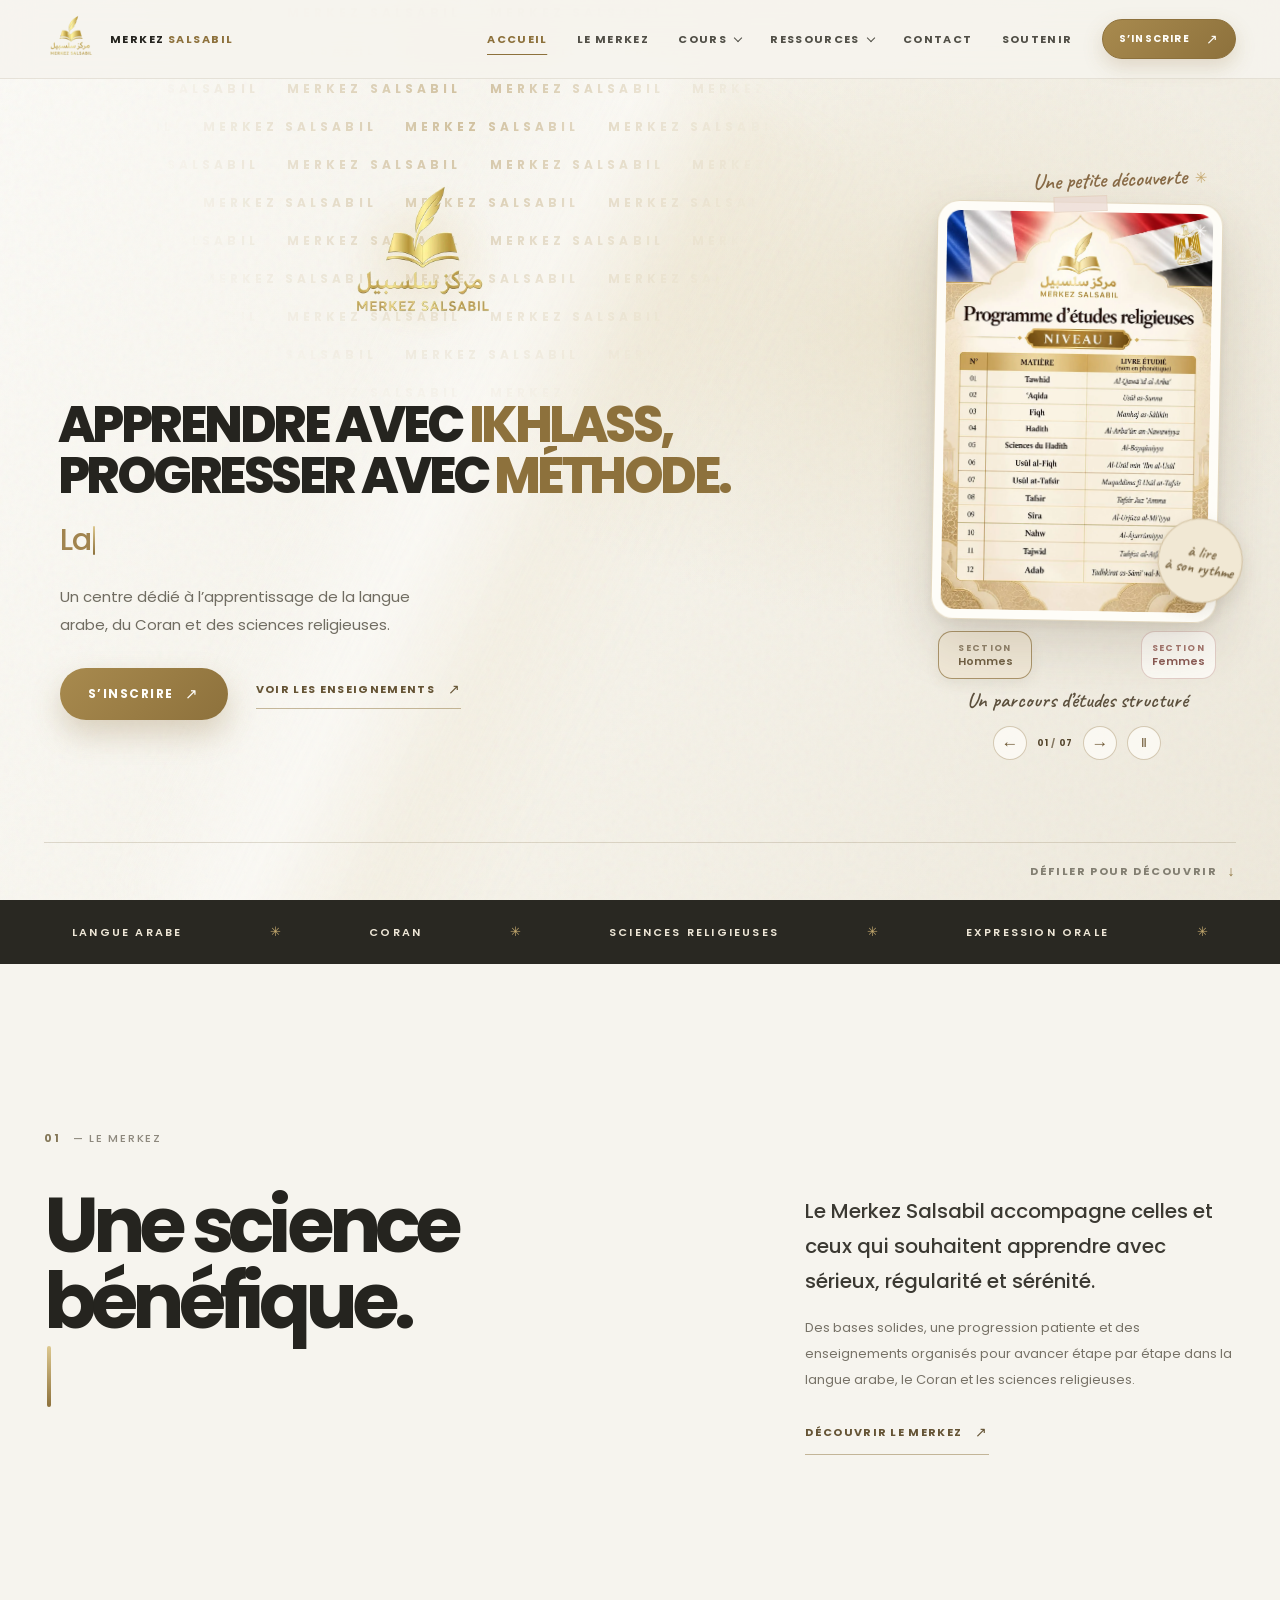
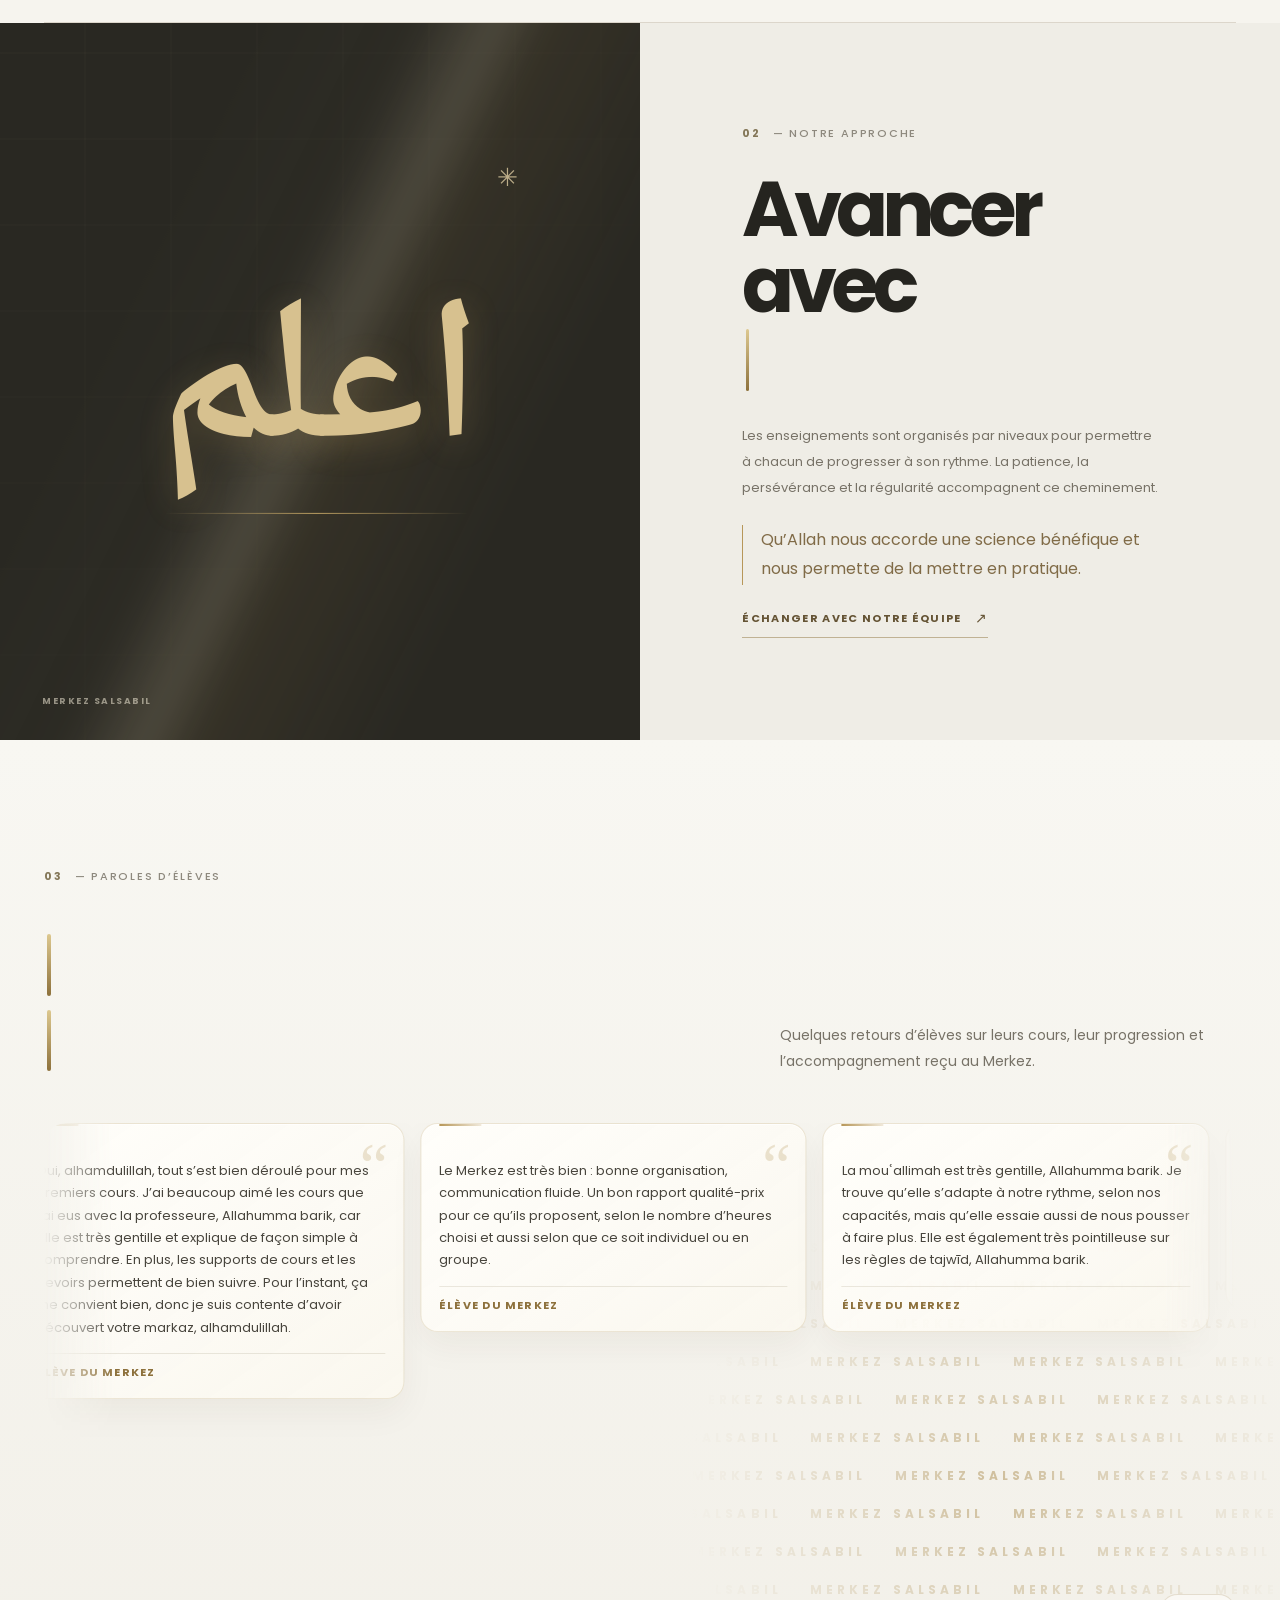
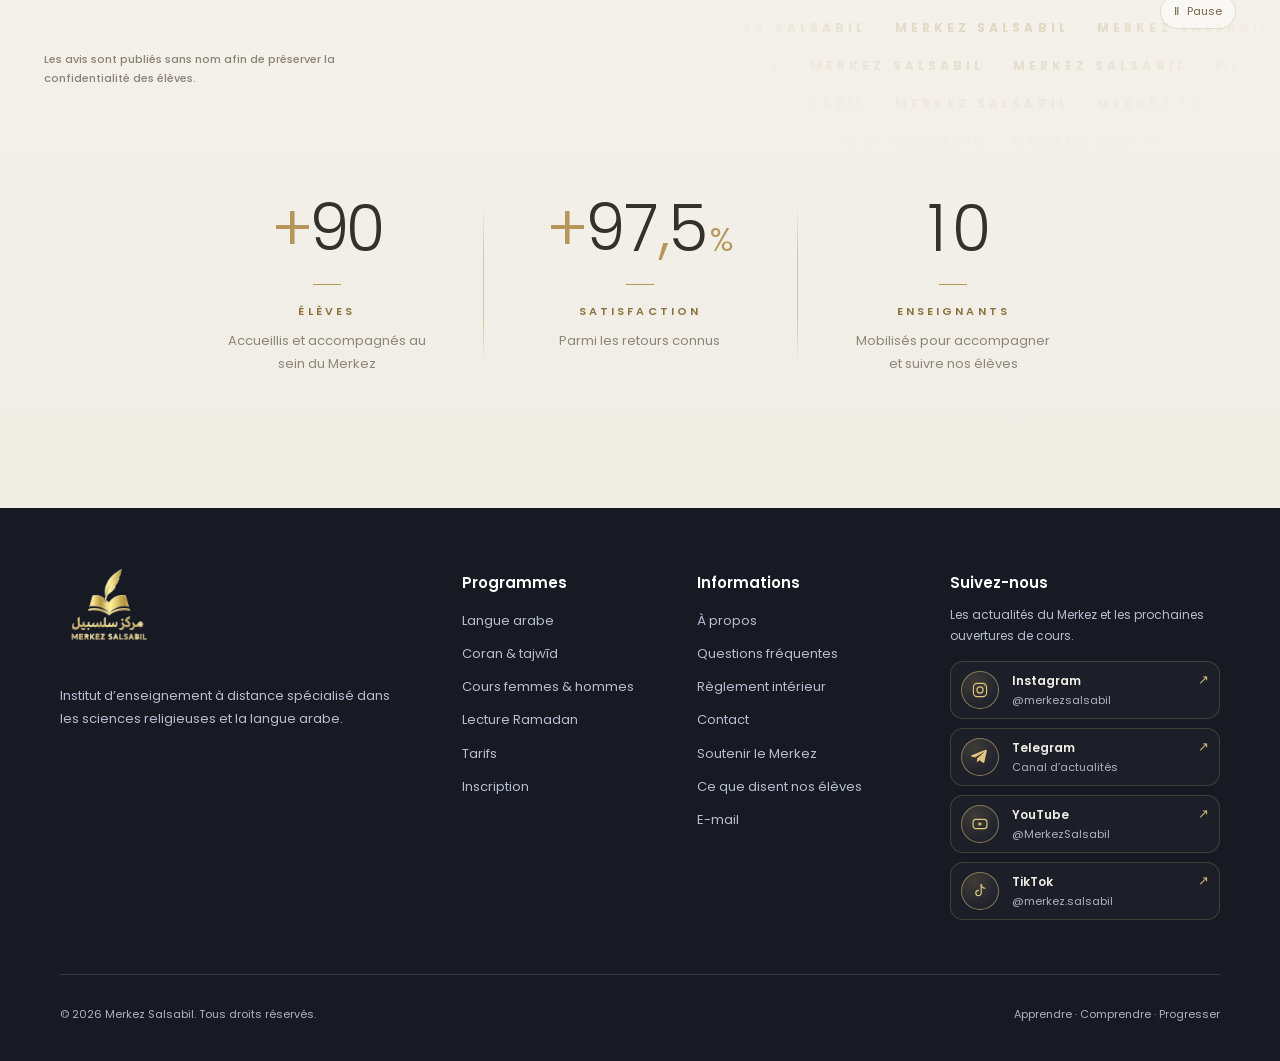
==== commit 67a389d1: "Nouveau règlement, titre d'accueil, chiffres et inscription présentiel - Règlement intérieur remplac" ====
--- a/index.html
+++ b/index.html
@@ -17,7 +17,7 @@
   <meta name="twitter:card" content="summary">
   <link rel="preconnect" href="https://fonts.googleapis.com">
   <link rel="preconnect" href="https://fonts.gstatic.com" crossorigin>
-  <link href="https://fonts.googleapis.com/css2?family=Caveat:wght@500;600;700&amp;family=Noto+Naskh+Arabic:wght@400;600;700&amp;family=Poppins:wght@400;500;600;700;800&amp;display=swap" rel="stylesheet">
+  <link href="https://fonts.googleapis.com/css2?family=Caveat:wght@500;600;700&amp;family=Noto+Naskh+Arabic:wght@400;600;700&amp;family=Poppins:wght@300;400;500;600;700;800&amp;display=swap" rel="stylesheet">
   <link rel="stylesheet" href="styles.css">
   <script src="script.js" defer></script>
 </head>
@@ -63,17 +63,16 @@
 <section class="hero" id="accueil" aria-labelledby="hero-title">
         <div class="hero-light" aria-hidden="true"></div>
         <div class="hero-theme-wash" aria-hidden="true"></div>
-        <div class="hero-brand-transition" data-brand-transition aria-hidden="true">
-          <div class="hero-brand-aura"></div>
-          <img class="hero-brand-logo hero-brand-logo-men" src="assets/affiches/logo-merkez-salsabil-transparent.webp" alt="">
-          <img class="hero-brand-logo hero-brand-logo-women" src="assets/affiches/logo-merkez-salsabil-femmes-transparent.webp" alt="">
-          <span class="hero-brand-shine"></span>
-          <span class="hero-brand-particles" data-brand-particles></span>
-        </div>
-        <div class="hero-topline"><span></span><span>APPRENDRE · COMPRENDRE · PROGRESSER</span></div>
         <div class="hero-content">
           <div class="hero-copy" data-reveal>
-            <h1 id="hero-title">APPRENDRE<br><span>AVEC SENS.</span></h1>
+            <div class="hero-brand-transition" data-brand-transition aria-hidden="true">
+              <div class="hero-brand-aura"></div>
+              <img class="hero-brand-logo hero-brand-logo-men" src="assets/affiches/logo-merkez-salsabil-transparent.webp" alt="">
+              <img class="hero-brand-logo hero-brand-logo-women" src="assets/affiches/logo-merkez-salsabil-femmes-transparent.webp" alt="">
+              <span class="hero-brand-shine"></span>
+              <span class="hero-brand-particles" data-brand-particles></span>
+            </div>
+            <h1 id="hero-title">APPRENDRE AVEC <span>IKHLASS,</span><br>PROGRESSER AVEC <span>MÉTHODE.</span></h1>
             <div class="hero-typing-line" aria-hidden="true"><span data-typing-text>Le Coran.</span><span class="hero-typing-cursor"></span></div>
             <span class="sr-only">Nos enseignements : le Coran, la Sunnah, la langue arabe et les sciences religieuses.</span>
             <p class="hero-description">Un centre dédié à l’apprentissage de la langue arabe, du Coran et des sciences religieuses.</p>
@@ -237,11 +236,29 @@
               </div>
             </div>
             <div class="testimonial-controls" role="group" aria-label="Commandes du défilement des avis">
-              <span class="testimonial-flow-label"><span aria-hidden="true">✳</span> Neuf retours d’élèves · défilement continu</span>
               <button class="testimonial-toggle" type="button" data-testimonial-toggle aria-pressed="false" aria-label="Mettre le défilement en pause"><span aria-hidden="true">Ⅱ</span><span class="testimonial-toggle-label">Pause</span></button>
             </div>
           </div>
           <p class="student-voices-note">Les avis sont publiés sans nom afin de préserver la confidentialité des élèves.</p>
+        </div>
+        <div class="section-shell">
+          <dl class="stats" data-stats aria-label="Le Merkez en chiffres">
+            <div class="stat">
+              <dd class="stat-value" data-stat-value>+90</dd>
+              <dt class="stat-label">Élèves</dt>
+              <dd class="stat-note">Accueillis et accompagnés au sein du Merkez</dd>
+            </div>
+            <div class="stat">
+              <dd class="stat-value" data-stat-value>+97,5 %</dd>
+              <dt class="stat-label">Satisfaction</dt>
+              <dd class="stat-note">Parmi les retours connus</dd>
+            </div>
+            <div class="stat">
+              <dd class="stat-value" data-stat-value>10</dd>
+              <dt class="stat-label">Enseignants</dt>
+              <dd class="stat-note">Mobilisés pour accompagner et suivre nos élèves</dd>
+            </div>
+          </dl>
         </div>
       </section>
     </main>
--- a/styles.css
+++ b/styles.css
@@ -1653,3 +1653,125 @@
 .site-nav > a.nav-cta, .site-nav > a.nav-cta[aria-current="page"], .site-nav > a.nav-cta:hover { color: #fffefa; text-decoration: none; }
 @media (min-width: 951px) { .site-header.fx-header-hidden .nav-group-menu { opacity: 0; visibility: hidden; } }
 @media (max-width: 950px) { .site-nav { background: #f6f4ee; } }
+.regulation-arabic { margin: 6px 0 18px; color: var(--gold-dark); font: 600 clamp(20px, 2.6vw, 26px)/1.9 var(--arabic); text-align: center; }
+
+/* Titre d’accueil « Apprendre avec ikhlass, progresser avec méthode » :
+   plus petit pour respirer sous le logo, mots-clés dorés parcourus par un reflet. */
+.hero { --hero-accent: #8d713c; --hero-accent-light: #f0dfb4; }
+.hero.is-women { --hero-accent: #a6756d; --hero-accent-light: #f6d9d2; }
+.hero h1 { margin-left: -.04em; font-size: clamp(34px, 4.4vw, 64px); letter-spacing: -.07em; line-height: 1.02; }
+@supports (container-type: inline-size) {
+  .hero h1 { font-size: clamp(38px, 6.9cqi, 66px); }
+  @media (max-width: 1000px) { .hero h1 { font-size: clamp(30px, 10.6cqi, 60px); } }
+}
+@media (max-width: 1000px) { .hero h1 { margin-bottom: 20px; } }
+.hero h1.fx-split > span .fx-word { color: transparent !important; background: linear-gradient(100deg, var(--hero-accent) 0%, var(--hero-accent) 38%, var(--hero-accent-light) 50%, var(--hero-accent) 62%, var(--hero-accent) 100%) 100% 0 / 280% 100%; -webkit-background-clip: text; background-clip: text; padding: .08em .09em .12em 0; margin: -.08em -.09em -.12em 0; }
+.hero h1.fx-split.is-in > span .fx-word { animation: fx-char-in .9s var(--ease) both, fx-title-sheen 5.5s ease-in-out infinite; animation-delay: calc(var(--i) * 70ms + 120ms), 1.8s; }
+@keyframes fx-title-sheen { 0%, 55% { background-position: 100% 0; } 85%, 100% { background-position: 0 0; } }
+
+/* Le logo est désormais posé juste au-dessus du titre : l’écart reste le même à toutes les largeurs. */
+.hero-copy .hero-brand-transition { position: relative; top: auto; left: auto; width: clamp(104px, 11vw, 168px); margin: 0 0 clamp(10px, 1.4vw, 20px) -1.2%; transform: none; translate: none; }
+@media (max-width: 1000px) { .hero-copy .hero-brand-transition { width: clamp(88px, 15vw, 128px); } }
+@media (max-width: 620px) {
+  .hero { padding-top: 104px; }
+  .hero-copy .hero-brand-transition { width: 100px; margin-bottom: 12px; }
+}
+.hero-copy .hero-brand-transition { margin-bottom: clamp(18px, 2vw, 30px); }
+@media (max-width: 620px) { .hero-copy .hero-brand-transition { margin-bottom: 18px; } }
+@supports (container-type: inline-size) { @media (max-width: 1000px) { .hero h1 { font-size: clamp(30px, 10.6cqi, 48px); } } }
+
+/* Logo de l’accueil : un peu plus grand et centré au-dessus du titre */
+.hero-copy .hero-brand-transition { width: clamp(128px, 13.5vw, 204px); margin-inline: auto; }
+@media (max-width: 1000px) { .hero-copy .hero-brand-transition { width: clamp(108px, 18vw, 152px); } }
+@media (max-width: 620px) { .hero-copy .hero-brand-transition { width: 124px; } }
+/* Logo de l’accueil légèrement remonté */
+.hero-copy .hero-brand-transition { top: clamp(-28px, -1.8vw, -14px); }
+@media (max-width: 620px) { .hero-copy .hero-brand-transition { top: -12px; } }
+/* Logo de l’accueil remonté davantage */
+.hero-copy .hero-brand-transition { top: clamp(-54px, -3.6vw, -30px); }
+@media (max-width: 1000px) { .hero-copy .hero-brand-transition { top: -20px; margin-bottom: 30px; } }
+@media (max-width: 620px) { .hero-copy .hero-brand-transition { top: -14px; margin-bottom: 34px; } }
+/* Affiche du carrousel un peu plus petite, titre rapproché du logo */
+.hero-carousel { max-width: 304px; }
+.hero-copy .hero-brand-transition { margin-bottom: clamp(2px, .5vw, 8px); }
+@media (max-width: 1000px) { .hero-carousel { max-width: 250px; } .hero-copy .hero-brand-transition { margin-bottom: 14px; } }
+@media (max-width: 760px) { .hero-carousel { max-width: 100%; } }
+@media (max-width: 620px) { .hero-carousel { max-width: 240px; } .hero-copy .hero-brand-transition { margin-bottom: 18px; } }
+@media (min-width: 1001px) { .hero-carousel { max-width: 286px; } }
+
+/* ==========================================================================
+   Le Merkez en chiffres : compteurs à rouleaux sous les avis (novembre 2026)
+   ========================================================================== */
+.stats { display: grid; grid-template-columns: repeat(3, minmax(0, 1fr)); margin: clamp(56px, 7vw, 100px) 0 0; }
+.stat { position: relative; display: flex; flex-direction: column; min-width: 0; padding: clamp(26px, 3vw, 40px) clamp(18px, 2.4vw, 36px) 4px; border-top: 1px solid rgba(117,98,62,.18); }
+.stat:first-child { padding-left: 0; }
+.stat + .stat { border-left: 1px solid rgba(117,98,62,.18); }
+.stat::before { content: ""; position: absolute; top: -1px; left: 0; width: 100%; height: 2px; background: linear-gradient(90deg, var(--gold-dark), var(--gold-pale)); transform: scaleX(0); transform-origin: left; transition: transform 1.3s var(--ease); }
+.stat-value { order: 1; display: flex; align-items: baseline; margin: 0; color: var(--ink); font-size: clamp(54px, 8.2vw, 122px); font-weight: 800; letter-spacing: -.06em; line-height: 1.05; white-space: nowrap; font-variant-numeric: tabular-nums; }
+.stat-label { order: 2; margin: 16px 0 0; color: var(--gold-dark); font-size: 13px; font-weight: 700; letter-spacing: .2em; text-transform: uppercase; }
+.stat-note { order: 3; max-width: 28ch; margin: 8px 0 0; color: #777267; font-size: 14px; line-height: 1.7; }
+.stat-col { display: inline-block; height: 1.05em; overflow: hidden; }
+.stat-strip { display: flex; flex-direction: column; transition: transform 2s cubic-bezier(.16, 1, .3, 1); transition-delay: calc(var(--d, 0) * 110ms + var(--s, 0) * 160ms); will-change: transform; }
+.stat-strip span { display: block; height: 1.05em; }
+.stat-sym { display: inline-block; color: var(--gold-dark); opacity: 0; transform: translateY(.28em) scale(.8); transition: opacity .7s ease, transform .9s var(--ease); transition-delay: calc(var(--s, 0) * 160ms + 500ms); }
+.stat-sym-small { margin-left: .12em; font-size: .46em; letter-spacing: 0; }
+.stats.has-motion .stat-label, .stats.has-motion .stat-note { opacity: 0; transform: translateY(16px); filter: blur(5px); transition: opacity .8s var(--ease), transform .8s var(--ease), filter .8s var(--ease); transition-delay: calc(var(--s, 0) * 160ms + 700ms); }
+.stats.has-motion .stat-note { transition-delay: calc(var(--s, 0) * 160ms + 860ms); }
+.stats.is-in .stat::before { transform: scaleX(1); transition-delay: calc(var(--s, 0) * 160ms); }
+.stats.is-in .stat-strip { transform: translateY(calc((10 + var(--n)) * -1.05em)); }
+.stats.is-in .stat-sym { opacity: 1; transform: none; }
+.stats.is-in .stat-label, .stats.is-in .stat-note { opacity: 1; transform: none; filter: none; }
+@media (max-width: 760px) {
+  .stats { grid-template-columns: minmax(0, 1fr); margin-top: 52px; }
+  .stat, .stat:first-child { padding: 24px 0 26px; }
+  .stat + .stat { border-left: 0; }
+  .stat-value { font-size: clamp(64px, 21vw, 104px); }
+  .stat-label { margin-top: 10px; }
+}
+.stat-value { font-variant-numeric: normal; letter-spacing: -.03em; }
+.stat-col { overflow: visible; overflow-y: clip; text-align: center; }
+.stat-strip { align-items: center; }
+.stat-sym-tight { margin-inline: -.05em -.02em; }
+
+/* Le Merkez en chiffres — version épurée : chiffres fins, filets discrets, beaucoup d’air */
+.stats { max-width: 940px; margin: clamp(64px, 8vw, 112px) auto 0; text-align: center; }
+.stat, .stat:first-child { align-items: center; padding: 4px clamp(14px, 3vw, 44px); border-top: 0; }
+.stat + .stat { border-left: 0; }
+.stat::before { display: none; }
+.stat + .stat::after { content: ""; position: absolute; top: 8%; bottom: 8%; left: 0; width: 1px; background: linear-gradient(180deg, transparent, rgba(141,113,60,.32) 30%, rgba(141,113,60,.32) 70%, transparent); transform: scaleY(0); transition: transform 1.2s var(--ease); transition-delay: calc(var(--s, 0) * 160ms); }
+.stats.is-in .stat + .stat::after, .stats:not(.has-motion) .stat + .stat::after { transform: scaleY(1); }
+.stat-value { justify-content: center; color: #33312b; font-size: clamp(40px, 5vw, 66px); font-weight: 300; letter-spacing: -.035em; line-height: 1.1; }
+.stat-col, .stat-strip span { height: 1.1em; }
+.stats.is-in .stat-strip { transform: translateY(calc((10 + var(--n)) * -1.1em)); }
+.stat-strip { transition-duration: 2.4s; }
+.stat-sym { color: var(--gold); font-weight: 300; }
+.stat-sym-small { margin-left: .14em; font-size: .5em; }
+.stat-label { margin-top: 20px; color: var(--gold-dark); font-size: 11px; font-weight: 600; letter-spacing: .28em; }
+.stat-label::before { content: ""; display: block; width: 28px; height: 1px; margin: 0 auto 18px; background: var(--gold); transform: scaleX(0); transition: transform 1s var(--ease); transition-delay: calc(var(--s, 0) * 160ms + 600ms); }
+.stats.is-in .stat-label::before, .stats:not(.has-motion) .stat-label::before { transform: scaleX(1); }
+.stat-note { max-width: 25ch; margin: 10px auto 0; color: #8b867a; font-size: 13px; line-height: 1.75; }
+@media (max-width: 760px) {
+  .stats { margin-top: 48px; text-align: left; border-bottom: 1px solid rgba(117,98,62,.16); }
+  .stat, .stat:first-child { display: grid; grid-template-columns: 128px minmax(0, 1fr); column-gap: 20px; align-items: center; padding: 22px 0; border-top: 1px solid rgba(117,98,62,.16); }
+  .stat + .stat::after, .stat-label::before { display: none; }
+  .stat-value { grid-row: 1 / span 2; justify-content: flex-start; font-size: 40px; }
+  .stat-label { grid-column: 2; align-self: end; margin: 0; }
+  .stat-note { grid-column: 2; align-self: start; max-width: none; margin: 6px 0 0; }
+}
+.stat-sym-tight { margin-inline: .01em .03em; }
+.testimonial-controls { justify-content: flex-end; }
+
+/* Trame MERKEZ SALSABIL dans la section des avis : limitée en hauteur, fondue avant les chiffres */
+.student-voices { isolation: isolate; }
+.fx-lattice-voices { inset: 0 0 auto 0; justify-content: flex-start; padding-top: 8px;
+  -webkit-mask-image: radial-gradient(circle closest-side, #000 0%, rgba(0,0,0,.5) 45%, transparent 100%), linear-gradient(180deg, #000 calc(100% - 110px), transparent);
+  mask-image: radial-gradient(circle closest-side, #000 0%, rgba(0,0,0,.5) 45%, transparent 100%), linear-gradient(180deg, #000 calc(100% - 110px), transparent);
+  -webkit-mask-size: 620px 620px, 100% 100%; mask-size: 620px 620px, 100% 100%;
+  -webkit-mask-position: calc(var(--fx-lx, -900px) - 310px) calc(var(--fx-ly, -900px) - 310px), 0 0; mask-position: calc(var(--fx-lx, -900px) - 310px) calc(var(--fx-ly, -900px) - 310px), 0 0;
+  -webkit-mask-repeat: no-repeat; mask-repeat: no-repeat;
+  -webkit-mask-composite: source-in; mask-composite: intersect; }
+@media (max-width: 760px) { .fx-lattice-voices { -webkit-mask-size: 380px 380px, 100% 100%; mask-size: 380px 380px, 100% 100%; } }
+.fx-lattice-voices.is-drifting { animation-name: fx-lattice-drift-voices; }
+@keyframes fx-lattice-drift-voices { from { -webkit-mask-position: -10% 5%, 0 0; mask-position: -10% 5%, 0 0; } to { -webkit-mask-position: 110% 60%, 0 0; mask-position: 110% 60%, 0 0; } }
+.enroll-kicker { display: flex; flex-wrap: wrap; align-items: center; gap: 8px 12px; }
+.enroll-badge { padding: 5px 11px; border: 1px solid rgba(224,206,166,.4); border-radius: 999px; color: #f1e3bd; background: rgba(224,206,166,.1); font-size: 10px; letter-spacing: .12em; }
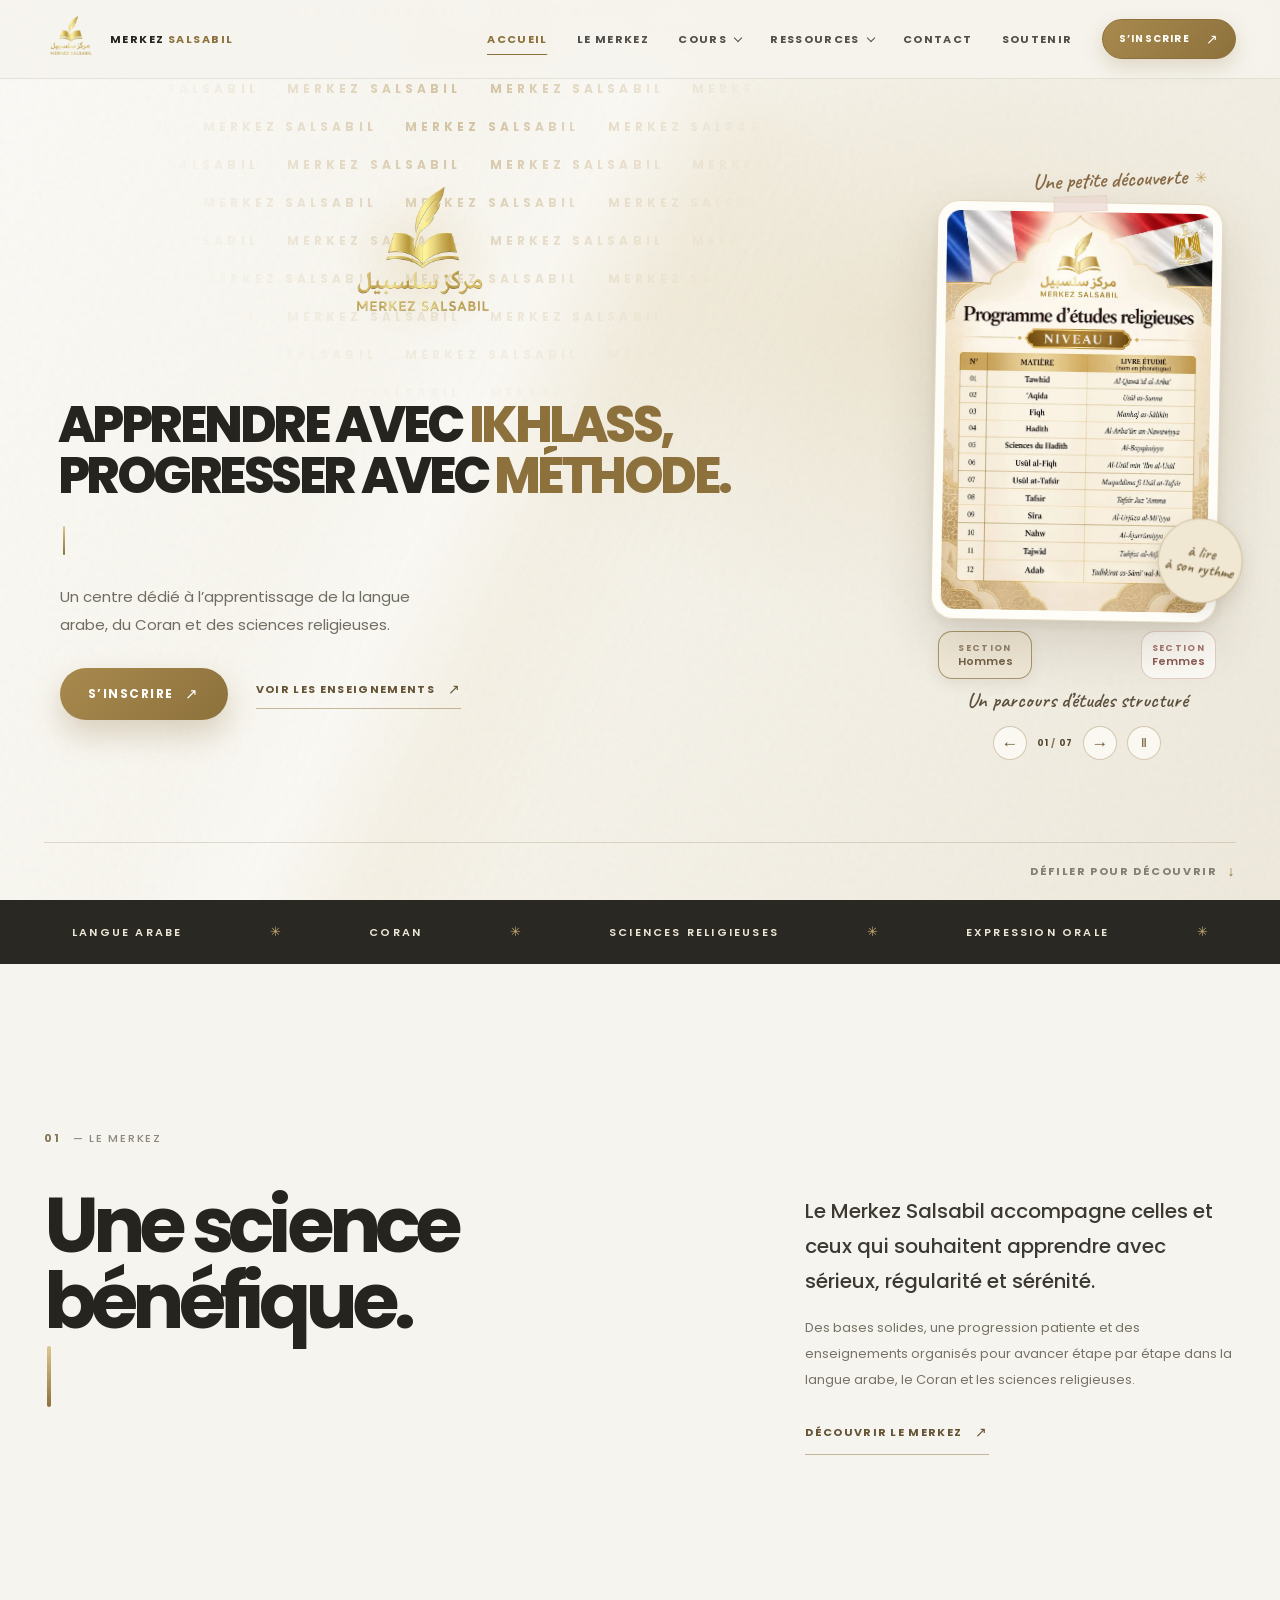
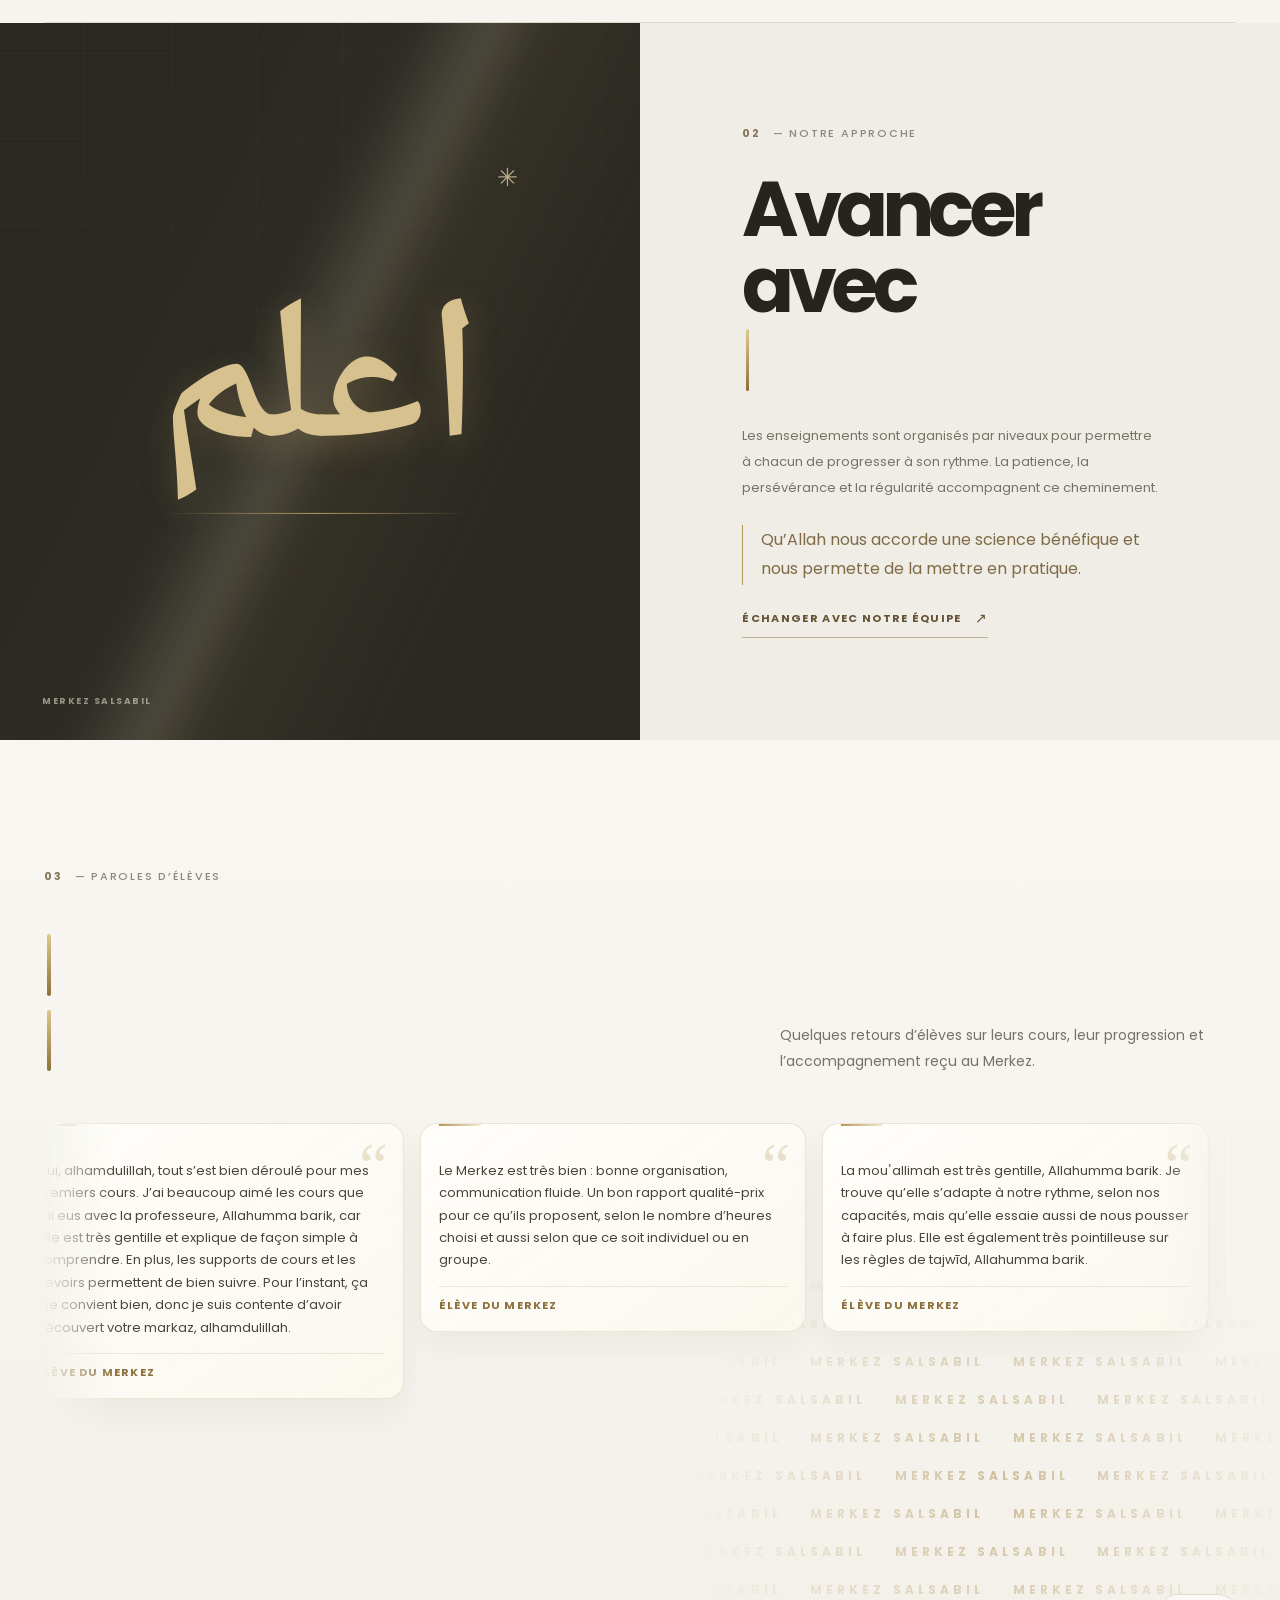
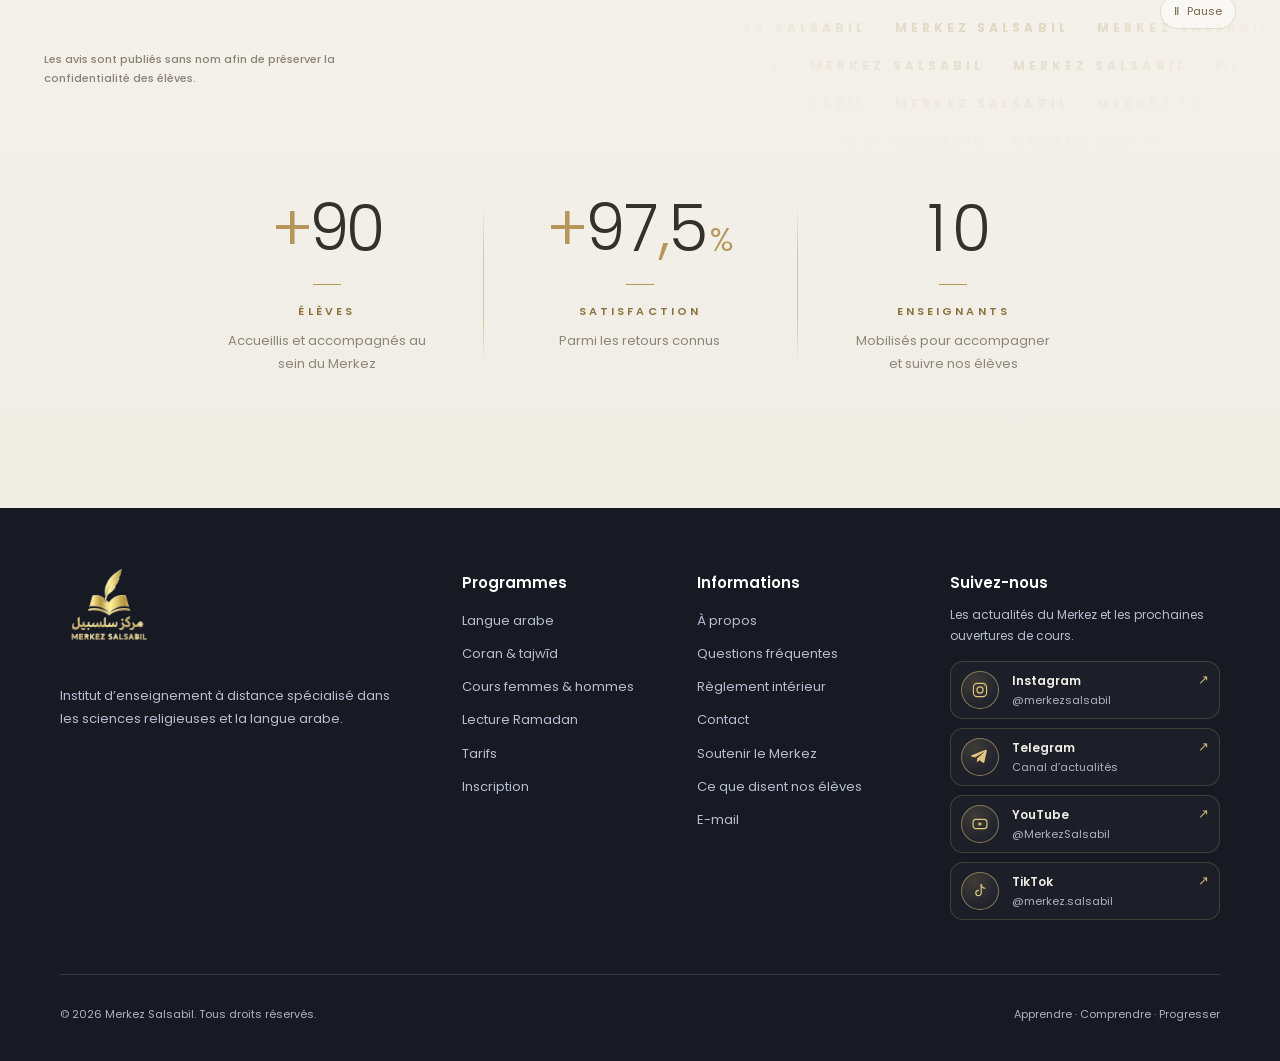
==== commit c044ca19: "Page Programmes par rubriques, symboles sans emoji sur mobile - Programmes : quatre rubriques par ma" ====
--- a/index.html
+++ b/index.html
@@ -55,7 +55,7 @@
           </div>
           <a href="contact.html#contact">Contact</a>
           <a href="soutenir.html#don">Soutenir</a>
-          <a class="nav-contact nav-cta" href="inscription.html#inscription">S’inscrire <span aria-hidden="true">↗</span></a>
+          <a class="nav-contact nav-cta" href="inscription.html#inscription">S’inscrire <span aria-hidden="true">↗︎</span></a>
         </nav>
       </div>
     </header>
@@ -77,12 +77,12 @@
             <span class="sr-only">Nos enseignements : le Coran, la Sunnah, la langue arabe et les sciences religieuses.</span>
             <p class="hero-description">Un centre dédié à l’apprentissage de la langue arabe, du Coran et des sciences religieuses.</p>
             <div class="hero-actions">
-              <a class="hero-cta" href="inscription.html#inscription">S’inscrire <span aria-hidden="true">↗</span></a>
-              <a class="line-link" href="enseignements.html#enseignements">Voir les enseignements <span aria-hidden="true">↗</span></a>
+              <a class="hero-cta" href="inscription.html#inscription">S’inscrire <span aria-hidden="true">↗︎</span></a>
+              <a class="line-link" href="enseignements.html#enseignements">Voir les enseignements <span aria-hidden="true">↗︎</span></a>
             </div>
           </div>
           <aside class="hero-carousel" data-carousel role="region" aria-roledescription="carrousel" aria-label="Quelques affiches du Merkez Salsabil">
-            <p class="hero-carousel-note" aria-hidden="true">Une petite découverte <span>✳</span></p>
+            <p class="hero-carousel-note" aria-hidden="true">Une petite découverte <span>✳︎</span></p>
             <div class="hero-carousel-stage">
               <div class="hero-carousel-viewport">
                 <div class="hero-carousel-track">
@@ -151,8 +151,8 @@
 
       <div class="discipline-ribbon" aria-hidden="true">
         <div class="discipline-ribbon-track">
-          <div class="discipline-ribbon-group"><span>LANGUE ARABE</span><i>✳</i><span>CORAN</span><i>✳</i><span>SCIENCES RELIGIEUSES</span><i>✳</i><span>EXPRESSION ORALE</span><i>✳</i></div>
-          <div class="discipline-ribbon-group"><span>LANGUE ARABE</span><i>✳</i><span>CORAN</span><i>✳</i><span>SCIENCES RELIGIEUSES</span><i>✳</i><span>EXPRESSION ORALE</span><i>✳</i></div>
+          <div class="discipline-ribbon-group"><span>LANGUE ARABE</span><i>✳︎</i><span>CORAN</span><i>✳︎</i><span>SCIENCES RELIGIEUSES</span><i>✳︎</i><span>EXPRESSION ORALE</span><i>✳︎</i></div>
+          <div class="discipline-ribbon-group"><span>LANGUE ARABE</span><i>✳︎</i><span>CORAN</span><i>✳︎</i><span>SCIENCES RELIGIEUSES</span><i>✳︎</i><span>EXPRESSION ORALE</span><i>✳︎</i></div>
         </div>
       </div>
 
@@ -164,18 +164,18 @@
           <div class="intro-copy" data-reveal>
             <p class="intro-lead">Le Merkez Salsabil accompagne celles et ceux qui souhaitent apprendre avec sérieux, régularité et sérénité.</p>
             <p>Des bases solides, une progression patiente et des enseignements organisés pour avancer étape par étape dans la langue arabe, le Coran et les sciences religieuses.</p>
-            <a class="line-link" href="le-merkez.html#presentation">Découvrir le Merkez <span aria-hidden="true">↗</span></a>
+            <a class="line-link" href="le-merkez.html#presentation">Découvrir le Merkez <span aria-hidden="true">↗︎</span></a>
           </div>
         </div>
       </section>
 <section class="approach" id="approche" aria-labelledby="approach-title">
-        <div class="approach-visual" aria-hidden="true"><span class="approach-arabic" lang="ar">اعلم</span><span class="approach-cross">✳</span><span class="approach-index">MERKEZ SALSABIL</span></div>
+        <div class="approach-visual" aria-hidden="true"><span class="approach-arabic" lang="ar">اعلم</span><span class="approach-cross">✳︎</span><span class="approach-index">MERKEZ SALSABIL</span></div>
         <div class="approach-copy" data-reveal>
           <p class="section-index">02 <span>— Notre approche</span></p>
           <h2 id="approach-title">Avancer avec<br><span class="heading-typewrite-line" data-heading-typewrite-group><span data-heading-typewrite aria-hidden="true">méthode et sérénité.</span><span class="heading-typewrite-cursor" aria-hidden="true"></span><span class="sr-only">méthode et sérénité.</span></span></h2>
           <p>Les enseignements sont organisés par niveaux pour permettre à chacun de progresser à son rythme. La patience, la persévérance et la régularité accompagnent ce cheminement.</p>
           <blockquote>Qu’Allah nous accorde une science bénéfique et nous permette de la mettre en pratique.</blockquote>
-          <a class="line-link" href="contact.html#contact">Échanger avec notre équipe <span aria-hidden="true">↗</span></a>
+          <a class="line-link" href="contact.html#contact">Échanger avec notre équipe <span aria-hidden="true">↗︎</span></a>
         </div>
       </section>
       <section class="student-voices section-space" id="avis" aria-labelledby="student-voices-title">
@@ -220,7 +220,7 @@
             </article>
             <article class="student-testimonial" data-testimonial-slide>
               <span class="testimonial-quote-mark" aria-hidden="true">“</span>
-              <blockquote><span class="testimonial-greeting" lang="ar" dir="rtl">السَّلَامُ عَلَيْكُمْ وَرَحْمَةُ اللَّهِ وَبَرَكَاتُهُ</span><br><br>Je voulais faire un retour sur les cours du programme Furqān. La professeure Lila est vraiment très douce et très patiente. Elle s’organise en fonction de nos horaires à chaque fois et essaie de faire en sorte que cela convienne à tout le monde. Elle est bienveillante et prend également le temps d’expliquer à celles qui ont un peu plus de mal. Les cours se sont arrêtés et ça me manque. C’était mon petit moment. J’ai hâte que cela reprenne et c’est encore plus motivant en sachant que cela continuera avec la même professeure, in shā’ Allah. 🌸</blockquote>
+              <blockquote><span class="testimonial-greeting" lang="ar" dir="rtl">السَّلَامُ عَلَيْكُمْ وَرَحْمَةُ اللَّهِ وَبَرَكَاتُهُ</span><br><br>Je voulais faire un retour sur les cours du programme Furqān. La professeure Lila est vraiment très douce et très patiente. Elle s’organise en fonction de nos horaires à chaque fois et essaie de faire en sorte que cela convienne à tout le monde. Elle est bienveillante et prend également le temps d’expliquer à celles qui ont un peu plus de mal. Les cours se sont arrêtés et ça me manque. C’était mon petit moment. J’ai hâte que cela reprenne et c’est encore plus motivant en sachant que cela continuera avec la même professeure, in shā’ Allah.<span class="emoji-desktop" aria-hidden="true"> 🌸</span></blockquote>
               <p class="testimonial-author">Élève du programme Furqān</p>
             </article>
             <article class="student-testimonial" data-testimonial-slide>
@@ -296,19 +296,19 @@
         <div class="footer-follow-links">
           <a href="https://www.instagram.com/merkezsalsabil" target="_blank" rel="noopener noreferrer" aria-label="Suivre Merkez Salsabil sur Instagram">
             <span class="footer-follow-icon" aria-hidden="true"><svg viewBox="0 0 24 24"><rect x="3.25" y="3.25" width="17.5" height="17.5" rx="5"/><circle cx="12" cy="12" r="4.1"/><circle class="footer-icon-dot" cx="17.6" cy="6.6" r=".8"/></svg></span>
-            <span class="footer-follow-copy"><strong>Instagram</strong><small>@merkezsalsabil</small></span><span class="footer-follow-arrow" aria-hidden="true">↗</span>
+            <span class="footer-follow-copy"><strong>Instagram</strong><small>@merkezsalsabil</small></span><span class="footer-follow-arrow" aria-hidden="true">↗︎</span>
           </a>
           <a href="https://t.me/MerkezSalsabil" target="_blank" rel="noopener noreferrer" aria-label="Rejoindre le canal Telegram du Merkez Salsabil">
             <span class="footer-follow-icon" aria-hidden="true"><svg viewBox="0 0 24 24"><path d="M21 4.25 17.8 19c-.24 1.04-.87 1.3-1.76.8l-4.9-3.62-2.37 2.28c-.26.27-.48.49-.98.49l.35-4.99 9.1-8.23c.4-.35-.09-.55-.62-.2L5.37 12.7.55 11.2c-1.05-.33-1.07-1.05.22-1.56L19.6 2.4c.87-.32 1.63.2 1.4 1.85Z"/></svg></span>
-            <span class="footer-follow-copy"><strong>Telegram</strong><small>Canal d’actualités</small></span><span class="footer-follow-arrow" aria-hidden="true">↗</span>
+            <span class="footer-follow-copy"><strong>Telegram</strong><small>Canal d’actualités</small></span><span class="footer-follow-arrow" aria-hidden="true">↗︎</span>
           </a>
           <a href="https://www.youtube.com/@MerkezSalsabil" target="_blank" rel="noopener noreferrer" aria-label="Suivre Merkez Salsabil sur YouTube">
             <span class="footer-follow-icon" aria-hidden="true"><svg viewBox="0 0 24 24"><rect x="2.75" y="5.75" width="18.5" height="12.5" rx="4"/><path class="footer-icon-dot" d="M10.2 9.2v5.6l4.9-2.8z"/></svg></span>
-            <span class="footer-follow-copy"><strong>YouTube</strong><small>@MerkezSalsabil</small></span><span class="footer-follow-arrow" aria-hidden="true">↗</span>
+            <span class="footer-follow-copy"><strong>YouTube</strong><small>@MerkezSalsabil</small></span><span class="footer-follow-arrow" aria-hidden="true">↗︎</span>
           </a>
           <a href="https://www.tiktok.com/@merkez.salsabil" target="_blank" rel="noopener noreferrer" aria-label="Suivre Merkez Salsabil sur TikTok">
             <span class="footer-follow-icon" aria-hidden="true"><svg viewBox="0 0 24 24"><path d="M13.6 3.5v11.2a3.6 3.6 0 1 1-3.6-3.6"/><path d="M13.6 3.5c.4 2.7 2.2 4.5 5 4.8"/></svg></span>
-            <span class="footer-follow-copy"><strong>TikTok</strong><small>@merkez.salsabil</small></span><span class="footer-follow-arrow" aria-hidden="true">↗</span>
+            <span class="footer-follow-copy"><strong>TikTok</strong><small>@merkez.salsabil</small></span><span class="footer-follow-arrow" aria-hidden="true">↗︎</span>
           </a>
         </div>
       </section>
--- a/styles.css
+++ b/styles.css
@@ -419,7 +419,7 @@
 .hero-carousel-stage { position: relative; padding: 9px; border: 1px solid rgba(176,146,87,.34); border-radius: 22px; background: rgba(255,254,250,.91); box-shadow: 0 24px 54px rgba(76,59,30,.16), 0 5px 12px rgba(76,59,30,.07); transform: rotate(1deg); transition: transform .55s var(--ease), box-shadow .4s ease,border-color .8s ease,background .8s ease; }
 .hero-carousel:hover .hero-carousel-stage { transform: rotate(0) translateY(-4px); box-shadow: 0 30px 66px rgba(76,59,30,.2), 0 7px 16px rgba(76,59,30,.08); }
 .hero-carousel-stage::before { content: ""; position: absolute; z-index: 2; top: -7px; left: 50%; width: 54px; height: 16px; border: 1px solid rgba(198,164,119,.18); background: rgba(234,217,209,.72); transform: translateX(-50%) rotate(-3deg); }
-.hero-carousel-stage::after { content: "✳"; position: absolute; z-index: 2; top: 13px; right: 15px; color: rgba(255,255,255,.93); font-size: 17px; text-shadow: 0 1px 6px rgba(59,47,28,.55); pointer-events: none; }
+.hero-carousel-stage::after { content: "✳︎"; position: absolute; z-index: 2; top: 13px; right: 15px; color: rgba(255,255,255,.93); font-size: 17px; text-shadow: 0 1px 6px rgba(59,47,28,.55); pointer-events: none; }
 .hero-carousel-viewport { overflow: hidden; border-radius: 14px; background: #f3eee4; transition:background .8s ease; }
 .hero-carousel-track { display: flex; transition: transform .72s cubic-bezier(.22,.8,.24,1); will-change: transform; }
 .hero-slide { position: relative; display: block; flex: 0 0 100%; width: 100%; aspect-ratio: 2 / 3; overflow: hidden; padding: 0; border: 0; background: #f6f0e4; cursor: zoom-in; }
@@ -1775,3 +1775,31 @@
 @keyframes fx-lattice-drift-voices { from { -webkit-mask-position: -10% 5%, 0 0; mask-position: -10% 5%, 0 0; } to { -webkit-mask-position: 110% 60%, 0 0; mask-position: 110% 60%, 0 0; } }
 .enroll-kicker { display: flex; flex-wrap: wrap; align-items: center; gap: 8px 12px; }
 .enroll-badge { padding: 5px 11px; border: 1px solid rgba(224,206,166,.4); border-radius: 999px; color: #f1e3bd; background: rgba(224,206,166,.1); font-size: 10px; letter-spacing: .12em; }
+
+/* Sur téléphone et tablette, les flèches et symboles restent des caractères simples (jamais d’emoji).
+   Chaque symbole concerné est aussi suivi, dans le code, du sélecteur « texte » U+FE0E. */
+:root { font-variant-emoji: text; }
+@media (max-width: 950px), (pointer: coarse) { .emoji-desktop { display: none; } }
+
+/* ==========================================================================
+   Page Programmes simplifiée : une rubrique par matière, un seul filtre (novembre 2026)
+   ========================================================================== */
+.program-toolbar { display: flex; flex-wrap: wrap; align-items: center; justify-content: space-between; gap: 14px 28px; padding: 16px 0; border-block: 1px solid var(--line); }
+.program-jump { display: flex; flex-wrap: wrap; gap: 8px; }
+.program-chip { display: inline-flex; align-items: center; min-height: 40px; padding: 0 16px; border: 1px solid rgba(141,113,60,.28); border-radius: 999px; color: #4d4a41; background: rgba(255,254,250,.7); font-size: 13px; font-weight: 500; transition: border-color .25s ease, color .25s ease, background .25s ease, transform .3s var(--ease); }
+.program-chip:hover { border-color: rgba(141,113,60,.75); color: #6b5529; background: #fffefa; transform: translateY(-2px); }
+.program-toolbar .audience-filters { display: flex; flex-wrap: wrap; align-items: center; gap: 6px; margin: 0; }
+.program-show-label { margin-right: 6px; color: #8b867a; font-size: 11px; font-weight: 700; letter-spacing: .16em; text-transform: uppercase; }
+.program-section { padding-top: clamp(44px, 6vw, 76px); scroll-margin-top: 96px; }
+.program-section[hidden] { display: none; }
+.program-section-head { display: flex; align-items: baseline; gap: 16px; margin-bottom: clamp(22px, 3vw, 34px); padding-bottom: 16px; border-bottom: 1px solid var(--line); }
+.program-section-num { color: var(--gold-dark); font-size: 11px; font-weight: 700; letter-spacing: .16em; }
+.program-section-head h3 { margin: 0; font-size: clamp(26px, 3.6vw, 44px); font-weight: 700; letter-spacing: -.055em; line-height: 1.05; }
+.program-section-count { margin-left: auto; color: #8b867a; font-size: 12px; white-space: nowrap; }
+.poster-section .regulation-cta { margin-top: clamp(52px, 7vw, 90px); }
+@media (max-width: 760px) {
+  .program-toolbar { align-items: flex-start; flex-direction: column; gap: 14px; }
+  .program-chip { min-height: 40px; padding: 0 14px; font-size: 12px; }
+  .program-section-head { flex-wrap: wrap; gap: 6px 12px; }
+}
+.program-chip[hidden] { display: none; }
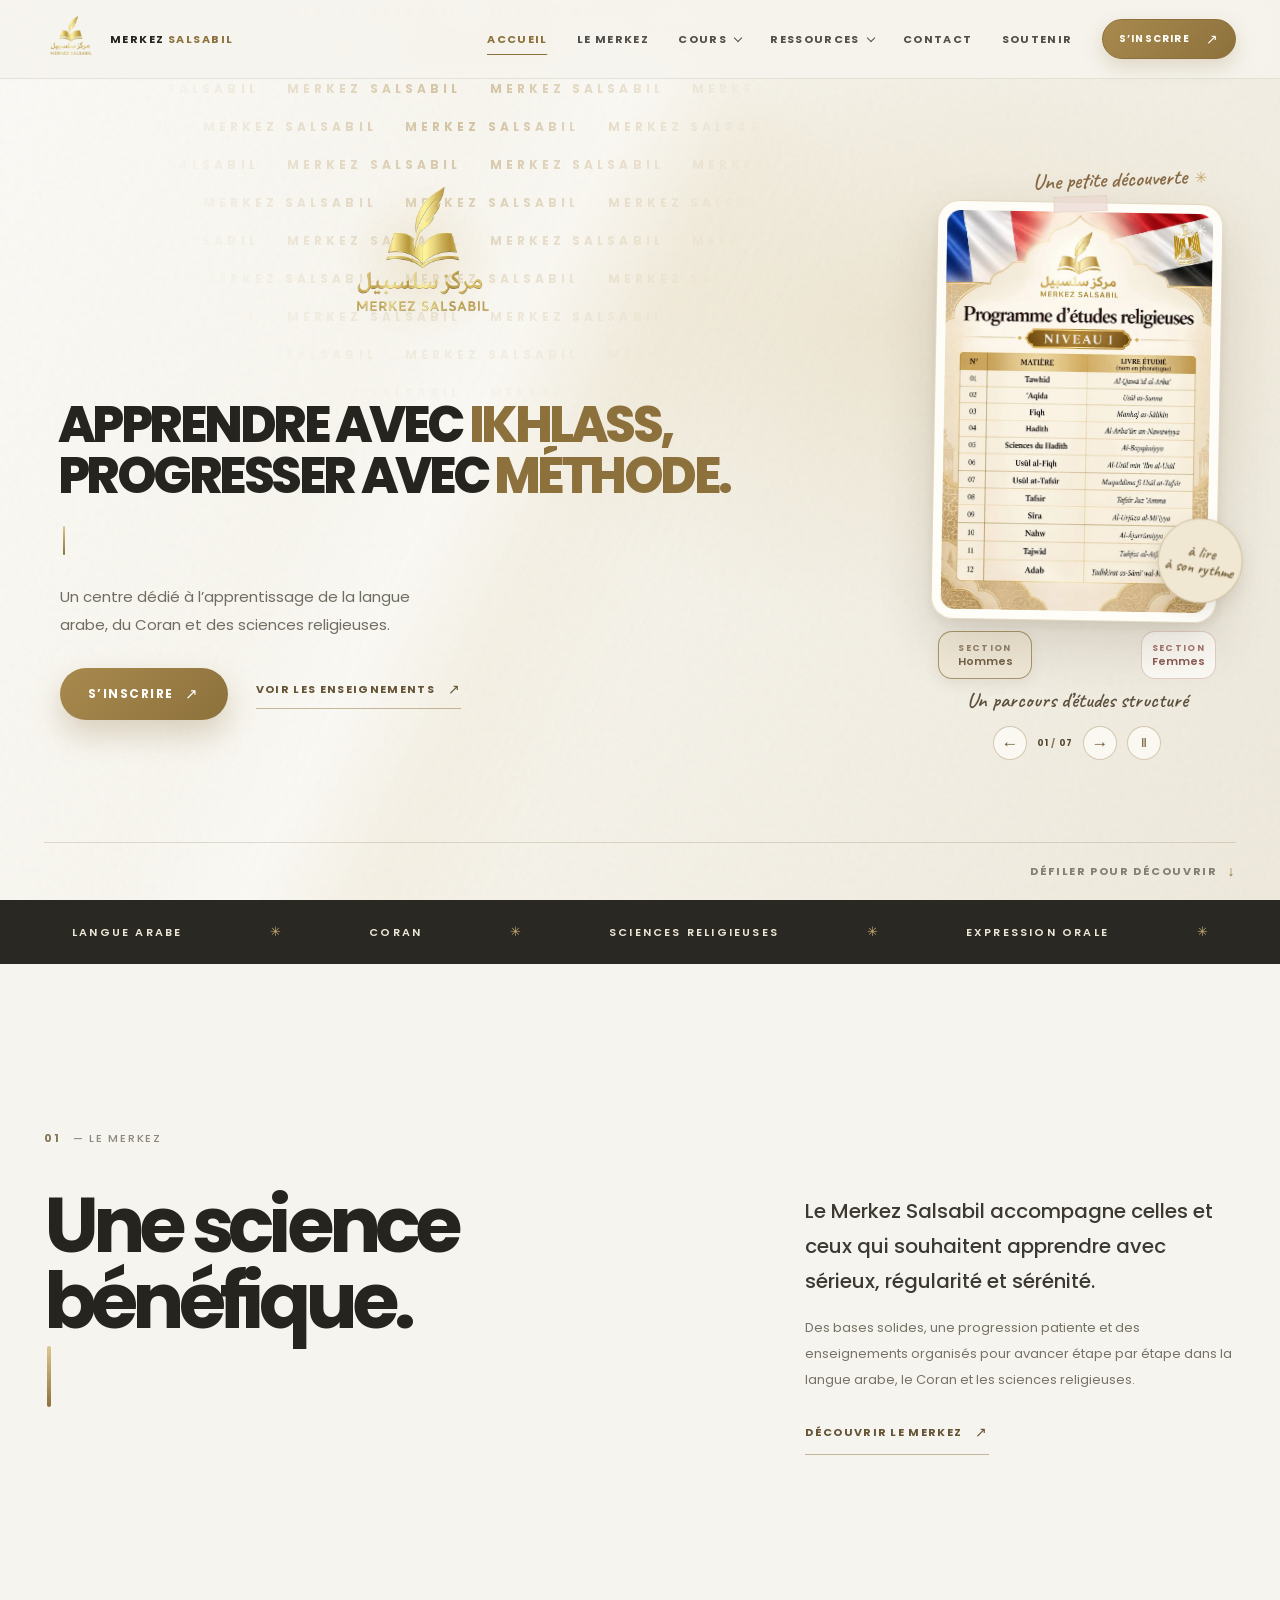
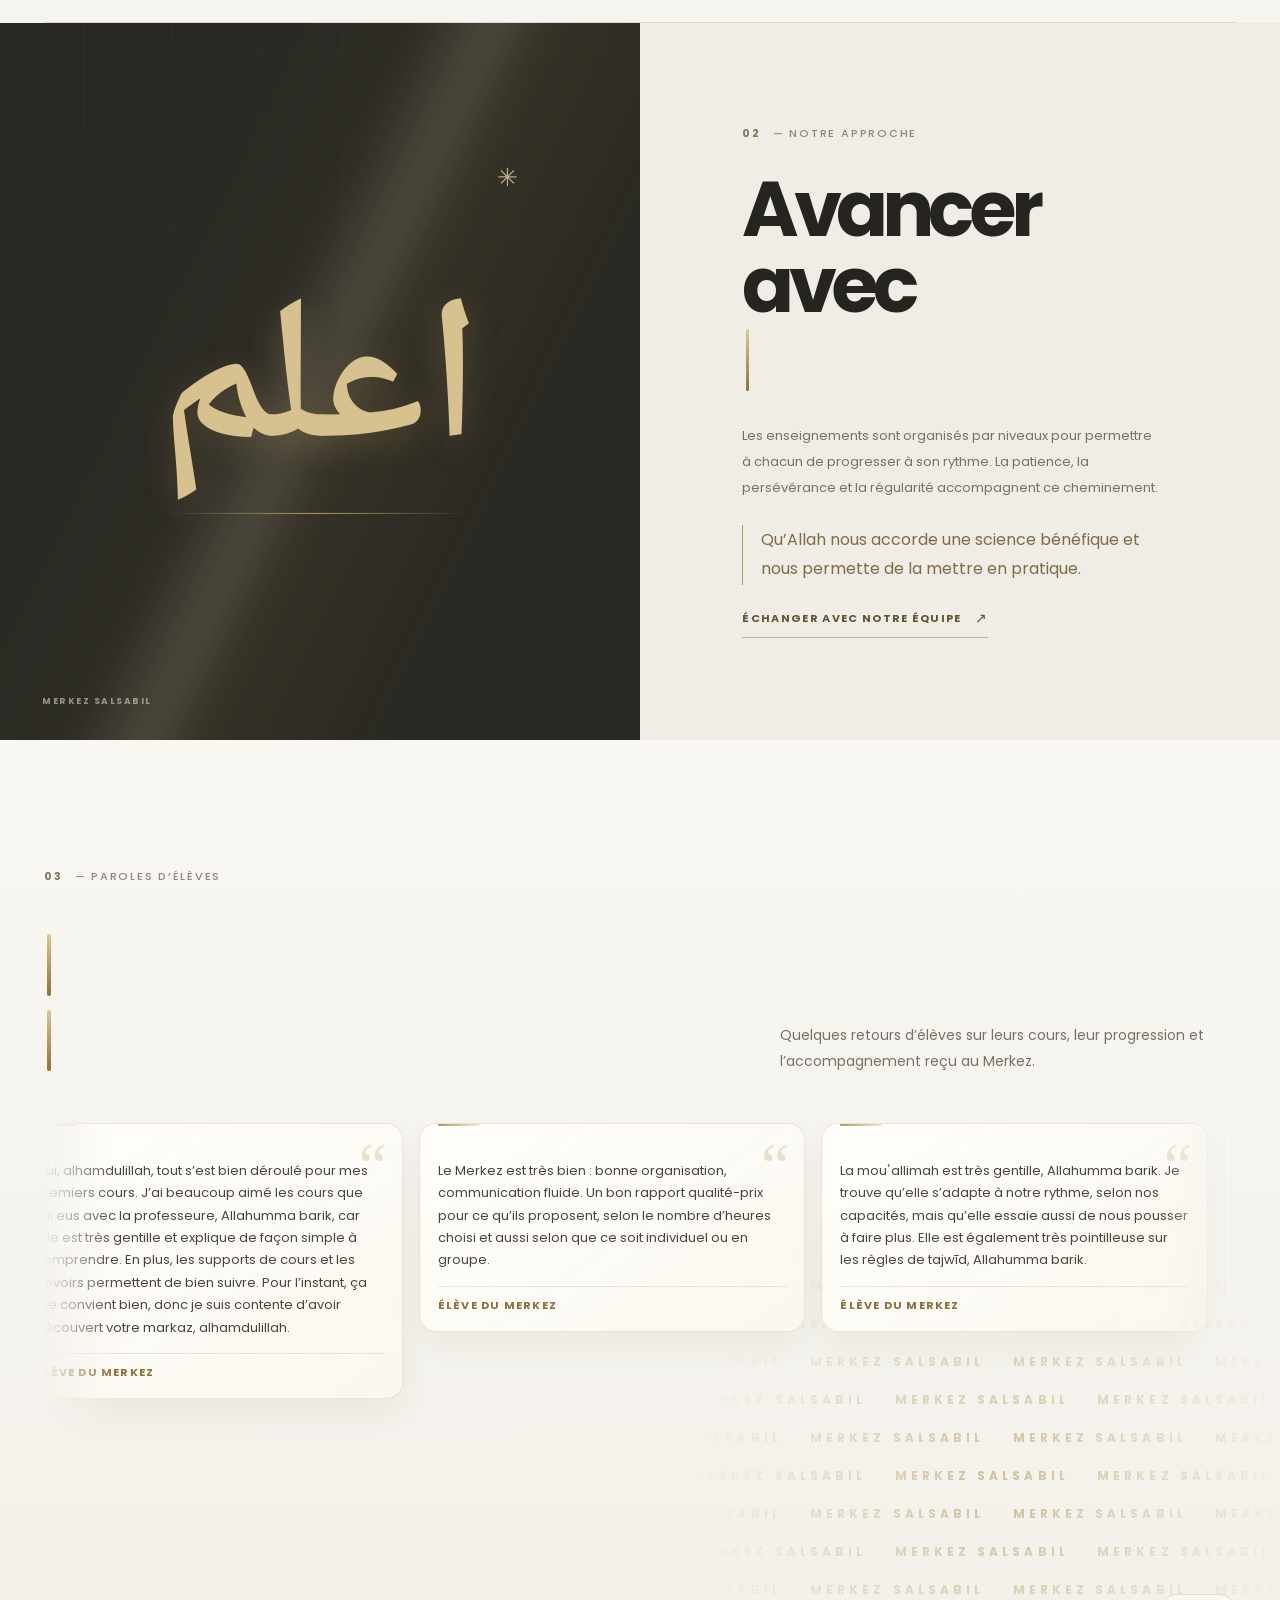
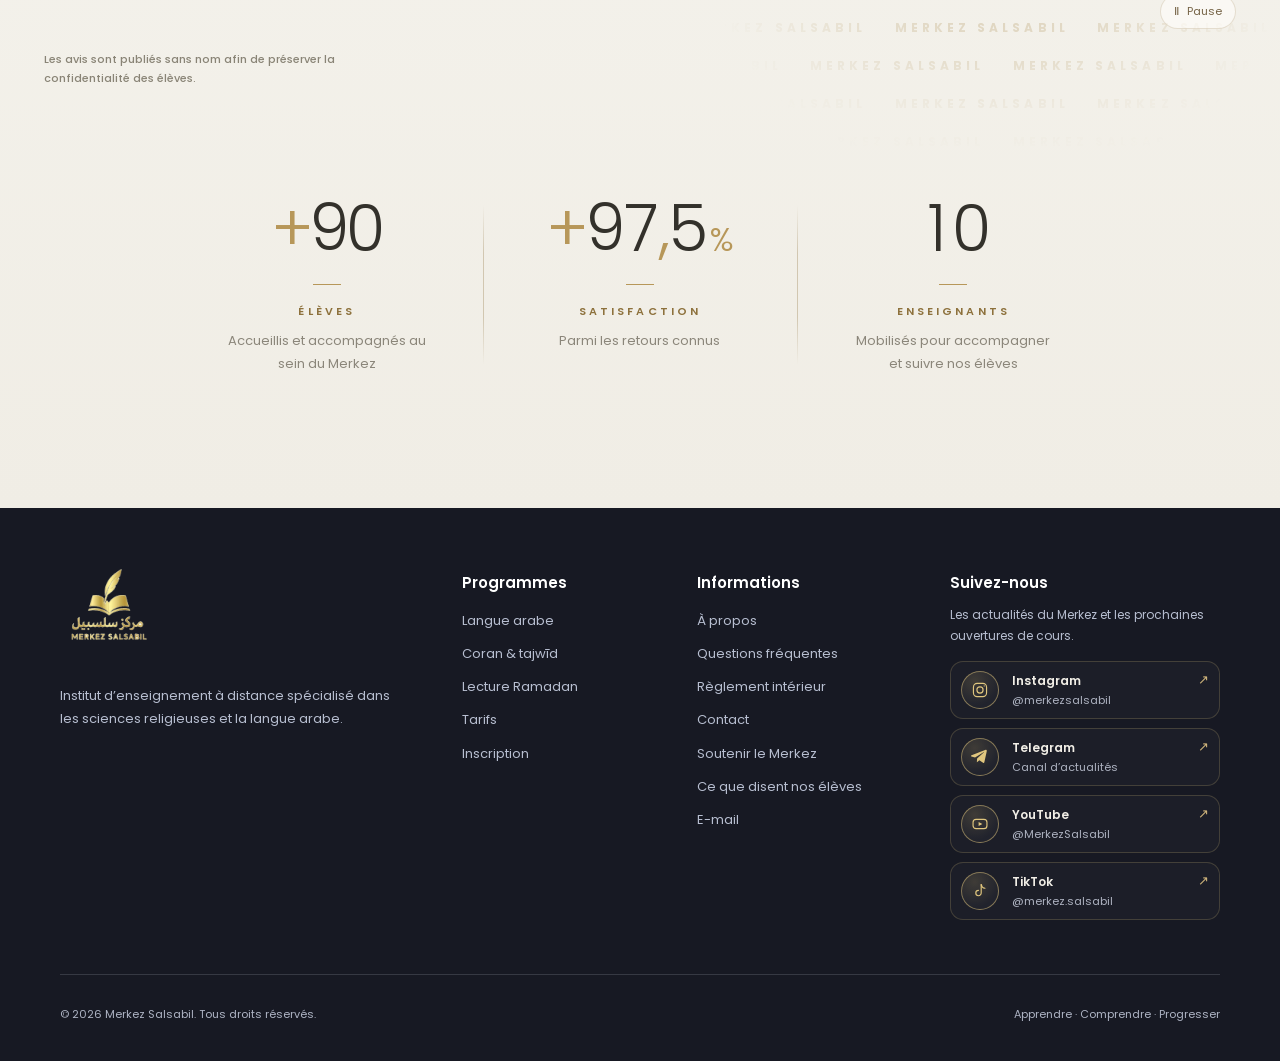
==== commit 37e7811f: "Tarifs simplifiés, page Programmes retirée, FAQ étoffée - Tarifs : message d'annonce retiré, grille " ====
--- a/index.html
+++ b/index.html
@@ -41,7 +41,6 @@
             <button class="nav-group-toggle" type="button" aria-expanded="false" aria-controls="nav-cours">Cours <i aria-hidden="true"></i></button>
             <div class="nav-group-menu" id="nav-cours">
               <a href="enseignements.html#enseignements">Enseignements</a>
-              <a href="programmes.html#affiches">Programmes</a>
               <a href="tarifs.html#tarifs">Tarifs</a>
             </div>
           </div>
@@ -275,7 +274,6 @@
         <h2>Programmes</h2>
         <a href="enseignements.html#enseignements">Langue arabe</a>
         <a href="enseignements.html#enseignements">Coran &amp; tajwīd</a>
-        <a href="programmes.html#affiches">Cours femmes &amp; hommes</a>
         <a href="lecture-ramadan.html#lecture-ramadan">Lecture Ramadan</a>
         <a href="tarifs.html#tarifs">Tarifs</a>
         <a href="inscription.html#inscription">Inscription</a>
--- a/styles.css
+++ b/styles.css
@@ -1803,3 +1803,14 @@
   .program-section-head { flex-wrap: wrap; gap: 6px 12px; }
 }
 .program-chip[hidden] { display: none; }
+
+/* Page Tarifs : la grille d’abord, puis la réduction fratrie et l’invocation */
+.pricing-layout-grid-first { grid-template-columns: minmax(280px, .78fr) minmax(0, 1fr); align-items: center; }
+.pricing-layout-grid-first .pricing-sibling { margin-top: 0; padding-top: 0; border-top: 0; }
+@media (max-width: 1000px) { .pricing-layout-grid-first { grid-template-columns: minmax(250px, .8fr) minmax(0, 1fr); } }
+@media (max-width: 760px) { .pricing-layout-grid-first { grid-template-columns: minmax(0, 1fr); } }
+.intensive-quote p + p { margin-top: 8px; }
+
+/* Mots affichés selon la disposition (grille à côté sur grand écran, en dessous sur petit) */
+.only-narrow { display: none; }
+@media (max-width: 760px) { .only-wide { display: none; } .only-narrow { display: inline; } }
